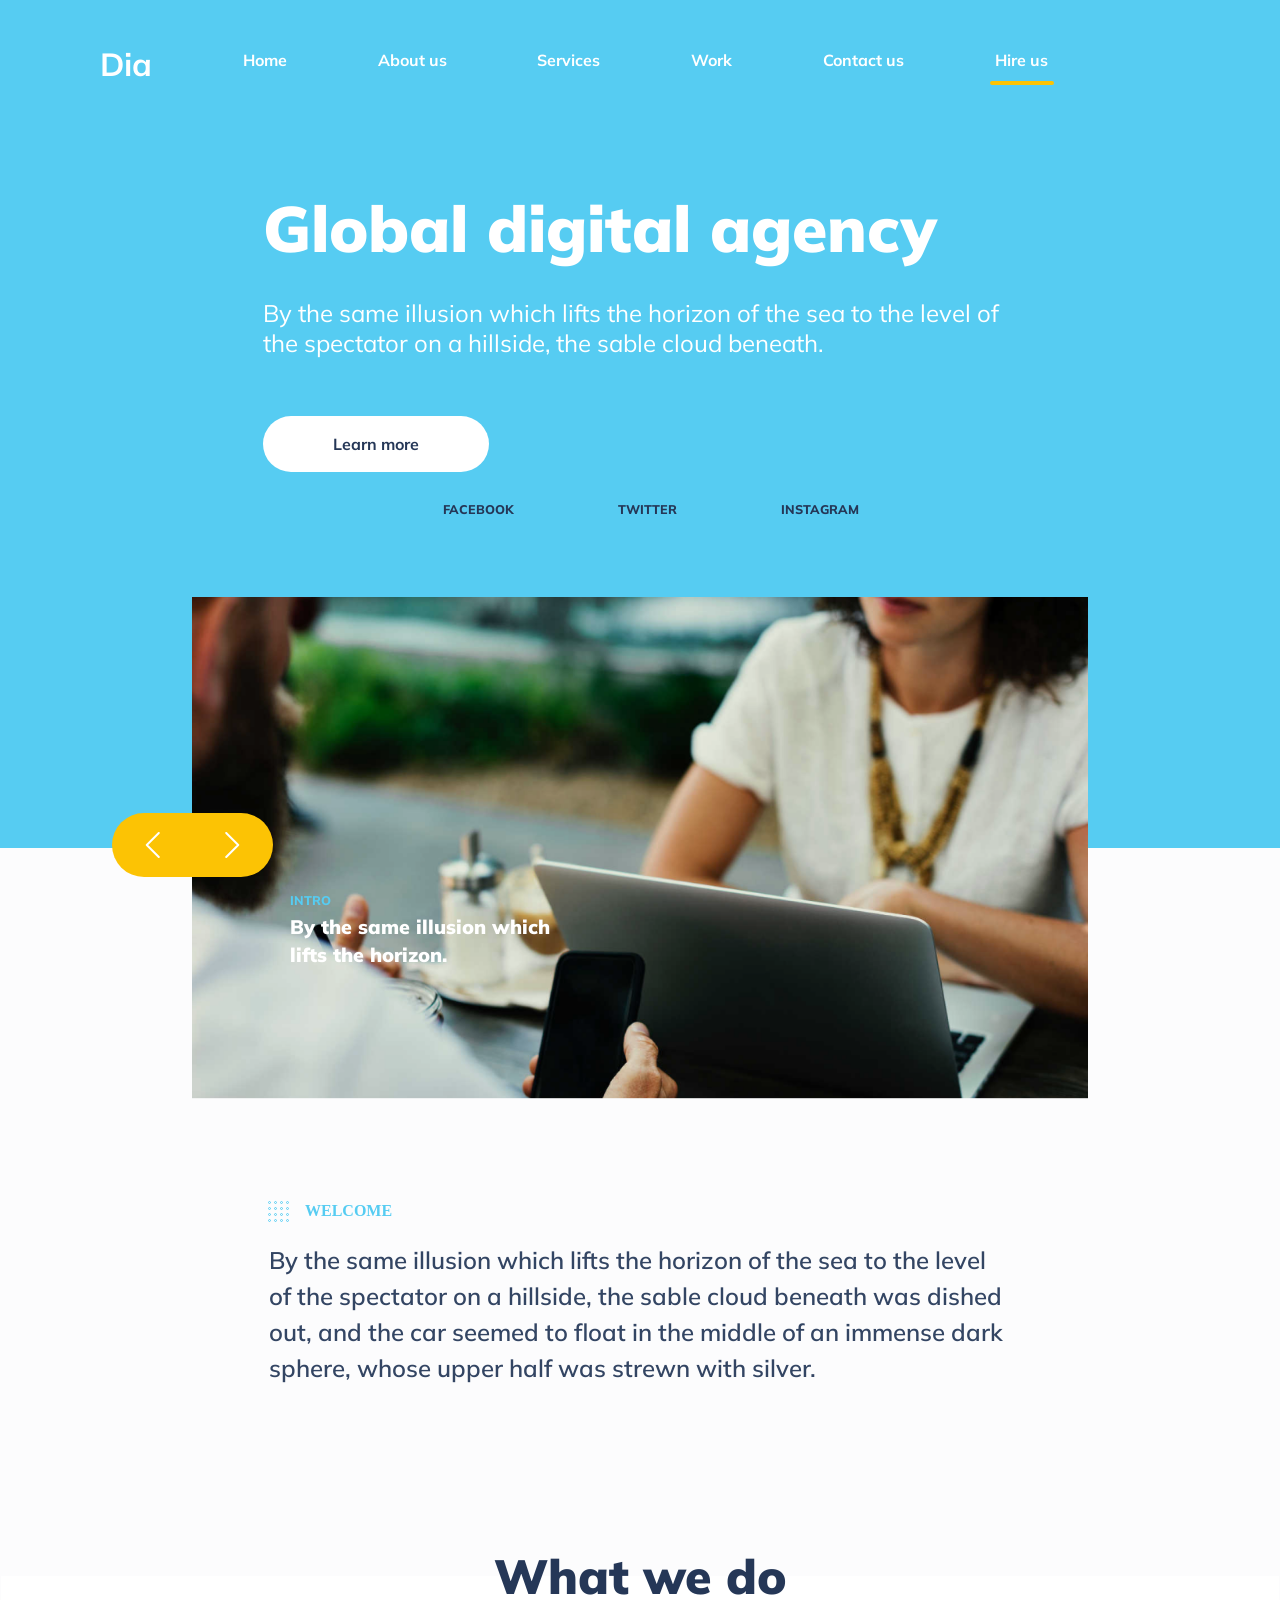
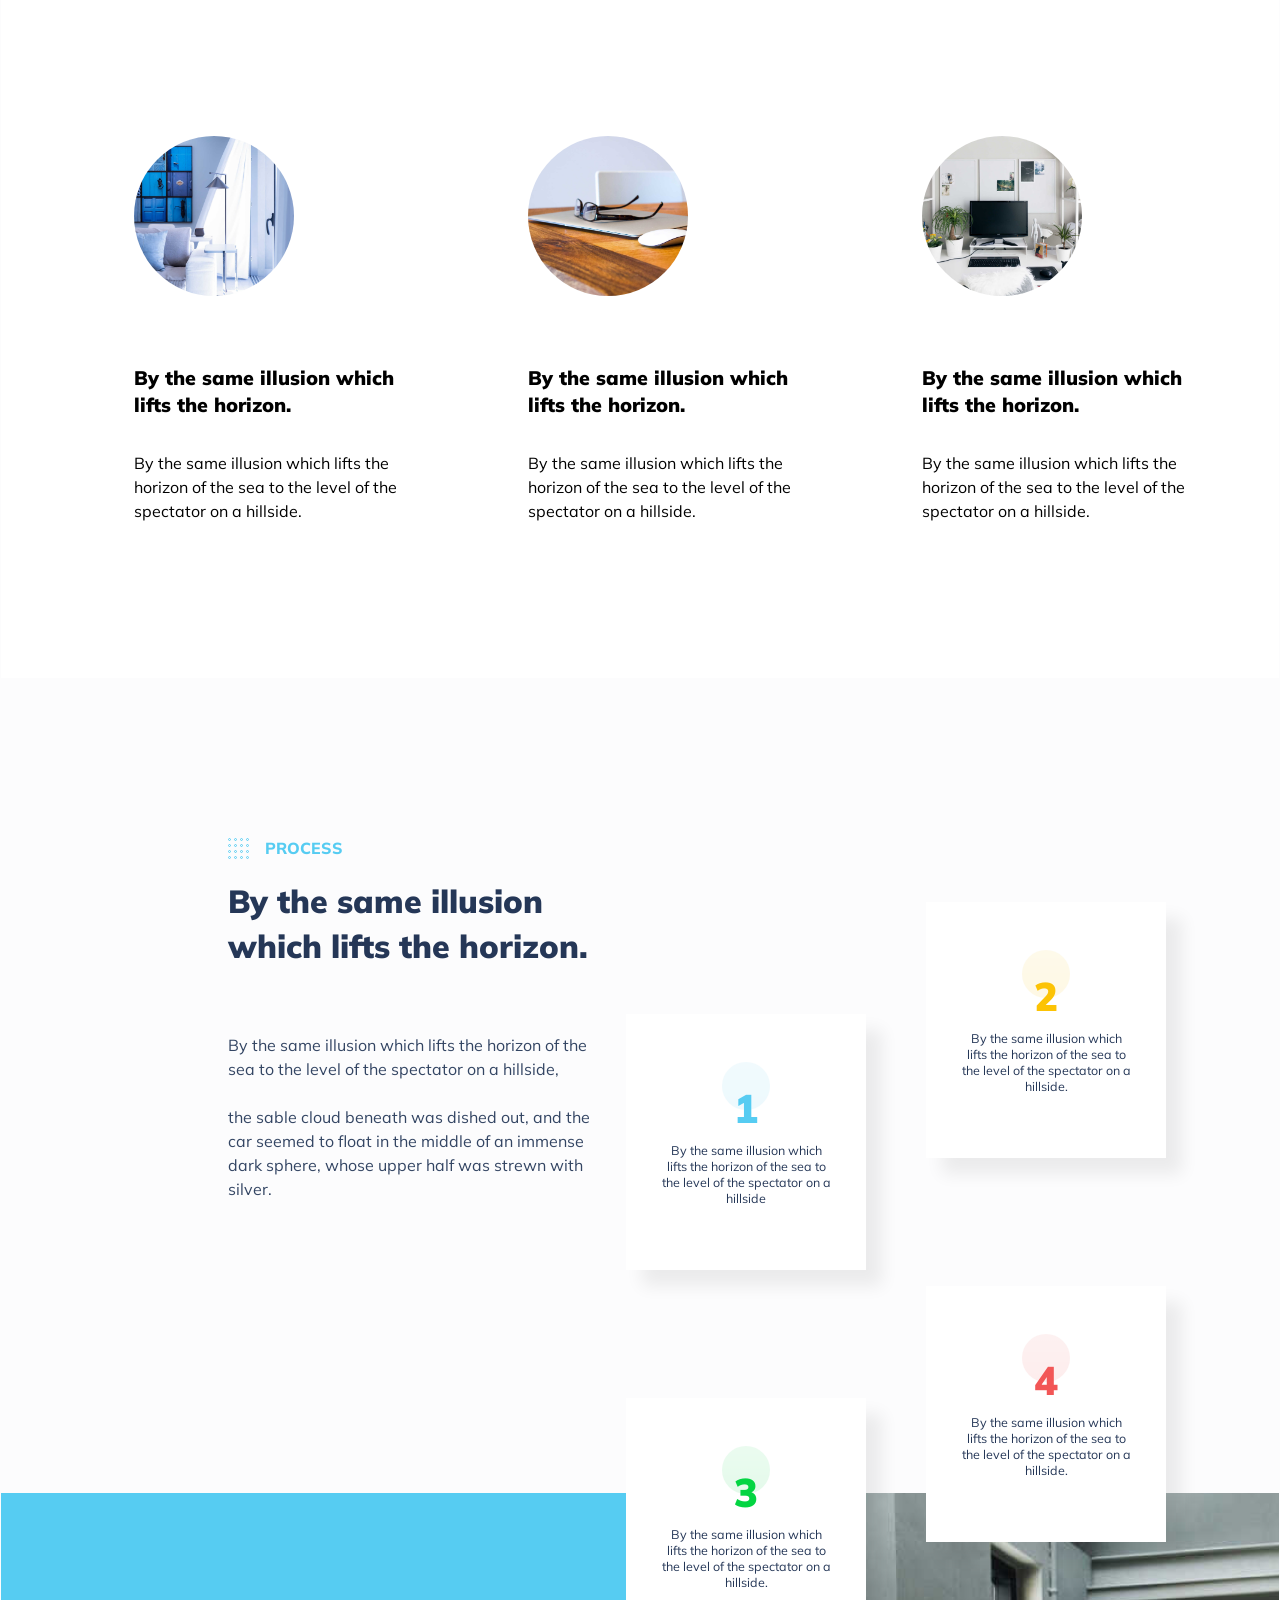
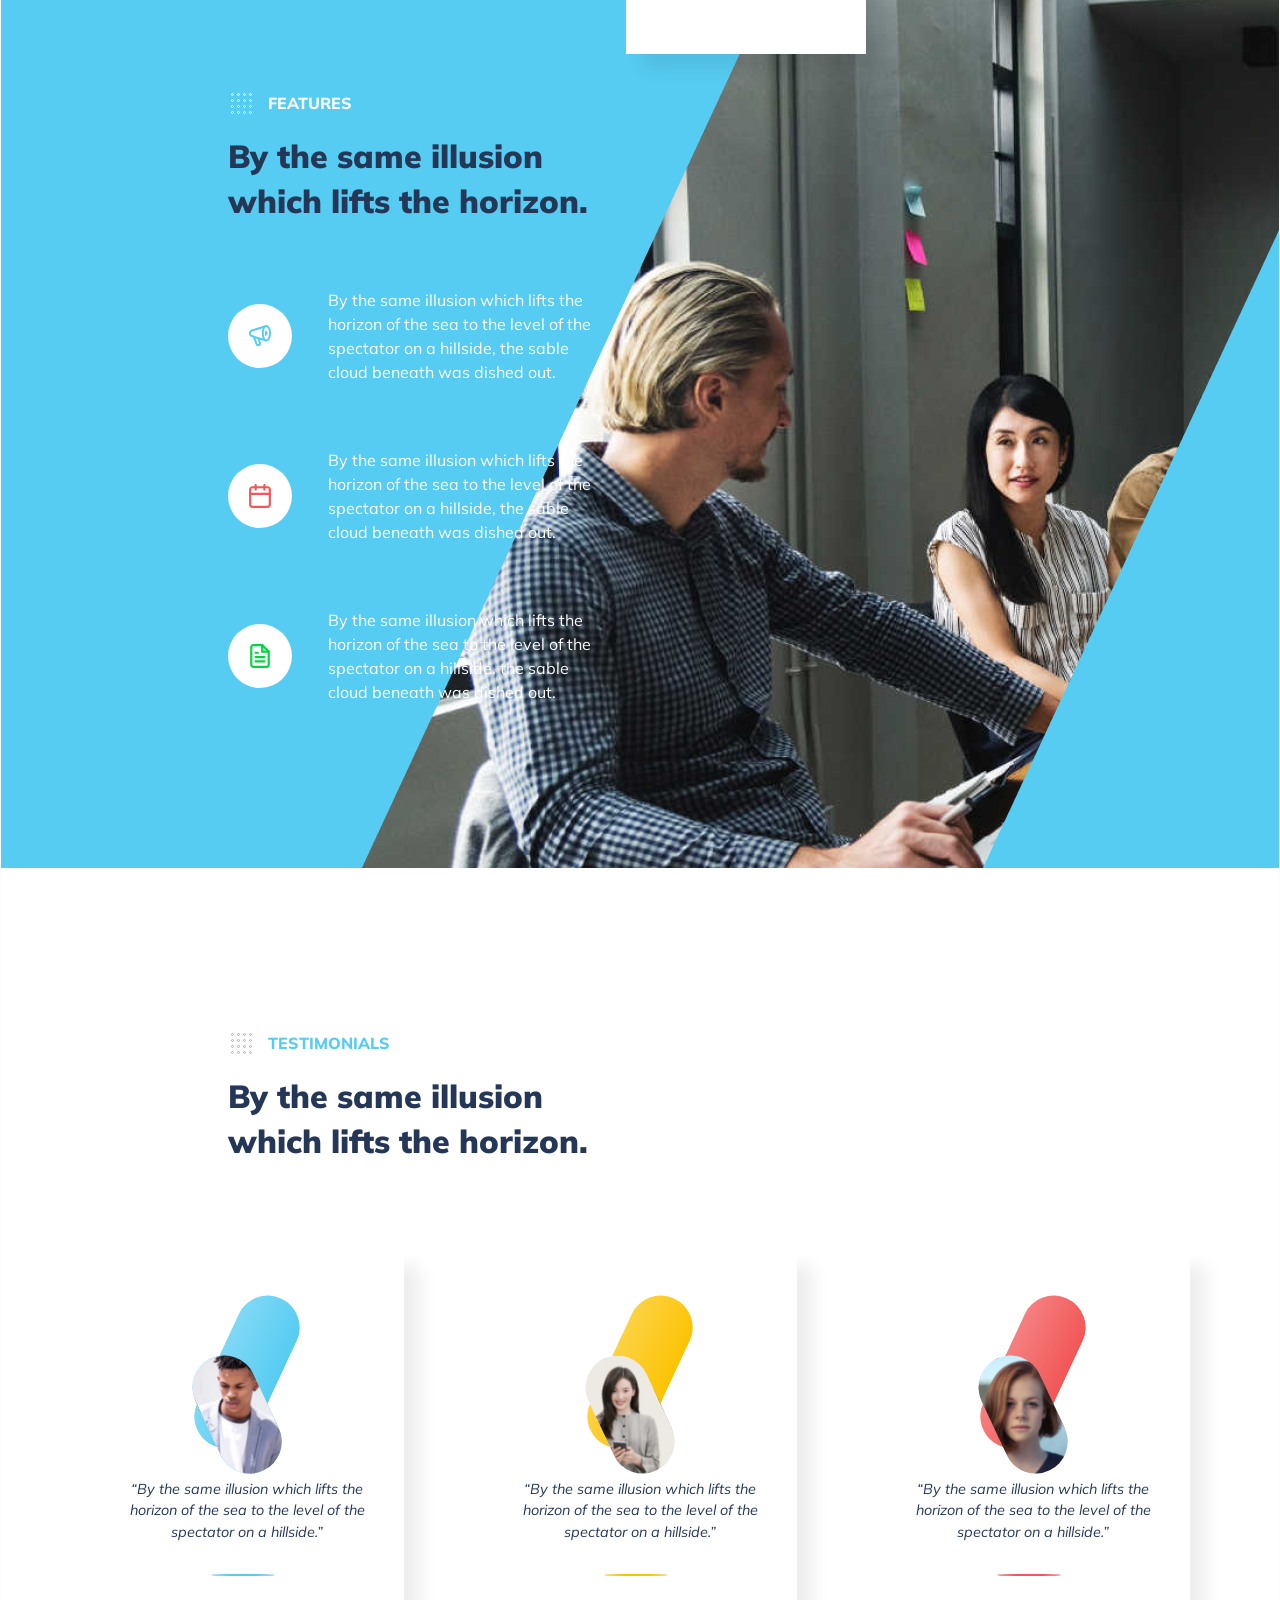
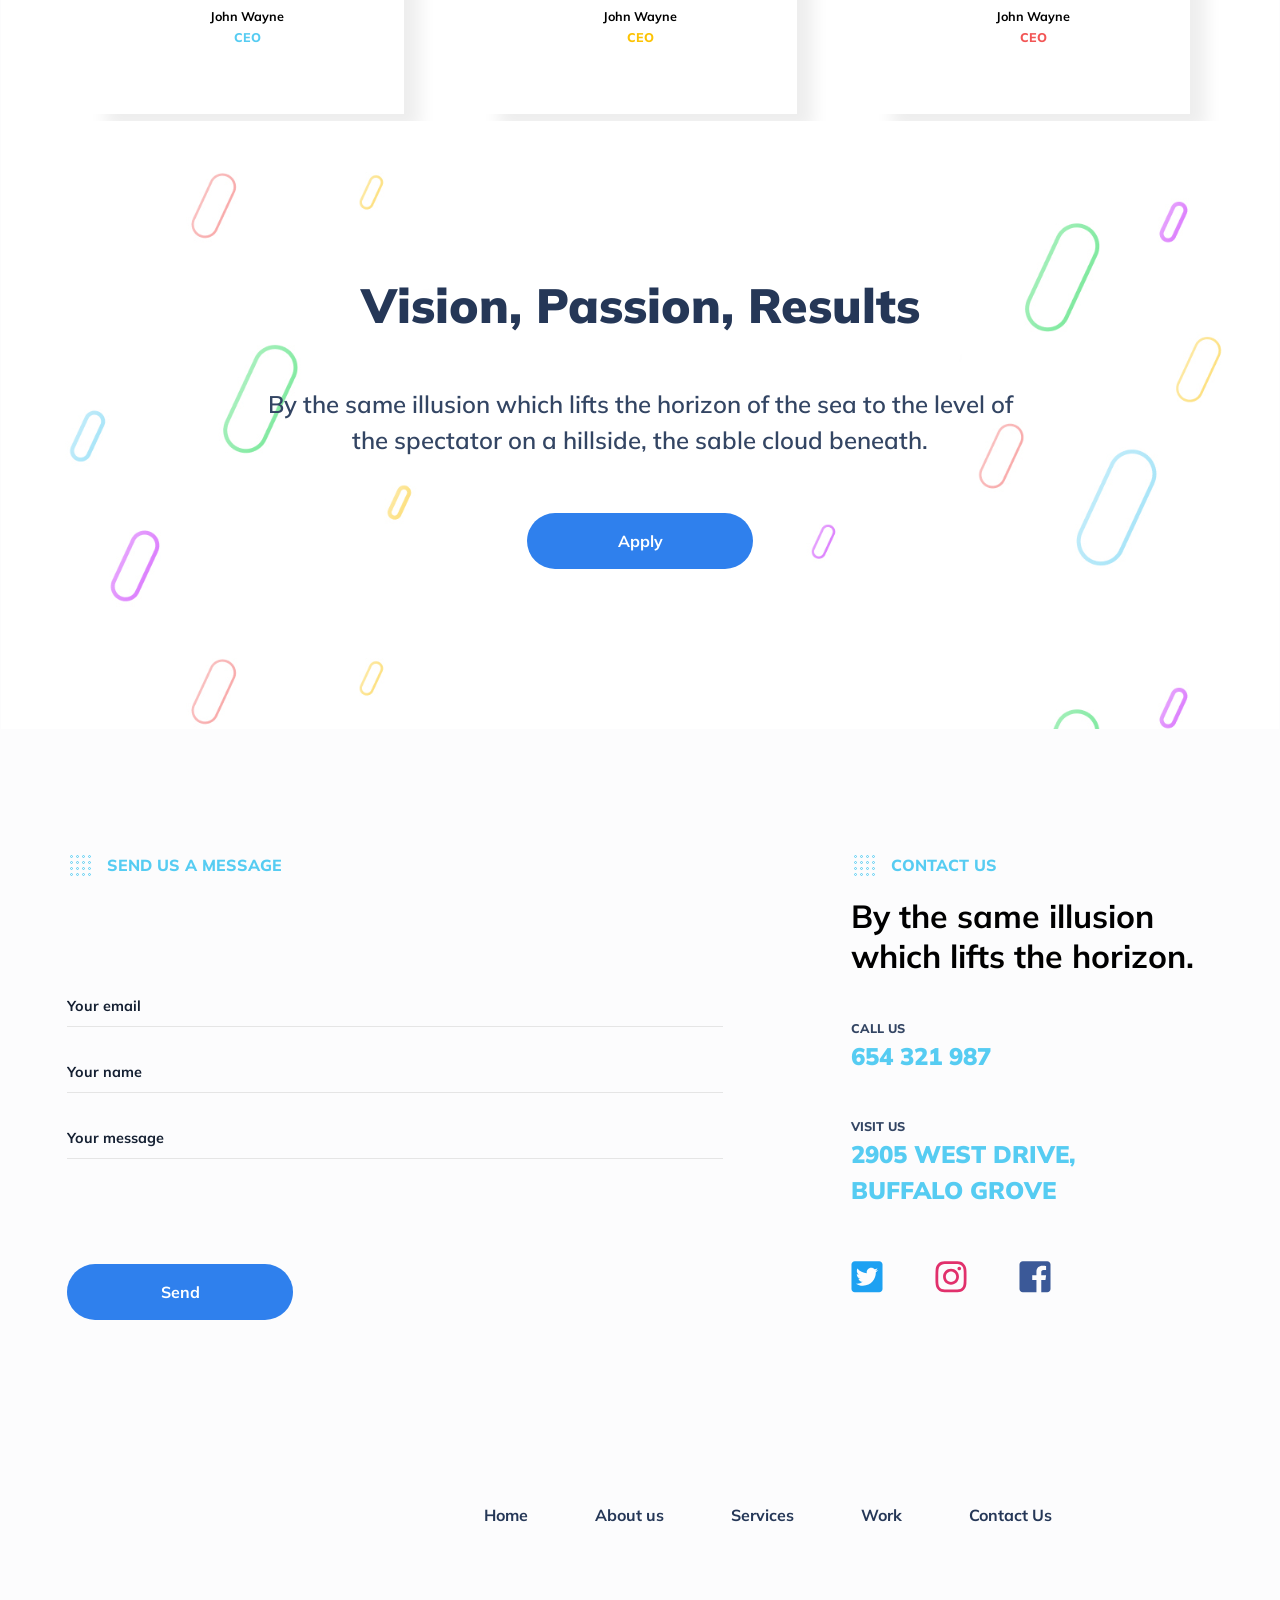
==== index.html @ 99182148 "'Fixes'" ====
<!DOCTYPE html>
<html lang="en">
<head>
  <meta charset="UTF-8">
  <title>Dia</title>
  <link rel="stylesheet" href="css/styles.css">
  <link href="https://fonts.googleapis.com/css?family=Muli:300,300i,400,400i,600,700,800,900&display=swap" rel="stylesheet">
</head>
<body>
<header class="header">
  <div class="header__block1"></div>
  <div class="header__block2"></div>
  <nav class="header__nav">
    <ul class="header__nav_list">
      <li class="header__nav_menu"><a href="#" class="header__nav__link">Dia</a></li>
      <li class="header__nav_menu"><a href="#" class="header__nav__link">Home</a></li>
      <li class="header__nav_menu"><a href="#" class="header__nav__link">About us</a></li>
      <li class="header__nav_menu"><a href="#" class="header__nav__link">Services</a></li>
      <li class="header__nav_menu"><a href="#" class="header__nav__link">Work</a></li>
      <li class="header__nav_menu"><a href="#" class="header__nav__link">Contact us</a></li>
      <li class="header__nav_menu"><a href="#" class="header__nav__link_active">Hire us</a></li>
    </ul>
  </nav>
  <div class="global__bigConteiner">
    <p class="global">Global digital agency</p>
    <p class="global__text">By the same illusion which lifts the horizon of the sea to the level of<br>
      the spectator on a hillside, the sable cloud beneath.</p>
    <button class="global__btn" type="submit">Learn more</button>
  </div>
  <div class="global__conteiner">
    <img src="im/title.png" class="global__conteiner__image">
    <p class="global__conteiner__text"><span class="global__conteiner__text__item">INtro</span><br> By the same illusion which<br> lifts the horizon.</p>
    <button type="submit" class="global__switch_2 global__switch"></button>
    <button type="submit" class="global__switch_1 global__switch"></button>
  </div>

  <div class="global__network">
    <label><a href="https://www.facebook.com" class="global__network_item">Facebook</a></label>
    <label><a href="https://twitter.com" class="global__network_item">Twitter</a></label>
    <label><a href="https://www.instagram.com" class="global__network_item">Instagram</a></label>
  </div>
</header>
<main class="main">
  <div class="intro">
    <p class="intro__welcome">Welcome</p>
    <p class="intro__text">By the same illusion which lifts the horizon of the sea to the level<br>
      of the spectator on a hillside, the sable cloud beneath was dished<br>
      out, and the car seemed to float in the middle of an immense dark<br>
      sphere, whose upper half was strewn with silver.</p>
  </div>
  <!--services-->
  <div class="services">
    <h1 class="services__heading">What we do </h1>
    <div class="services__cards">
      <div class="services__card">
        <img src="im/kitchen.jpg" class="services__card__room">
        <p class="services__card__upText">By the same illusion which<br> lifts the horizon.</p>
        <p class="services__card__lowText">By the same illusion which lifts the<br>
          horizon of the sea to the level of the<br>
          spectator on a hillside.</p>
      </div>
      <div class="services__card">
        <img src="im/glass.jpg" class="services__card__room">
        <p class="services__card__upText">By the same illusion which<br> lifts the horizon.</p>
        <p class="services__card__lowText">By the same illusion which lifts the<br>
          horizon of the sea to the level of the<br>
          spectator on a hillside.</p>
      </div>
      <div class="services__card">
        <img src="im/room.jpg" class="services__card__room">
        <p class="services__card__upText">By the same illusion which<br> lifts the horizon.</p>
        <p class="services__card__lowText">By the same illusion which lifts the<br>
          horizon of the sea to the level of the<br>
          spectator on a hillside.</p>
      </div>
    </div>
  </div>
  <!--steps-->
  <div class="steps">
    <div class="steps__conteiner">
      <p class="steps__welcome">Process</p>
      <h1 class="steps__heading">By the same illusion<br> which lifts the horizon.</h1>
      <div class="steps__text">
        <p>By the same illusion which lifts the horizon of the<br>
          sea to the level of the spectator on a hillside,<br><br>
          the sable cloud beneath was dished out, and the<br>
          car seemed to float in the middle of an immense<br>
          dark sphere, whose upper half was strewn with<br>
          silver.
        </p>
      </div>
    </div>
    <div class="conteiners-with-numbers conteiners-with-numbers__1">
      <div class="conteiners-with-numbers__circle_1 conteiners-with-numbers__circle"></div>
      <div class="conteiners-with-numbers__number_1 conteiners-with-numbers__number">1</div>
      <p class="conteiners-with-numbers__text"> By the same illusion which<br>
        lifts the horizon of the sea to<br>
        the level of the spectator on a<br>
        hillside</p>
    </div>
    <div class="conteiners-with-numbers conteiners-with-numbers__2">
      <div class="conteiners-with-numbers__circle_2 conteiners-with-numbers__circle"></div>
      <div class="conteiners-with-numbers__number_2 conteiners-with-numbers__number">2</div>
      <p class="conteiners-with-numbers__text">By the same illusion which<br>
        lifts the horizon of the sea to<br>
        the level of the spectator on a<br> hillside.</p>
    </div>
    <div class="conteiners-with-numbers conteiners-with-numbers__3">
      <div class="conteiners-with-numbers__circle_3 conteiners-with-numbers__circle"></div>
      <div class="conteiners-with-numbers__number_3 conteiners-with-numbers__number">3</div>
      <p class="conteiners-with-numbers__text">By the same illusion which<br>
        lifts the horizon of the sea to<br>
        the level of the spectator on a<br> hillside.</p>
    </div>
    <div class="conteiners-with-numbers conteiners-with-numbers__4">
      <div class="conteiners-with-numbers__circle_4 conteiners-with-numbers__circle"></div>
      <div class="conteiners-with-numbers__number_4 conteiners-with-numbers__number">4</div>
      <p class="conteiners-with-numbers__text">By the same illusion which<br>
        lifts the horizon of the sea to<br>
        the level of the spectator on a<br> hillside.</p>
    </div>
  </div>
  <!--clients-->
  <div class="clients">
    <div class="clients__conteiner">
      <p class="clients__welcome">Features</p>
      <h1 class="clients__heading">By the same illusion<br> which lifts the horizon.</h1>
      <div class="clients__text">
        <div  class="clients__img_1 clients__img"></div>
        <p class="clients__text_1">By the same illusion which lifts the<br>
          horizon of the sea to the level of the<br>
          spectator on a hillside, the sable<br>
          cloud beneath was dished out.</p>
      </div>
      <div class="clients__text">
        <div  class="clients__img_2 clients__img"></div>
        <p class="clients__text_2">By the same illusion which lifts the<br>
          horizon of the sea to the level of the<br>
          spectator on a hillside, the sable<br>
          cloud beneath was dished out.</p>
      </div>
      <div class="clients__text">
        <div class="clients__img_3 clients__img"></div>
        <p class="clients__text_3">By the same illusion which lifts the<br>
          horizon of the sea to the level of the<br>
          spectator on a hillside, the sable<br>
          cloud beneath was dished out.</p>
      </div>
    </div>
    <div>
      <div class="clients__photo">      </div>
    </div>
  </div>
  <!--Testimonials-->
  <div class="testimonials">
    <div>
      <div class="testimonials__welcome__conteiner">
        <p class="testimonials__welcome">Testimonials</p>
        <h1 class="testimonials__heading">By the same illusion<br> which lifts the horizon.</h1>
      </div>
      <div class="testimonials__text"></div>
      <div class="testimonials__cards">
        <div class="testimonials__card">
          <div class="testimonials__capsule testimonials__capsule_1"></div>
          <img src="im/testemonials1.svg" class="testimonials__photo testimonials__photo_1" alt="John Wayne">
          <p class="testimonials__text">“By the same illusion which lifts the<br>
                                        horizon of the sea to the level of the<br>
                                        spectator on a hillside.”</p>
          <div class="testimonials__line testimonials__line_1"></div>
          <p class="testimonials__name">John Wayne</p>
          <p class="testimonials__position testimonials__position_1">CEO</p>
        </div>
        <div class="testimonials__card">
          <div class="testimonials__capsule testimonials__capsule_2"></div>
          <img src="im/testemonials2.svg" class="testimonials__photo testimonials__photo_2" alt="John Wayne">
          <p class="testimonials__text">“By the same illusion which lifts the<br>
            horizon of the sea to the level of the<br>
            spectator on a hillside.”</p>
          <div class="testimonials__line testimonials__line_2"></div>
          <p class="testimonials__name">John Wayne</p>
          <p class="testimonials__position testimonials__position_2">CEO</p>
        </div>
        <div class="testimonials__card">
          <div class="testimonials__capsule testimonials__capsule_3"></div>
          <img src="im/testemonials3.svg" class="testimonials__photo testimonials__photo_3" alt="John Wayne">
          <p class="testimonials__text">“By the same illusion which lifts the<br>
            horizon of the sea to the level of the<br>
            spectator on a hillside.”</p>
          <div class="testimonials__line testimonials__line_3"></div>
          <p class="testimonials__name">John Wayne</p>
          <p class="testimonials__position testimonials__position_3">CEO</p>
        </div>
      </div>
    </div>
  </div>
  <!--CTA -->
  <div class="vision">
    <h1 class="vision__heading">Vision, Passion, Results</h1>
    <p class="vision__text">By the same illusion which lifts the horizon of the sea to the level of<br>
      the spectator on a hillside, the sable cloud beneath.</p>
    <button class="vision__button" type="submit">Apply</button>
  </div>
</main>
<footer class="footer">
  <div class="footer__conteiner">
    <div class="footer__left">
      <form action="GET" class="footer__form">
        <p class="footer__form_welcome">Send us a message</p>
        <label class="footer__form_label"><input class="footer__form_input" type="email" placeholder="Your email"> </input</label>
        <label class="footer__form_label"><input class="footer__form_input" type="text" placeholder="Your name"> </input</label>
        <label class="footer__form_label"><input class="footer__form_input" type="text" placeholder="Your message"> </input</label>
        <button class="footer__form_button" type="submit">Send</button>
      </form>
    </div>
    <div class="footer__right">
      <p class="footer__right_welcome">Contact us</p>
      <h1 class="footer__right_heading">By the same illusion<br>
        which lifts the horizon.</h1>
      <p class="footer__right_sText">Call us</p>
      <a href="tel:654 321 987" class="footer__right_phone">654 321 987</a>
      <p class="footer__right_sText">Visit us </p>
      <p class="footer__right_address">2905 West Drive,<br>
        Buffalo Grove</p>
      <a href="https://twitter.com"><img src="im/twitter.svg" class="footer__right_icons"></a>
      <a href="https://www.instagram.com"><img src="im/insta.svg" class="footer__right_icons"></a>
      <a href="https://www.facebook.com"><img src="im/face.svg" class="footer__right_icons"></a>
    </div>
  </div>
  <nav class="footer__nav">
    <ul>
      <li><a href="#" class="footer__nav_elements">Home</a></li>
      <li><a href="#" class="footer__nav_elements">About us</a></li>
      <li><a href="#" class="footer__nav_elements">Services</a></li>
      <li><a href="#" class="footer__nav_elements">Work</a></li>
      <li><a href="#" class="footer__nav_elements">Contact Us</a></li>
    </ul>
  </nav>
</footer>
</body>
</html>
---- css/styles.css ----
@font-face {
  font-family: "Muli", sans-serif;
  font-size: 16px; }
body, ul, li, a, p, button, h1, input {
  margin: 0;
  padding: 0;
  text-decoration: none;
  list-style: none;
  display: inline;
  border: none; }

a {
  color: white; }

.header {
  display: flex;
  flex-direction: row;
  position: relative;
  font-family: "Muli", sans-serif;
  max-width: 1600px;
  min-height: 1170px;
  box-sizing: border-box;
  background-color: #fcfcfd;
  z-index: 1; }
  .header__block1 {
    width: 1029px;
    height: 848px;
    background-color: #56CCF2;
    position: relative;
    margin: 0;
    z-index: 1;
    display: inline-block;
    transition: 1s; }
  .header__block2 {
    height: 600px;
    width: 1107px;
    transform: rotate(-65.1deg);
    background-color: #56CCF2;
    position: absolute;
    margin-left: 540px;
    z-index: 1; }
  .header__nav {
    height: 36px;
    z-index: 2;
    box-sizing: border-box;
    font-weight: Bold;
    max-width: 948px;
    top: 48px;
    position: absolute;
    display: flex;
    flex-direction: column;
    justify-content: center;
    margin-left: 227px; }
    .header__nav__link {
      color: white;
      text-decoration: none; }
      .header__nav__link_active::after {
        content: "";
        border-radius: 32px;
        background-color: #FCC304;
        height: 4px;
        position: absolute;
        bottom: 0;
        left: -5px;
        right: 0;
        width: 64px;
        color: #FFFFFF; }
    .header__nav_list {
      margin: 0;
      list-style: none;
      display: flex;
      padding: 0;
      justify-content: space-between; }
    .header__nav_menu {
      color: #FFFFFF;
      margin: 0 31px;
      z-index: 3;
      white-space: nowrap;
      line-height: 1.5;
      display: inline-block; }
      .header__nav_menu:nth-child(1) {
        margin: 0 80px 0 0;
        font-weight: Bold;
        font-size: 32px;
        line-height: 1; }
      .header__nav_menu:last-child {
        margin-left: 135px;
        position: relative; }

.global {
  font-weight: 900;
  font-size: 64px;
  line-height: 1.5;
  max-width: 754px;
  position: absolute;
  top: 160px;
  left: 325px;
  z-index: 3;
  color: #FFFFFF;
  padding: 0;
  text-align: left;
  box-sizing: border-box; }
  .global__conteiner {
    position: absolute;
    max-width: 1146px;
    top: 528px;
    left: 15%;
    text-align: left;
    height: auto;
    transition: 1s; }
    .global__conteiner__image {
      z-index: 3;
      position: relative;
      width: 1140px;
      height: 640px;
      object-fit: contain; }
    .global__conteiner__text {
      font-weight: 900;
      font-size: 19.6px;
      line-height: 1.4;
      color: #FFFFFF;
      position: absolute;
      z-index: 4;
      text-align: left;
      bottom: 86px;
      left: 98px;
      margin-top: 4px; }
      .global__conteiner__text__item {
        color: #56CCF2;
        font-weight: 800;
        font-size: 12.6px;
        line-height: 2;
        text-align: left;
        text-transform: uppercase; }
  .global__text {
    z-index: 3;
    width: 754px;
    position: absolute;
    font-size: 24px;
    font-family: inherit;
    color: #FFFFFF;
    top: 280px;
    left: 325px;
    text-align: left;
    box-sizing: border-box; }
  .global__btn {
    width: 226px;
    height: 56px;
    background-color: #FFFFFF;
    border-radius: 64px;
    color: #253757;
    font-weight: bold;
    font-family: inherit;
    z-index: 3;
    position: absolute;
    top: 392px;
    left: 325px;
    font-size: 16px;
    cursor: pointer; }
  .global__switch {
    z-index: 6;
    position: absolute;
    width: 81px;
    height: 64px;
    background-color: #FCC304;
    border-radius: 0 50px 50px 0;
    background-image: url("../im/line.svg");
    background-repeat: no-repeat;
    background-position: center;
    cursor: pointer;
    left: 0;
    top: 287px; }
    .global__switch_2 {
      transform: rotate(180deg);
      left: -80px; }
  .global__network {
    font-weight: 800;
    font-size: 12.6px;
    line-height: 1.5;
    position: relative;
    width: 416px;
    box-sizing: border-box;
    display: flex;
    justify-content: space-between;
    transform: rotate(90deg);
    z-index: 5;
    text-transform: uppercase;
    align-items: center;
    top: 280px;
    left: 200px;
    transition: 1s; }
    .global__network_item {
      color: #253757; }

@media screen and (max-width: 1500px) {
  .header {
    text-align: center; }
    .header__block2 {
      display: none; }
    .header__block1 {
      width: 100%;
      position: absolute;
      z-index: 0; }
    .header__nav {
      width: calc(100% - 200px);
      justify-content: space-evenly;
      margin-left: 100px; }
      .header__nav_menu {
        margin: 0;
        padding-bottom: 5px; }
        .header__nav_menu:nth-child(1) {
          margin: 0; }
        .header__nav_menu:last-child {
          margin: 0; }

  .global {
    position: relative;
    display: block;
    margin: 0 0 0 0;
    left: 0;
    right: 0;
    top: 0;
    width: 742px; }
    .global__bigConteiner {
      position: relative;
      margin-top: 160px;
      max-width: 80%;
      box-sizing: content-box;
      padding: 20px;
      margin-left: calc(50% - 794px/2);
      text-align: left;
      height: 300px; }
    .global__text {
      position: relative;
      display: block;
      left: 0;
      top: 0;
      margin-top: 22px; }
    .global__btn {
      left: 0;
      right: 0;
      top: 58px;
      position: relative; }
    .global__conteiner {
      width: 70%;
      left: 0;
      right: 0;
      margin: 0 auto;
      height: 640px; }
      .global__conteiner__text {
        bottom: 200px; }
      .global__conteiner__image {
        z-index: 3;
        position: relative;
        width: 100%;
        height: 640px;
        object-fit: contain; }
    .global__switch {
      position: absolute;
      right: 50px;
      bottom: 0;
      top: 285px;
      left: 0; }
      .global__switch_2 {
        left: -80px; }
    .global__network {
      position: absolute;
      transform: rotate(0);
      display: flex;
      width: 416px;
      z-index: 1;
      justify-content: space-between;
      margin-left: calc(50% - 794px/2);
      top: 500px; } }
@media screen and (max-width: 900px) {
  .header__block1 {
    height: 1600px; }
  .header__nav {
    top: 120px; }
    .header__nav_list {
      flex-direction: column;
      align-items: center; }
    .header__nav_menu {
      margin-top: 10px; }

  .global {
    width: 100%;
    font-size: 45px; }
    .global__bigConteiner {
      position: relative;
      margin-top: 260px;
      margin-left: 10px;
      text-align: center; }
    .global__text {
      margin-top: 22px;
      width: 100%;
      font-size: 18px; }
    .global__conteiner {
      top: 600px;
      margin: 0 auto;
      height: 640px; }
      .global__conteiner__text {
        bottom: 160px; }
    .global__switch {
      position: absolute;
      right: 0;
      bottom: 0;
      margin-left: 150px;
      top: 110px; }
      .global__switch_2 {
        left: -80px; }
    .global__network {
      display: flex;
      flex-direction: row;
      width: 300px;
      left: 170px;
      top: 650px;
      box-sizing: border-box;
      padding: 20px; }
      .global__network_item {
        margin-top: 20px; } }
.main {
  max-width: 1600px;
  font-family: inherit;
  background-color: #fcfcfd;
  position: relative;
  z-index: 1;
  padding: 1px;
  min-height: 4400px; }

.intro {
  max-width: 742px;
  margin: 0 auto 160px;
  background-color: #fcfcfd;
  box-sizing: content-box;
  padding: 30px; }
  .intro__welcome {
    font-weight: 800;
    font-size: 16px;
    line-height: 1.5;
    display: block;
    color: #56CCF2;
    text-transform: uppercase;
    margin-left: 36px;
    margin-bottom: 19px; }
    .intro__welcome::before {
      content: "";
      background-image: url("../im/Vector.svg");
      height: 21px;
      width: 21px;
      color: #56CCF2;
      display: block;
      margin-left: -37px;
      margin-bottom: -23px; }
  .intro__text {
    font-weight: 600;
    font-size: 24px;
    line-height: 1.5;
    color: #334563;
    font-family: "Muli", sans-serif; }

.services {
  max-width: 1600px;
  font-family: "Muli", sans-serif;
  height: auto;
  text-align: center;
  position: relative;
  background-color: #FFFFFF;
  z-index: 0; }
  .services__heading {
    color: #253757;
    width: 100%;
    text-align: center;
    font-weight: 900;
    font-size: 48px;
    line-height: 1;
    margin: -24px auto 0;
    display: block;
    position: absolute; }
  .services__card {
    width: 264px;
    height: 382px;
    box-sizing: border-box;
    margin: 160px 20px;
    transition: 1s; }
    .services__card__room {
      border-radius: 50%;
      object-fit: cover;
      width: 160px;
      height: 160px; }
    .services__card__upText {
      font-weight: 900;
      font-size: 19.6px;
      line-height: 1.4;
      display: block;
      margin: 64px 0 32px; }
    .services__card__lowText {
      font-weight: normal;
      font-size: 16px;
      line-height: 1.5;
      display: block; }
  .services__cards {
    display: grid;
    grid-template-columns: repeat(3, 264px);
    grid-gap: 130px;
    justify-content: center;
    text-align: left;
    transition: 1s; }

@media screen and (max-width: 1110px) {
  .services__heading {
    font-size: 42px; }
  .services__cards {
    display: grid;
    grid-template-columns: repeat(2, 264px);
    justify-content: center; }
  .services__card {
    margin: 0 30px; }
    .services__card:first-child, .services__card:nth-child(2) {
      margin-top: 70px; } }
@media screen and (max-width: 710px) {
  .services__heading {
    font-size: 36px; }
  .services__cards {
    display: grid;
    grid-template-columns: 264px;
    justify-content: center; }
  .services__card {
    margin: 0 30px; }
    .services__card:nth-child(2) {
      margin-top: 30px; } }
.conteiners-with-numbers {
  width: 240px;
  height: 256px;
  background-color: #FFFFFF;
  padding-top: 48px;
  box-sizing: border-box;
  position: absolute;
  display: block;
  z-index: 2;
  transition: 1s; }
  .conteiners-with-numbers__1 {
    left: 776px;
    top: 176px;
    box-shadow: 16px 16px 16px rgba(0, 0, 0, 0.07); }
    .conteiners-with-numbers__1:hover {
      transform: scale(1.3);
      background-color: #56CCF2; }
  .conteiners-with-numbers__2 {
    left: 1074px;
    top: 64px;
    box-shadow: 16px 16px 16px rgba(0, 0, 0, 0.07); }
    .conteiners-with-numbers__2:hover {
      transform: scale(1.3);
      background-color: #FCC304; }
  .conteiners-with-numbers__3 {
    top: 560px;
    left: 776px;
    box-shadow: 16px 16px 16px rgba(0, 0, 0, 0.07); }
    .conteiners-with-numbers__3:hover {
      transform: scale(1.3);
      background-color: #03D542; }
  .conteiners-with-numbers__4 {
    left: 1074px;
    top: 448px;
    box-shadow: 16px 16px 16px rgba(0, 0, 0, 0.07); }
    .conteiners-with-numbers__4:hover {
      transform: scale(1.3);
      background-color: #F25656; }
  .conteiners-with-numbers__circle {
    width: 48px;
    height: 48px;
    border-radius: 50%;
    position: relative;
    display: block;
    z-index: 2;
    opacity: 0.1;
    margin: 0 auto;
    background: linear-gradient(180deg, rgba(255, 255, 255, 0.25) 0%, rgba(255, 255, 255, 0) 100%); }
    .conteiners-with-numbers__circle_1 {
      background-color: #56CCF2; }
    .conteiners-with-numbers__circle_2 {
      background-color: #FCC304; }
    .conteiners-with-numbers__circle_3 {
      background-color: #03D542; }
    .conteiners-with-numbers__circle_4 {
      background-color: #F25656; }
  .conteiners-with-numbers__number {
    text-transform: uppercase;
    font-weight: 900;
    font-size: 40px;
    line-height: 1.5;
    position: relative;
    margin: -32px 108px 0;
    background: linear-gradient(180deg, rgba(255, 255, 255, 0.25) 0%, rgba(255, 255, 255, 0) 100%); }
    .conteiners-with-numbers__number_1 {
      color: #56CCF2; }
    .conteiners-with-numbers__number_2 {
      color: #FCC304; }
    .conteiners-with-numbers__number_3 {
      color: #03D542; }
    .conteiners-with-numbers__number_4 {
      color: #F25656; }
  .conteiners-with-numbers__text {
    color: #253757;
    text-align: center;
    margin: 4px auto;
    display: block;
    font-weight: normal;
    font-size: 12.5px; }

@media screen and (max-width: 1450px) {
  .conteiners-with-numbers {
    display: inline-block;
    z-index: 4; }
    .conteiners-with-numbers__1 {
      left: 625px; }
    .conteiners-with-numbers__2 {
      left: 925px; }
    .conteiners-with-numbers__3 {
      left: 625px; }
    .conteiners-with-numbers__4 {
      left: 925px; } }
@media screen and (max-width: 1100px) {
  .conteiners-with-numbers__2 {
    left: 300px;
    top: 400px; }
  .conteiners-with-numbers__4 {
    left: 300px;
    top: 750px; } }
@media screen and (max-width: 900px) {
  .conteiners-with-numbers {
    position: relative;
    text-align: center; }
    .conteiners-with-numbers__1, .conteiners-with-numbers__2, .conteiners-with-numbers__3, .conteiners-with-numbers__4 {
      left: 0;
      top: 0;
      margin: 20px; } }
.clients {
  background-color: #56CCF2;
  font-family: "Muli", sans-serif;
  max-width: 1600px;
  height: 775px;
  position: relative;
  top: -245px;
  padding-top: 200px; }
  .clients__conteiner {
    position: relative;
    z-index: 3;
    margin-left: 227px; }
  .clients__welcome {
    font-weight: 800;
    font-size: 16px;
    line-height: 1.5;
    display: block;
    color: #FFFFFF;
    text-transform: uppercase;
    top: 200px;
    margin: 0 0 19px 40px; }
    .clients__welcome::before {
      content: "";
      background-image: url("../im/Vector1.svg");
      height: 21px;
      width: 21px;
      color: #FFFFFF;
      display: block;
      margin-left: -37px;
      margin-bottom: -23px; }
  .clients__heading {
    color: #253757;
    width: 100%;
    font-weight: 900;
    font-size: 32px;
    line-height: 1.4;
    display: block; }
  .clients__text {
    font-family: "Muli", sans-serif;
    color: #FFFFFF;
    margin-top: 64px;
    font-weight: normal;
    font-size: 16px;
    line-height: 1.5;
    position: relative; }
    .clients__text:last-child {
      margin-bottom: 160px; }
    .clients__text_1, .clients__text_2, .clients__text_3 {
      display: inline-block;
      position: relative;
      margin-left: 32px; }
  .clients__img {
    width: 64px;
    height: 64px;
    border-radius: 50%;
    background-color: #FFFFFF;
    background-repeat: no-repeat;
    background-position: center;
    background-size: 24px 24px;
    display: inline-block;
    position: relative;
    bottom: 10px; }
    .clients__img_1 {
      background-image: url("../im/client-img1.svg"); }
    .clients__img_2 {
      background-image: url("../im/client-img2.svg"); }
    .clients__img_3 {
      background-image: url("../im/client-img3.svg"); }
  .clients__photo {
    width: 1100px;
    height: 975px;
    position: absolute;
    bottom: 0;
    right: -52px;
    background-image: url("../im/clients.png"); }

@media screen and (max-width: 900px) {
  .clients__conteiner {
    padding: 20px;
    margin: 0 auto;
    max-width: 404px; } }
.testimonials {
  font-family: "Muli", sans-serif;
  max-width: 1600px;
  min-height: 688px;
  position: relative;
  background-color: #FFFFFF;
  top: -245px;
  padding-top: 165px; }
  .testimonials__welcome {
    font-weight: 800;
    font-size: 16px;
    line-height: 1.5;
    display: block;
    color: #56CCF2;
    text-transform: uppercase;
    margin: 0 0 19px 40px; }
    .testimonials__welcome::before {
      content: "";
      background-image: url("../im/Vector.svg");
      height: 21px;
      width: 21px;
      color: #56CCF2;
      display: block;
      margin-left: -37px;
      margin-bottom: -23px; }
    .testimonials__welcome__conteiner {
      max-width: 362px;
      margin-left: 227px;
      transition: 1s; }
  .testimonials__heading {
    color: #253757;
    width: 100%;
    font-weight: 900;
    font-size: 32px;
    line-height: 1.4;
    display: block; }
  .testimonials__cards {
    display: flex;
    flex-direction: row;
    justify-content: space-between;
    max-width: 1100px;
    margin: 86px auto; }
  .testimonials__card {
    width: 314px;
    height: 464px;
    background: #FFFFFF;
    box-shadow: 16px 16px 16px rgba(0, 0, 0, 0.07);
    padding-top: 90px;
    box-sizing: border-box;
    text-align: center;
    position: relative;
    transition: 1s; }
    .testimonials__card:hover {
      background-color: pink;
      cursor: pointer;
      transform: translateY(-50px); }
  .testimonials__capsule {
    width: 162px;
    height: 64px;
    border-radius: 500px;
    transform: rotate(-65deg);
    position: relative;
    left: 76px;
    background: linear-gradient(180deg, rgba(255, 255, 255, 0.25) 0%, rgba(255, 255, 255, 0) 100%); }
    .testimonials__capsule_1 {
      background-color: #56CCF2; }
    .testimonials__capsule_2 {
      background-color: #FCC304; }
    .testimonials__capsule_3 {
      background-color: #F25656; }
  .testimonials__photo {
    position: absolute;
    width: 90px;
    height: 139px;
    left: 102px;
    bottom: 230px; }
  .testimonials__text {
    font-style: italic;
    font-weight: normal;
    font-size: 14.4px;
    line-height: 150%;
    color: #253757;
    display: block;
    margin-top: 75px;
    text-align: center; }
  .testimonials__line {
    width: 64px;
    height: 2px;
    border-radius: 50%;
    display: block;
    position: relative;
    z-index: 2;
    margin: 31px 121px; }
    .testimonials__line_1 {
      background-color: #56CCF2; }
    .testimonials__line_2 {
      background-color: #FCC304; }
    .testimonials__line_3 {
      background-color: #F25656; }
  .testimonials__name {
    display: block;
    font-weight: bold;
    font-size: 12.6px;
    line-height: 1.5; }
  .testimonials__position {
    font-weight: 800;
    font-size: 12.6px;
    line-height: 1.5; }
    .testimonials__position_1 {
      color: #56CCF2; }
    .testimonials__position_2 {
      color: #FCC304; }
    .testimonials__position_3 {
      color: #F25656; }

@media screen and (max-width: 1100px) {
  .testimonials__cards {
    flex-wrap: wrap;
    align-items: center;
    justify-content: center; }
  .testimonials__card {
    margin: 20px; }
    .testimonials__card:hover {
      transform: translateY(0); } }
@media screen and (max-width: 900px) {
  .testimonials__welcome__conteiner {
    margin: 0 auto; }
  .testimonials__heading {
    font-size: 28px; } }
.vision {
  max-width: 1600px;
  height: 608px;
  font-family: "Muli", sans-serif;
  display: flex;
  flex-direction: column;
  justify-content: center;
  align-items: center;
  position: relative;
  top: -245px;
  background-image: url("../im/background.jpg");
  background-size: contain;
  object-fit: cover;
  background-color: #fcfcfd; }
  .vision__heading {
    font-weight: 900;
    font-size: 48px;
    line-height: 1;
    text-align: center;
    color: #253757;
    display: block; }
  .vision__text {
    font-weight: 600;
    font-size: 24px;
    line-height: 1.5;
    text-align: center;
    color: #334563;
    display: block;
    margin: 57px 0 55px; }
  .vision__button {
    width: 226px;
    height: 56px;
    background-color: #2F80ED;
    border-radius: 64px;
    color: #FFFFFF;
    font-weight: bold;
    line-height: 1.5;
    text-align: center;
    font-size: 16px;
    display: block;
    font-family: inherit;
    cursor: pointer; }

@media screen and (max-width: 900px) {
  .vision__heading {
    font-size: 38px;
    padding: 20px; }
  .vision__text {
    padding: 20px; } }
.footer {
  font-family: "Muli", sans-serif;
  background-color: #fcfcfd;
  max-width: 1600px;
  min-height: 668px; }
  .footer__conteiner {
    max-width: 1600px;
    display: flex;
    justify-content: center;
    position: relative;
    bottom: 120px; }
  .footer__form {
    position: relative;
    width: 656px;
    height: 508px;
    z-index: 2;
    margin-right: 64px; }
    .footer__form_welcome {
      font-weight: 800;
      font-size: 16px;
      line-height: 1.5;
      display: block;
      color: #56CCF2;
      text-transform: uppercase;
      margin: 0 0 108px 40px; }
      .footer__form_welcome::before {
        content: "";
        background-image: url("../im/Vector.svg");
        height: 21px;
        width: 21px;
        color: #56CCF2;
        display: block;
        margin-left: -37px;
        margin-bottom: -23px; }
    .footer__form_input {
      display: block;
      border-bottom: 1px solid #E5E5E5;
      width: 100%;
      height: 41px;
      margin: 24px auto;
      font-family: inherit;
      background-color: #fcfcfd; }
      .footer__form_input::placeholder {
        font-weight: bold;
        font-size: 14.4px;
        line-height: 1.5;
        color: #152032; }
    .footer__form_button {
      width: 226px;
      height: 56px;
      background-color: #2F80ED;
      border-radius: 64px;
      color: #FFFFFF;
      font-weight: bold;
      line-height: 1.5;
      text-align: center;
      font-size: 16px;
      display: block;
      font-family: inherit;
      cursor: pointer;
      margin-top: 105px; }
  .footer__right {
    width: 362px;
    height: 451px;
    box-sizing: border-box;
    z-index: 2;
    font-family: inherit;
    margin-left: 64px; }
    .footer__right_welcome {
      font-weight: 800;
      font-size: 16px;
      line-height: 1.5;
      display: block;
      color: #56CCF2;
      text-transform: uppercase;
      margin: 0 0 19px 40px; }
      .footer__right_welcome::before {
        content: "";
        background-image: url("../im/Vector.svg");
        height: 21px;
        width: 21px;
        color: #56CCF2;
        display: block;
        margin-left: -37px;
        margin-bottom: -23px; }
    .footer__right__heading {
      color: #253757;
      width: 100%;
      margin-left: 227px;
      font-weight: 900;
      font-size: 32px;
      line-height: 1.4;
      display: block; }
    .footer__right_sText {
      font-weight: 800;
      font-size: 12.6px;
      line-height: 1.5;
      display: block;
      text-transform: uppercase;
      color: #334563;
      position: relative;
      margin-top: 43px; }
    .footer__right_phone, .footer__right_address {
      font-weight: 900;
      font-size: 24px;
      line-height: 1.5;
      text-transform: uppercase;
      color: #56CCF2;
      z-index: 2;
      display: block; }
    .footer__right_icons {
      width: 32px;
      height: 32px;
      margin: 53px 48px 0 0; }
  .footer__nav {
    font-family: "Muli", sans-serif;
    display: flex;
    justify-content: flex-end;
    z-index: 2;
    margin-right: 228px; }
    .footer__nav_elements {
      display: inline-block;
      font-weight: bold;
      font-size: 16px;
      line-height: 1.5;
      color: #253757;
      margin-left: 63px;
      margin-top: 20px; }

@media screen and (max-width: 1200px) {
  .footer__conteiner {
    flex-direction: column;
    align-items: center; }
  .footer__form {
    padding: 20px;
    width: 675px; } }
@media screen and (max-width: 800px) {
  .footer__form {
    padding: 20px;
    width: 100%; } }
.steps {
  max-width: 1600px;
  height: 900px;
  font-family: "Muli", sans-serif;
  position: relative;
  background-color: #fcfcfd; }
  .steps__conteiner {
    margin: 0 auto;
    margin-left: 227px;
    position: relative; }
  .steps__welcome {
    font-weight: 800;
    font-size: 16px;
    line-height: 1.5;
    display: block;
    color: #56CCF2;
    text-transform: uppercase;
    margin: 160px 0 19px 37px; }
    .steps__welcome::before {
      content: "";
      background-image: url("../im/Vector.svg");
      height: 21px;
      width: 21px;
      color: #56CCF2;
      display: block;
      margin-left: -37px;
      margin-bottom: -23px; }
  .steps__heading {
    color: #253757;
    width: 100%;
    font-weight: 900;
    font-size: 32px;
    line-height: 1.4;
    display: block; }
  .steps__text {
    font-family: "Muli", sans-serif;
    color: #334563;
    margin-top: 64px;
    font-weight: normal;
    font-size: 16px;
    line-height: 1.5; }

@media screen and (max-width: 1100px) {
  .steps {
    height: 1100px; } }
@media screen and (max-width: 900px) {
  .steps {
    text-align: center;
    height: 1220px; }
    .steps__conteiner {
      text-align: left;
      padding: 20px;
      margin: 0 auto;
      max-width: 404px; } }
@media screen and (max-width: 585px) {
  .steps {
    height: 1800px; } }

/*# sourceMappingURL=styles.css.map */
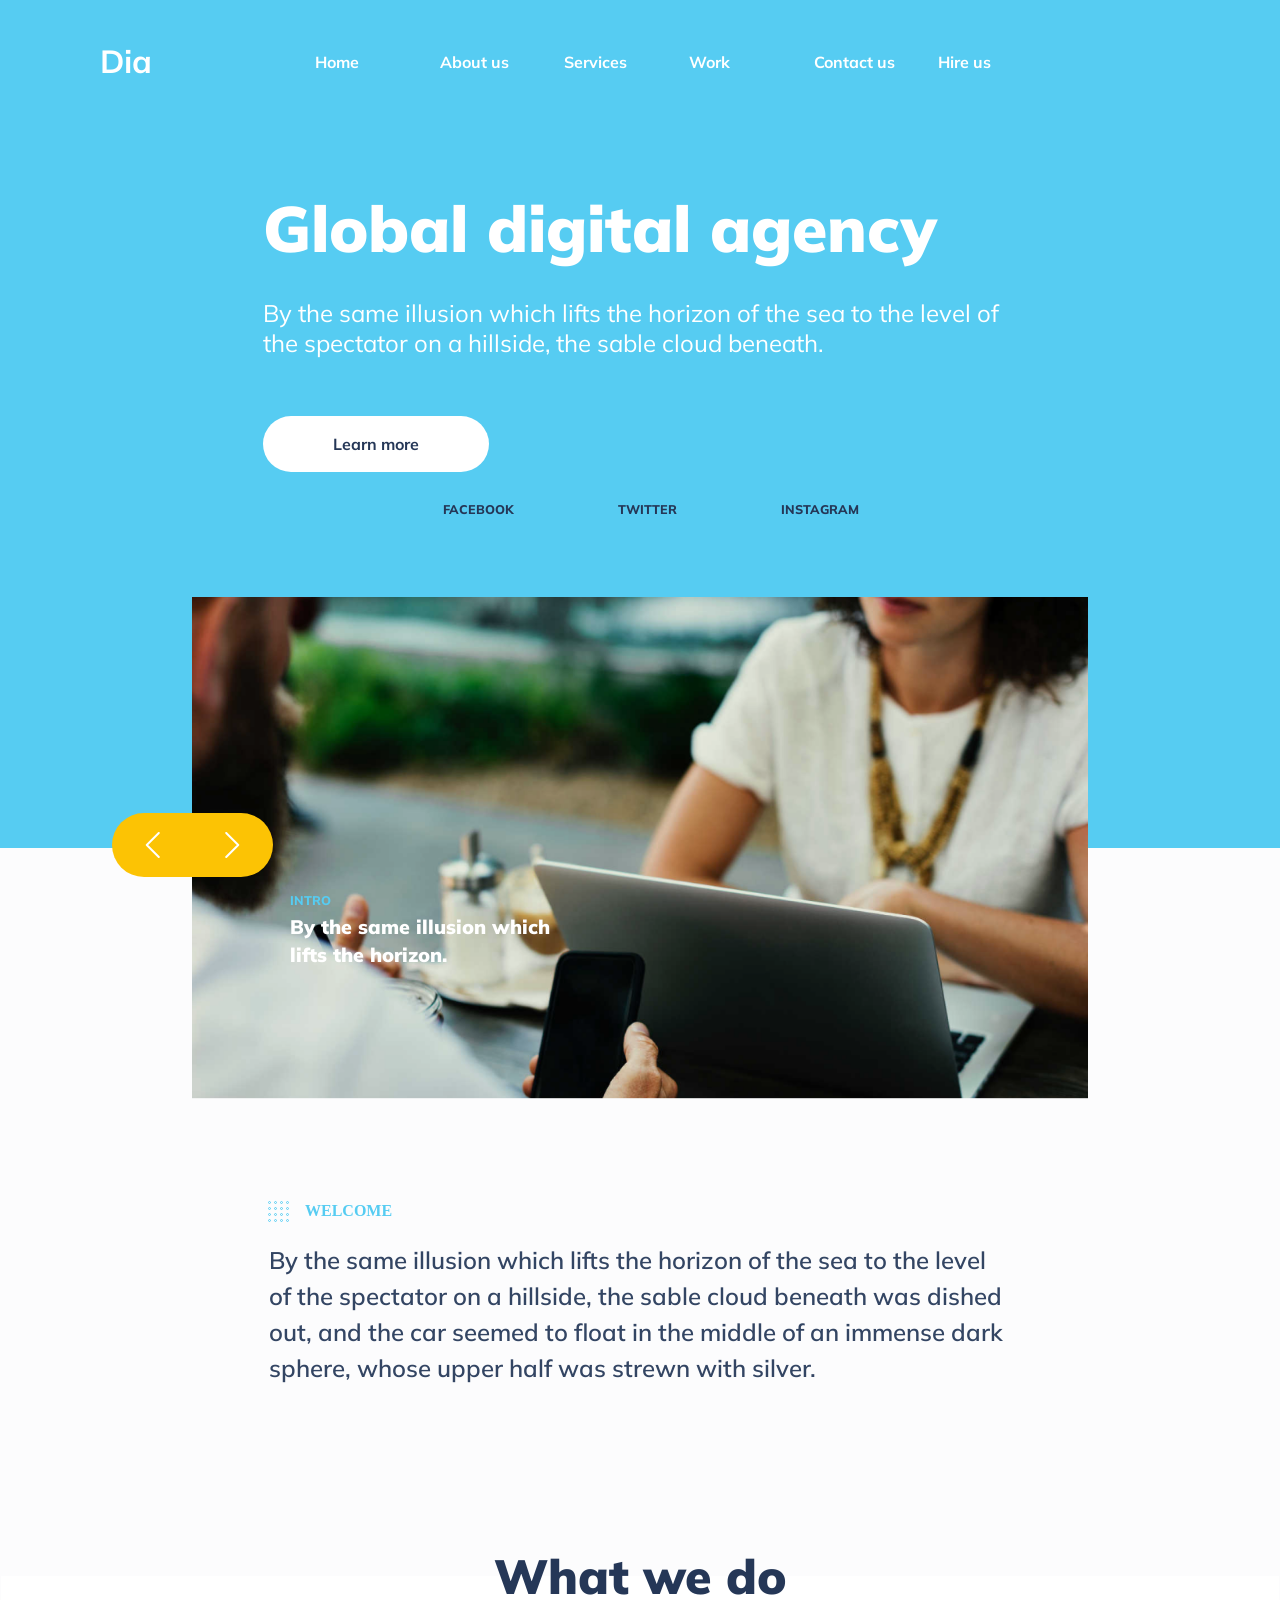
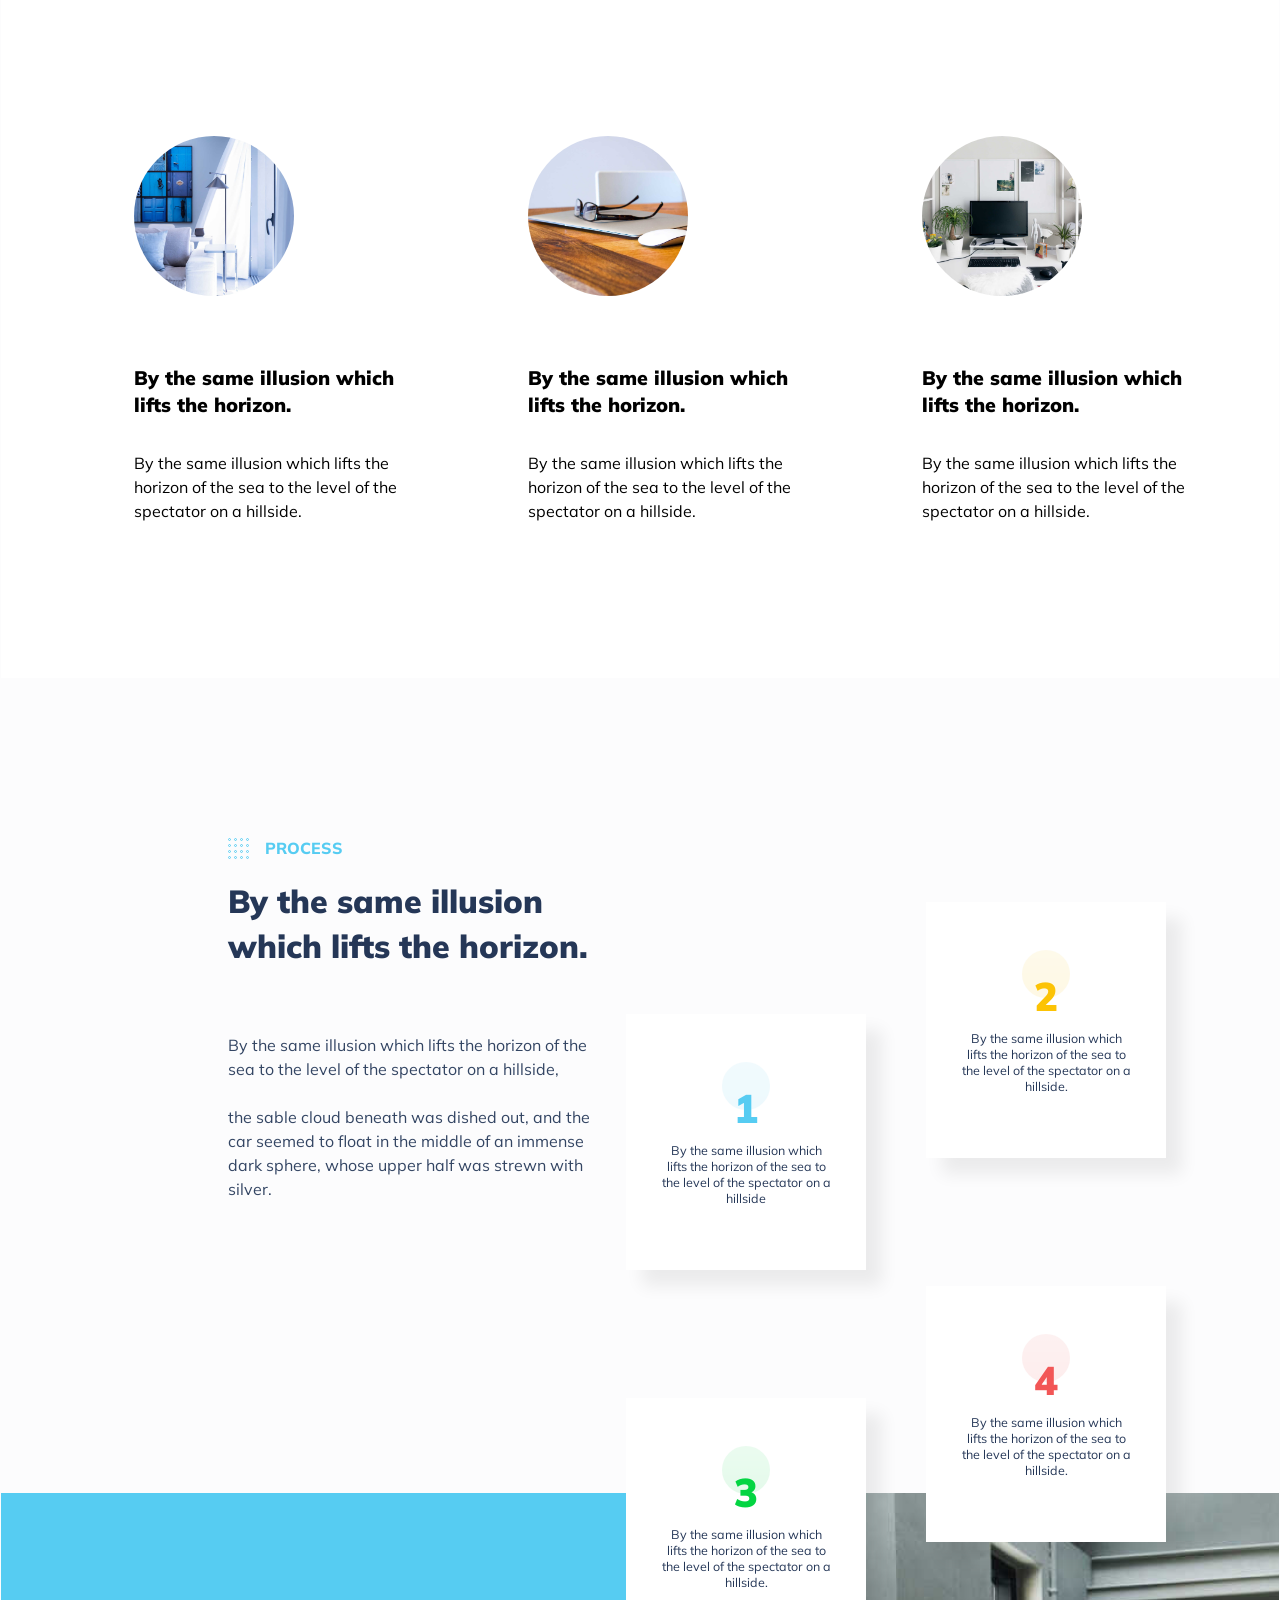
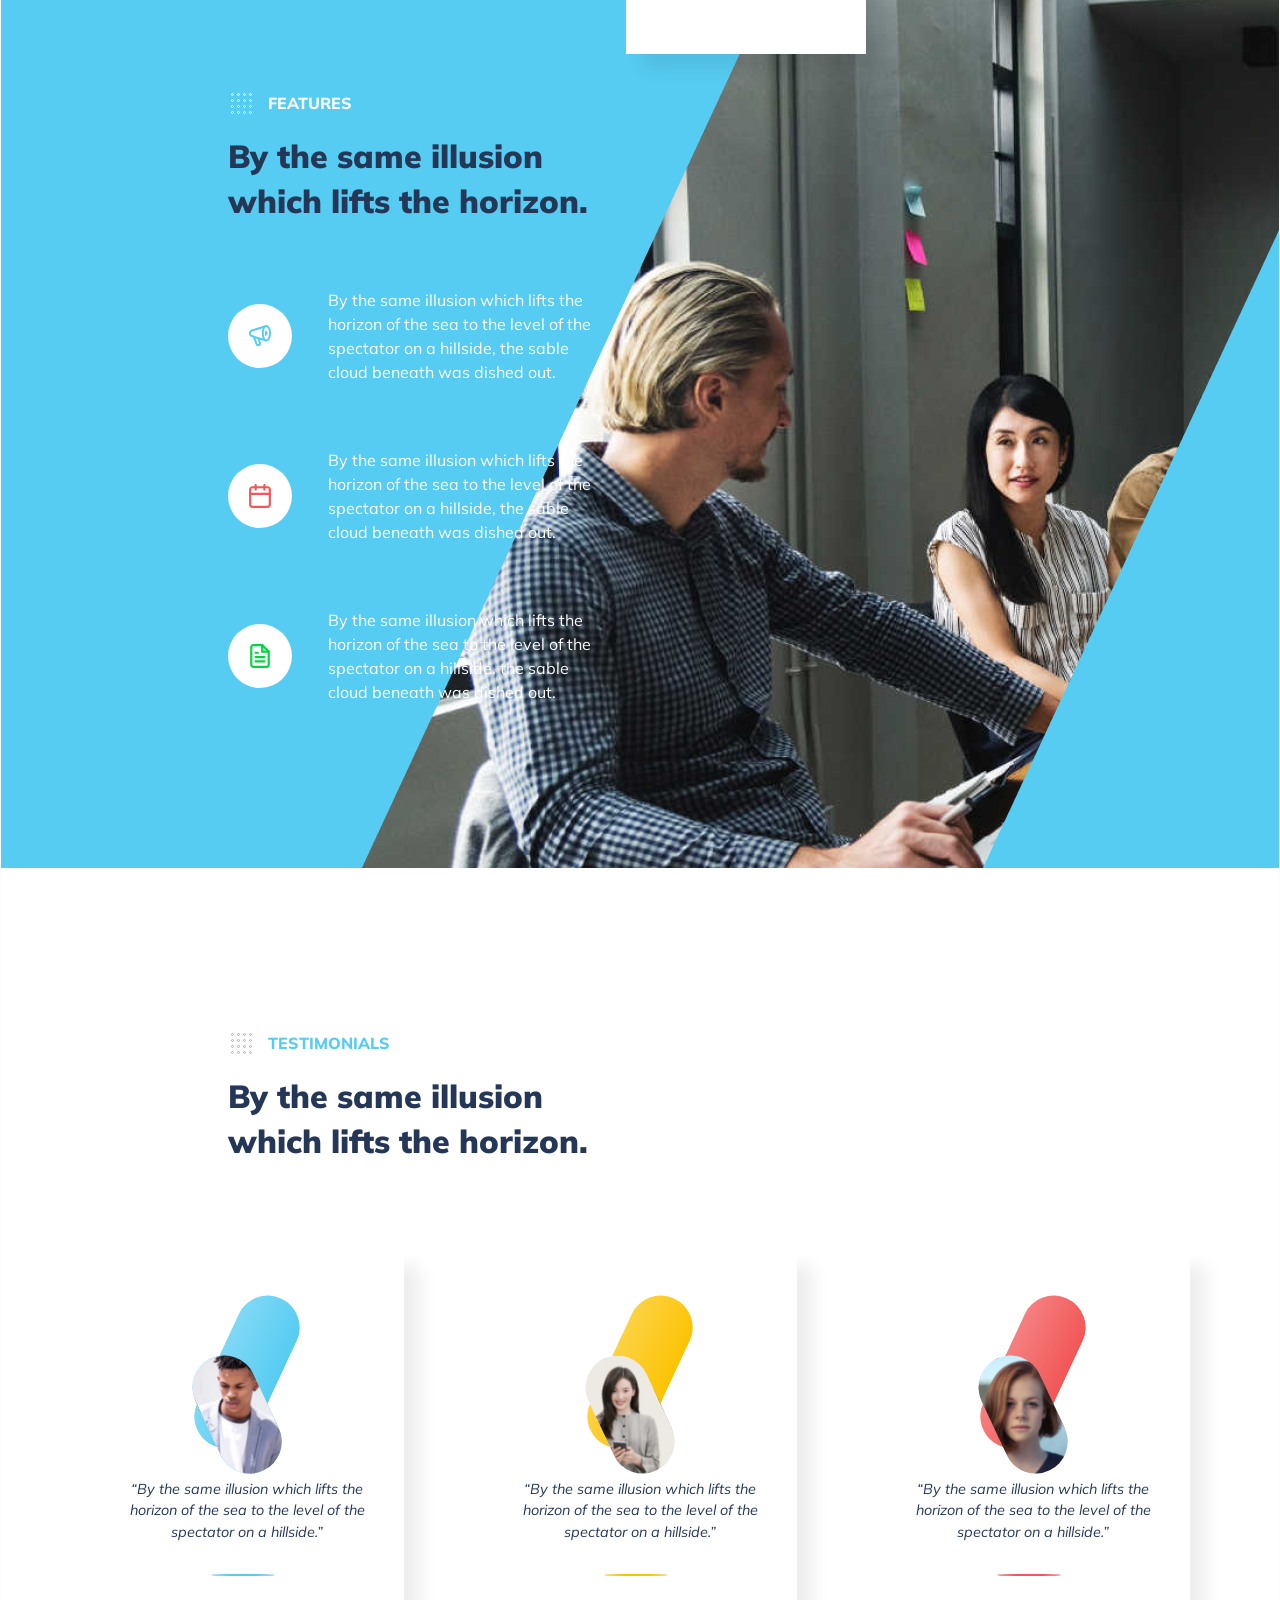
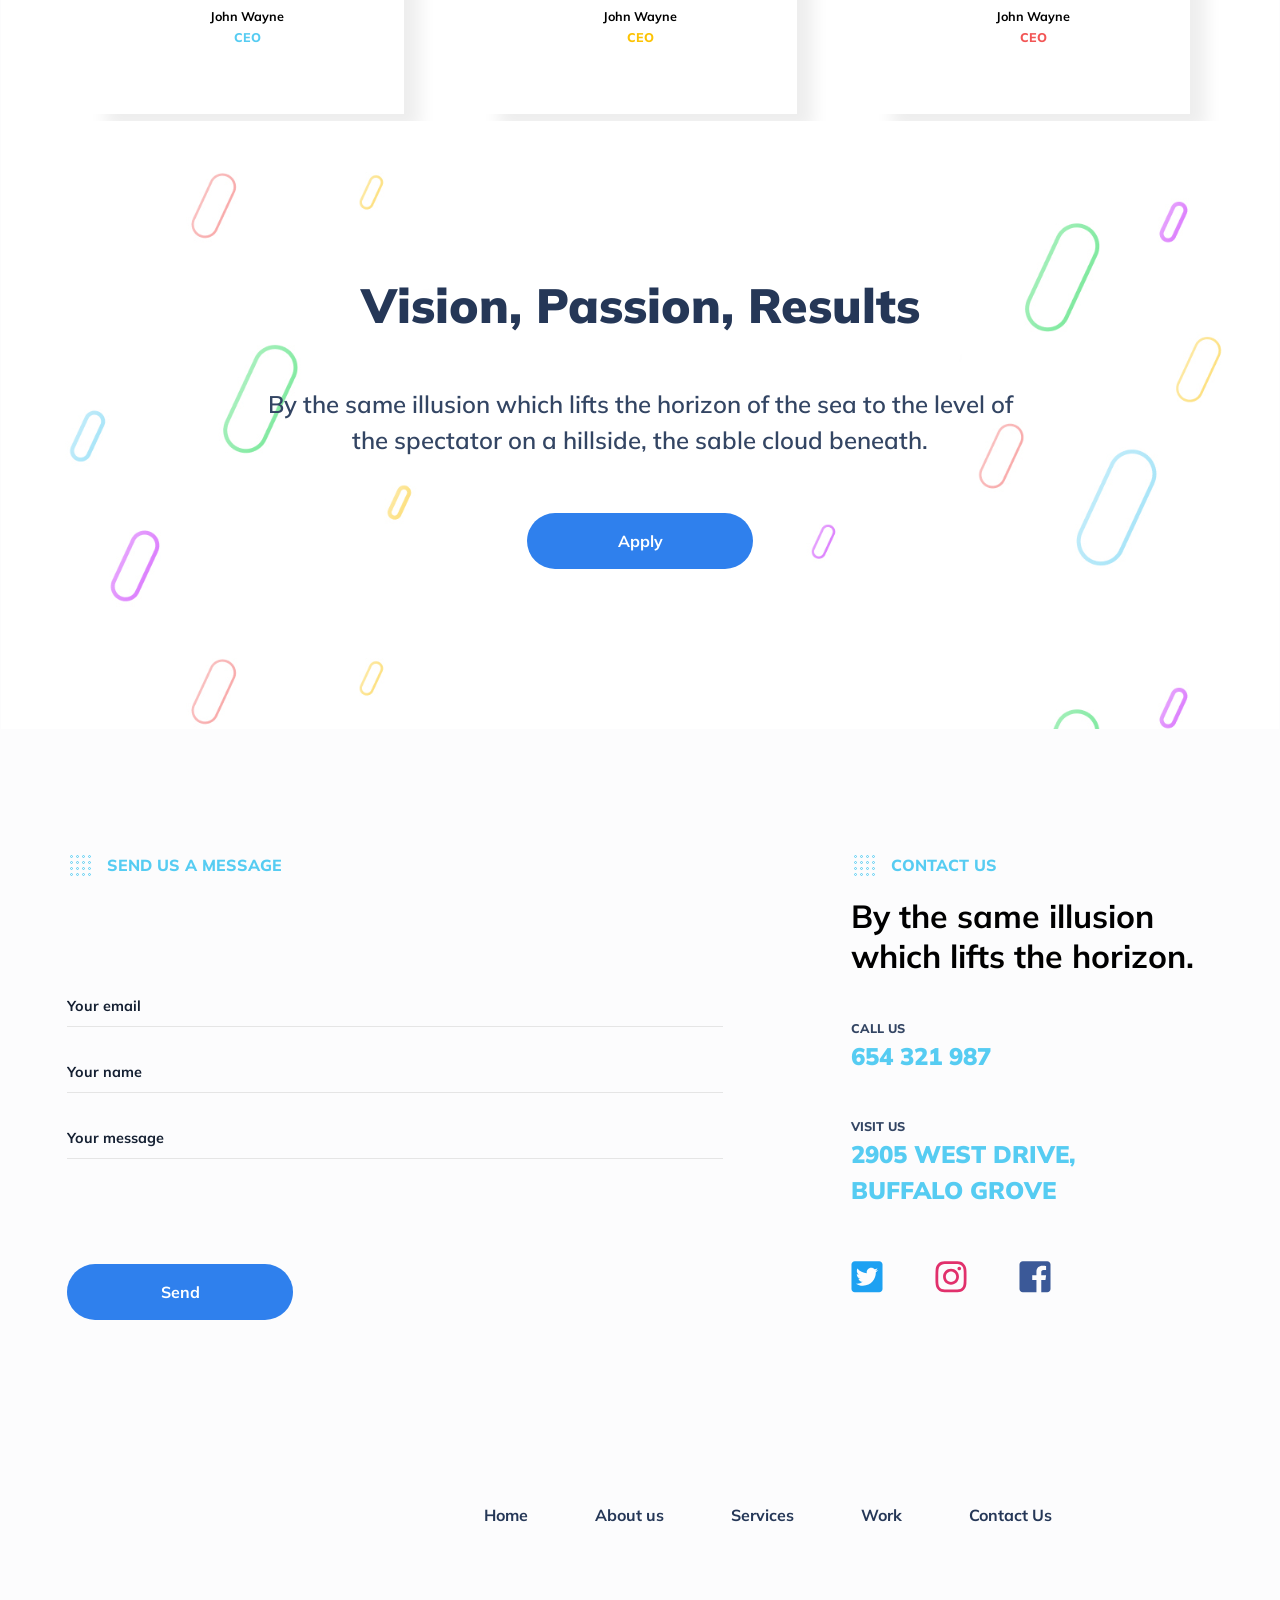
==== commit decd5b79: "'Solution'" ====
--- a/index.html
+++ b/index.html
@@ -11,14 +11,14 @@
   <div class="header__block1"></div>
   <div class="header__block2"></div>
   <nav class="header__nav">
+    <h1 class="header__nav_dia">Dia</h1>
     <ul class="header__nav_list">
-      <li class="header__nav_menu"><a href="#" class="header__nav__link">Dia</a></li>
       <li class="header__nav_menu"><a href="#" class="header__nav__link">Home</a></li>
       <li class="header__nav_menu"><a href="#" class="header__nav__link">About us</a></li>
       <li class="header__nav_menu"><a href="#" class="header__nav__link">Services</a></li>
       <li class="header__nav_menu"><a href="#" class="header__nav__link">Work</a></li>
       <li class="header__nav_menu"><a href="#" class="header__nav__link">Contact us</a></li>
-      <li class="header__nav_menu"><a href="#" class="header__nav__link_active">Hire us</a></li>
+      <li class="header__nav_menu"><a href="#" class="header__nav__link">Hire us</a></li>
     </ul>
   </nav>
   <div class="global__bigConteiner">
--- a/css/styles.css
+++ b/css/styles.css
@@ -45,47 +45,59 @@
     box-sizing: border-box;
     font-weight: Bold;
     max-width: 948px;
-    top: 48px;
+    top: 15px;
     position: absolute;
-    display: flex;
-    flex-direction: column;
     justify-content: center;
-    margin-left: 227px; }
+    margin-left: 227px;
+    transition: 1s; }
     .header__nav__link {
-      color: white;
-      text-decoration: none; }
-      .header__nav__link_active::after {
+      text-decoration: none;
+      color: #FFFFFF;
+      padding: 0 15px;
+      z-index: 3;
+      white-space: nowrap;
+      line-height: 1.5;
+      display: inline-block;
+      transition: all 1s;
+      position: relative; }
+      .header__nav__link:hover::after {
         content: "";
         border-radius: 32px;
         background-color: #FCC304;
         height: 4px;
         position: absolute;
-        bottom: 0;
-        left: -5px;
+        z-index: 5;
+        top: 31px;
         right: 0;
-        width: 64px;
-        color: #FFFFFF; }
+        width: 80%;
+        left: 10%; }
+    .header__nav_menu {
+      height: 30px;
+      width: 100%;
+      margin: 0 15px;
+      transition: all 1s; }
+      .header__nav_menu:last-of-type {
+        margin-left: 135px;
+        position: relative; }
     .header__nav_list {
       margin: 0;
       list-style: none;
       display: flex;
       padding: 0;
-      justify-content: space-between; }
-    .header__nav_menu {
+      justify-content: space-between;
+      transition: 1s; }
+      .header__nav_list:last-child {
+        margin-left: 200px;
+        position: relative; }
+    .header__nav_dia {
+      position: relative;
+      top: 30px;
+      margin: 0;
+      font-weight: Bold;
+      font-size: 32px;
+      line-height: 1;
       color: #FFFFFF;
-      margin: 0 31px;
-      z-index: 3;
-      white-space: nowrap;
-      line-height: 1.5;
-      display: inline-block; }
-      .header__nav_menu:nth-child(1) {
-        margin: 0 80px 0 0;
-        font-weight: Bold;
-        font-size: 32px;
-        line-height: 1; }
-      .header__nav_menu:last-child {
-        margin-left: 135px;
-        position: relative; }
+      transition: 1s; }
 
 .global {
   font-weight: 900;
@@ -204,7 +216,12 @@
     .header__nav {
       width: calc(100% - 200px);
       justify-content: space-evenly;
-      margin-left: 100px; }
+      margin-left: 100px;
+      text-align: left; }
+      .header__nav_dia {
+        position: absolute; }
+      .header__nav_list {
+        margin-top: 35px; }
       .header__nav_menu {
         margin: 0;
         padding-bottom: 5px; }
@@ -276,19 +293,29 @@
   .header__block1 {
     height: 1600px; }
   .header__nav {
-    top: 120px; }
+    top: 10px;
+    width: 100%;
+    text-align: center;
+    left: 0;
+    margin: 0; }
+    .header__nav_dia {
+      position: absolute;
+      left: 50px; }
     .header__nav_list {
       flex-direction: column;
-      align-items: center; }
+      align-items: center;
+      margin-top: 25px; }
+      .header__nav_list:last-child {
+        margin-left: 0; }
     .header__nav_menu {
       margin-top: 10px; }
 
   .global {
     width: 100%;
-    font-size: 45px; }
+    font-size: 40px; }
     .global__bigConteiner {
       position: relative;
-      margin-top: 260px;
+      margin-top: 270px;
       margin-left: 10px;
       text-align: center; }
     .global__text {
@@ -383,6 +410,9 @@
     box-sizing: border-box;
     margin: 160px 20px;
     transition: 1s; }
+    .services__card:hover {
+      transform: scale(1.2);
+      background-color: #eeeeee; }
     .services__card__room {
       border-radius: 50%;
       object-fit: cover;
@@ -597,7 +627,10 @@
     background-size: 24px 24px;
     display: inline-block;
     position: relative;
-    bottom: 10px; }
+    bottom: 10px;
+    transition: 1s; }
+    .clients__img:hover {
+      transform: scale(1.5); }
     .clients__img_1 {
       background-image: url("../im/client-img1.svg"); }
     .clients__img_2 {
@@ -837,6 +870,9 @@
       margin: 24px auto;
       font-family: inherit;
       background-color: #fcfcfd; }
+      .footer__form_input:focus {
+        outline: none;
+        background-color: #eeeeee; }
       .footer__form_input::placeholder {
         font-weight: bold;
         font-size: 14.4px;
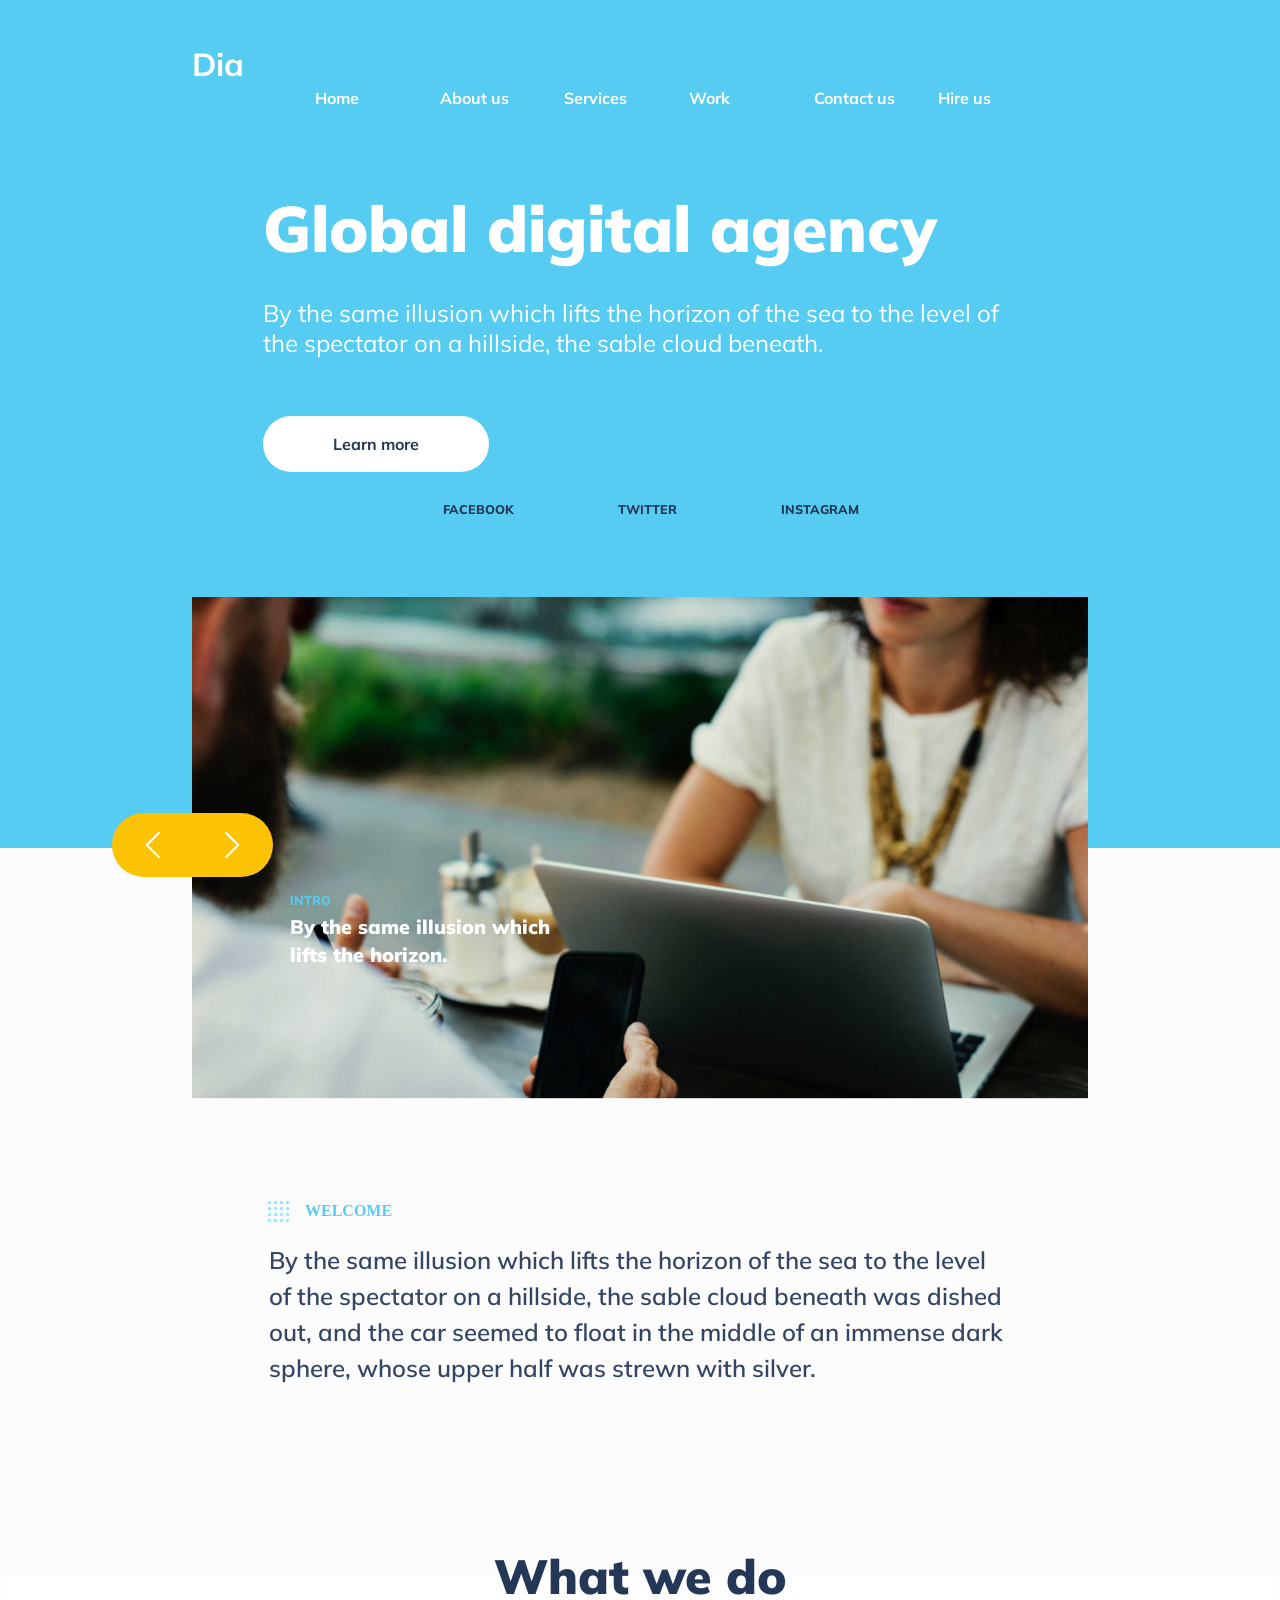
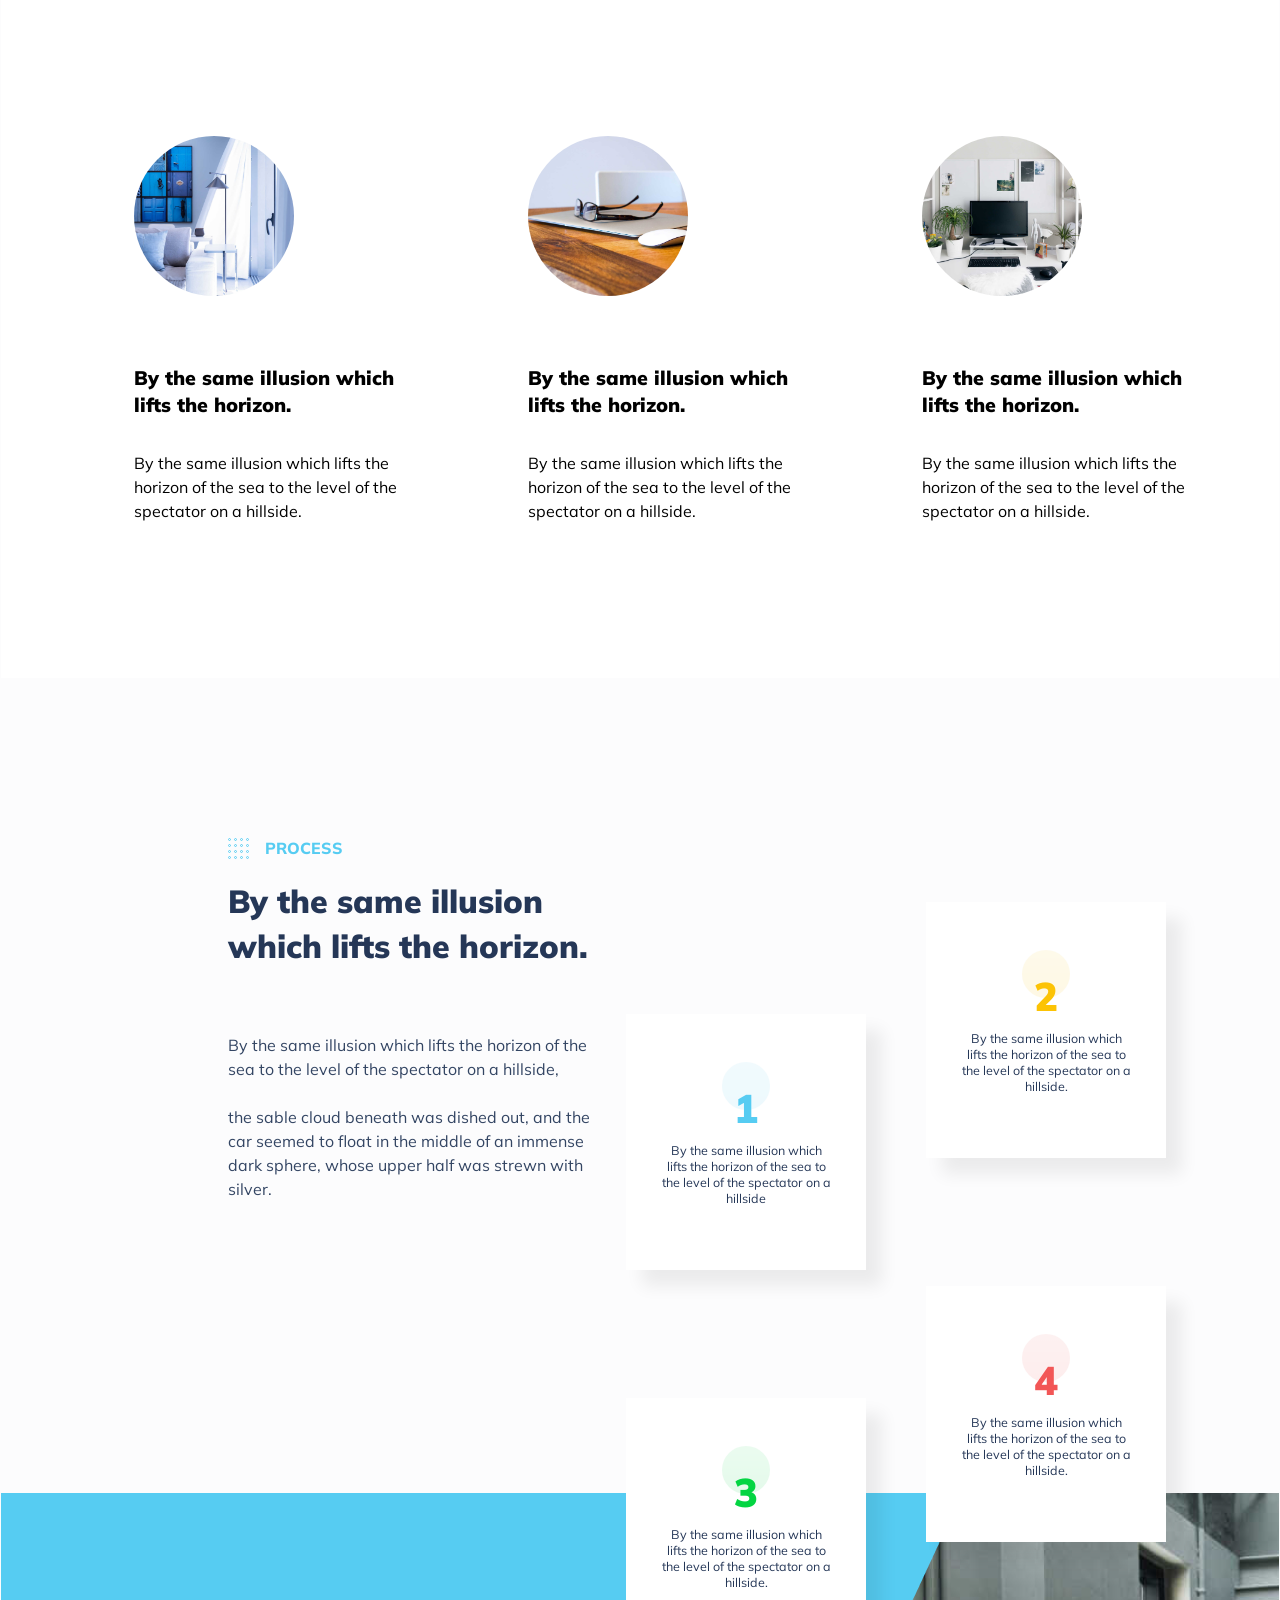
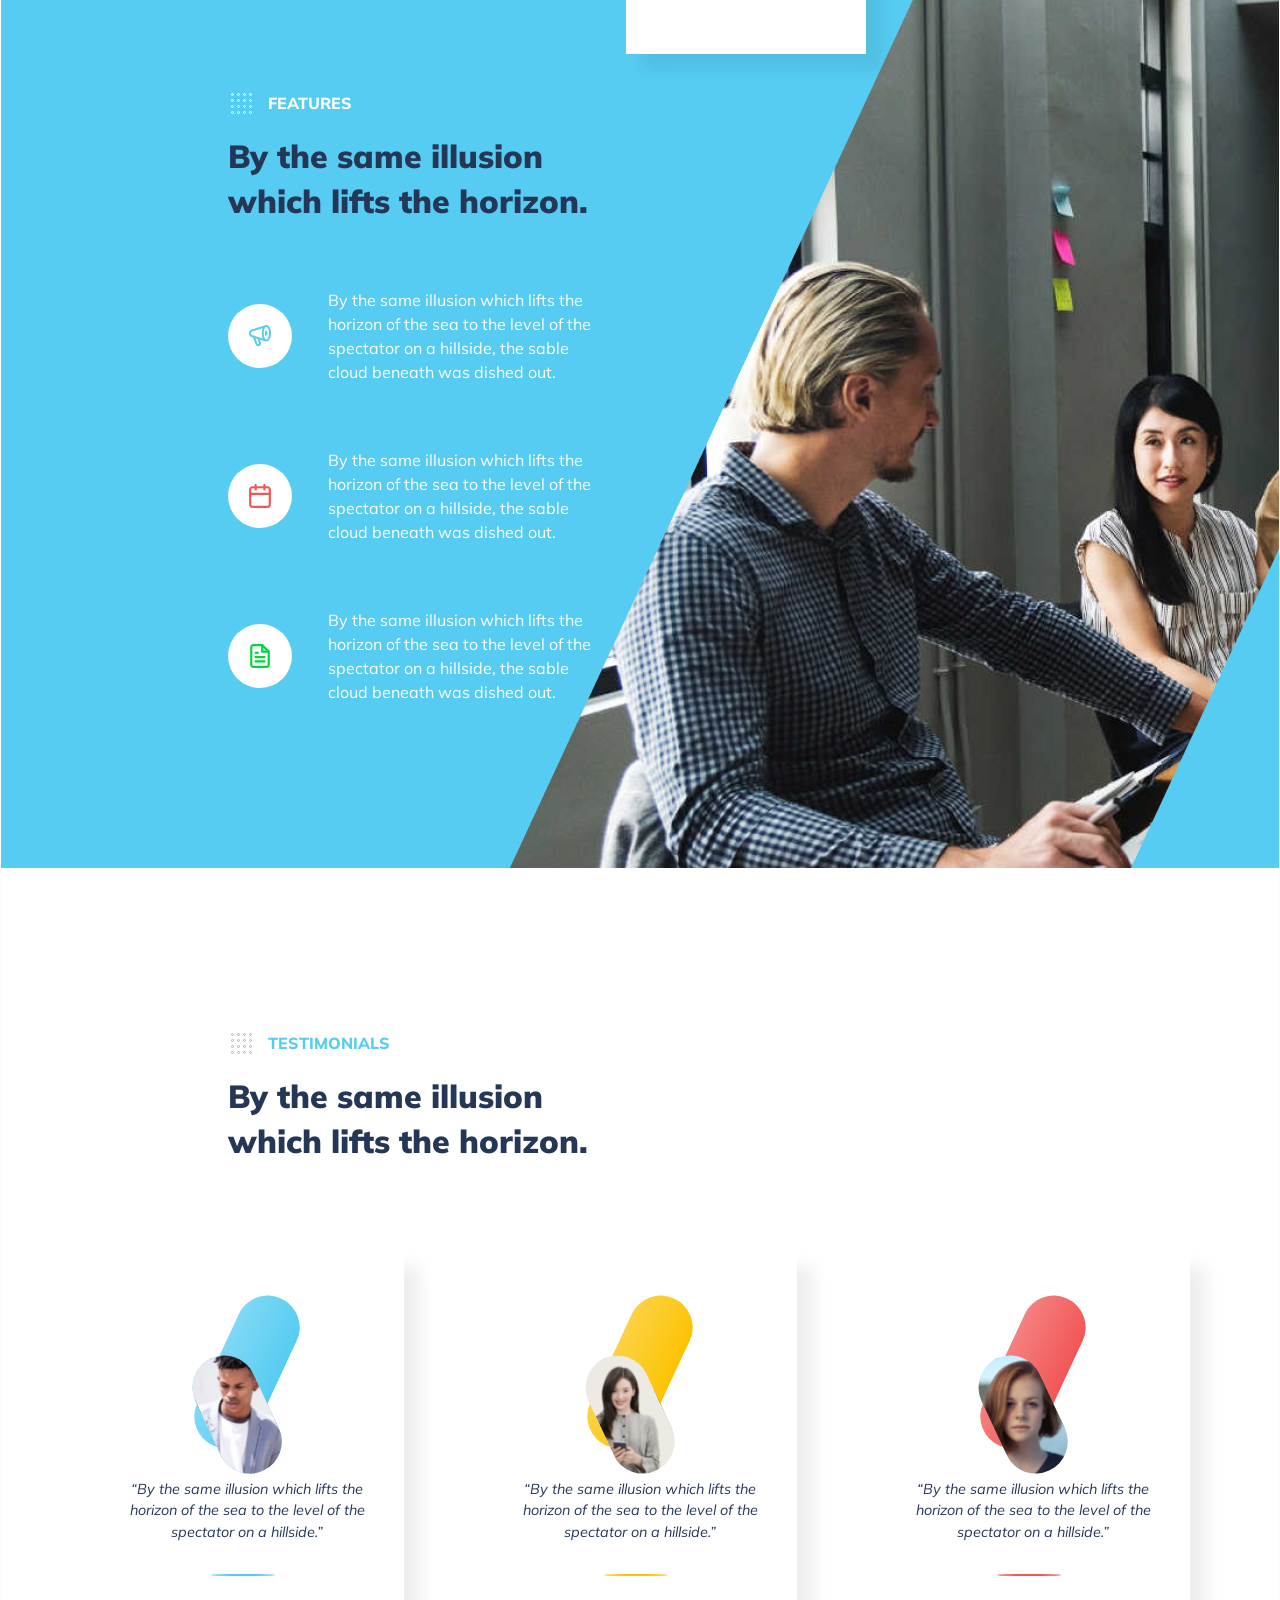
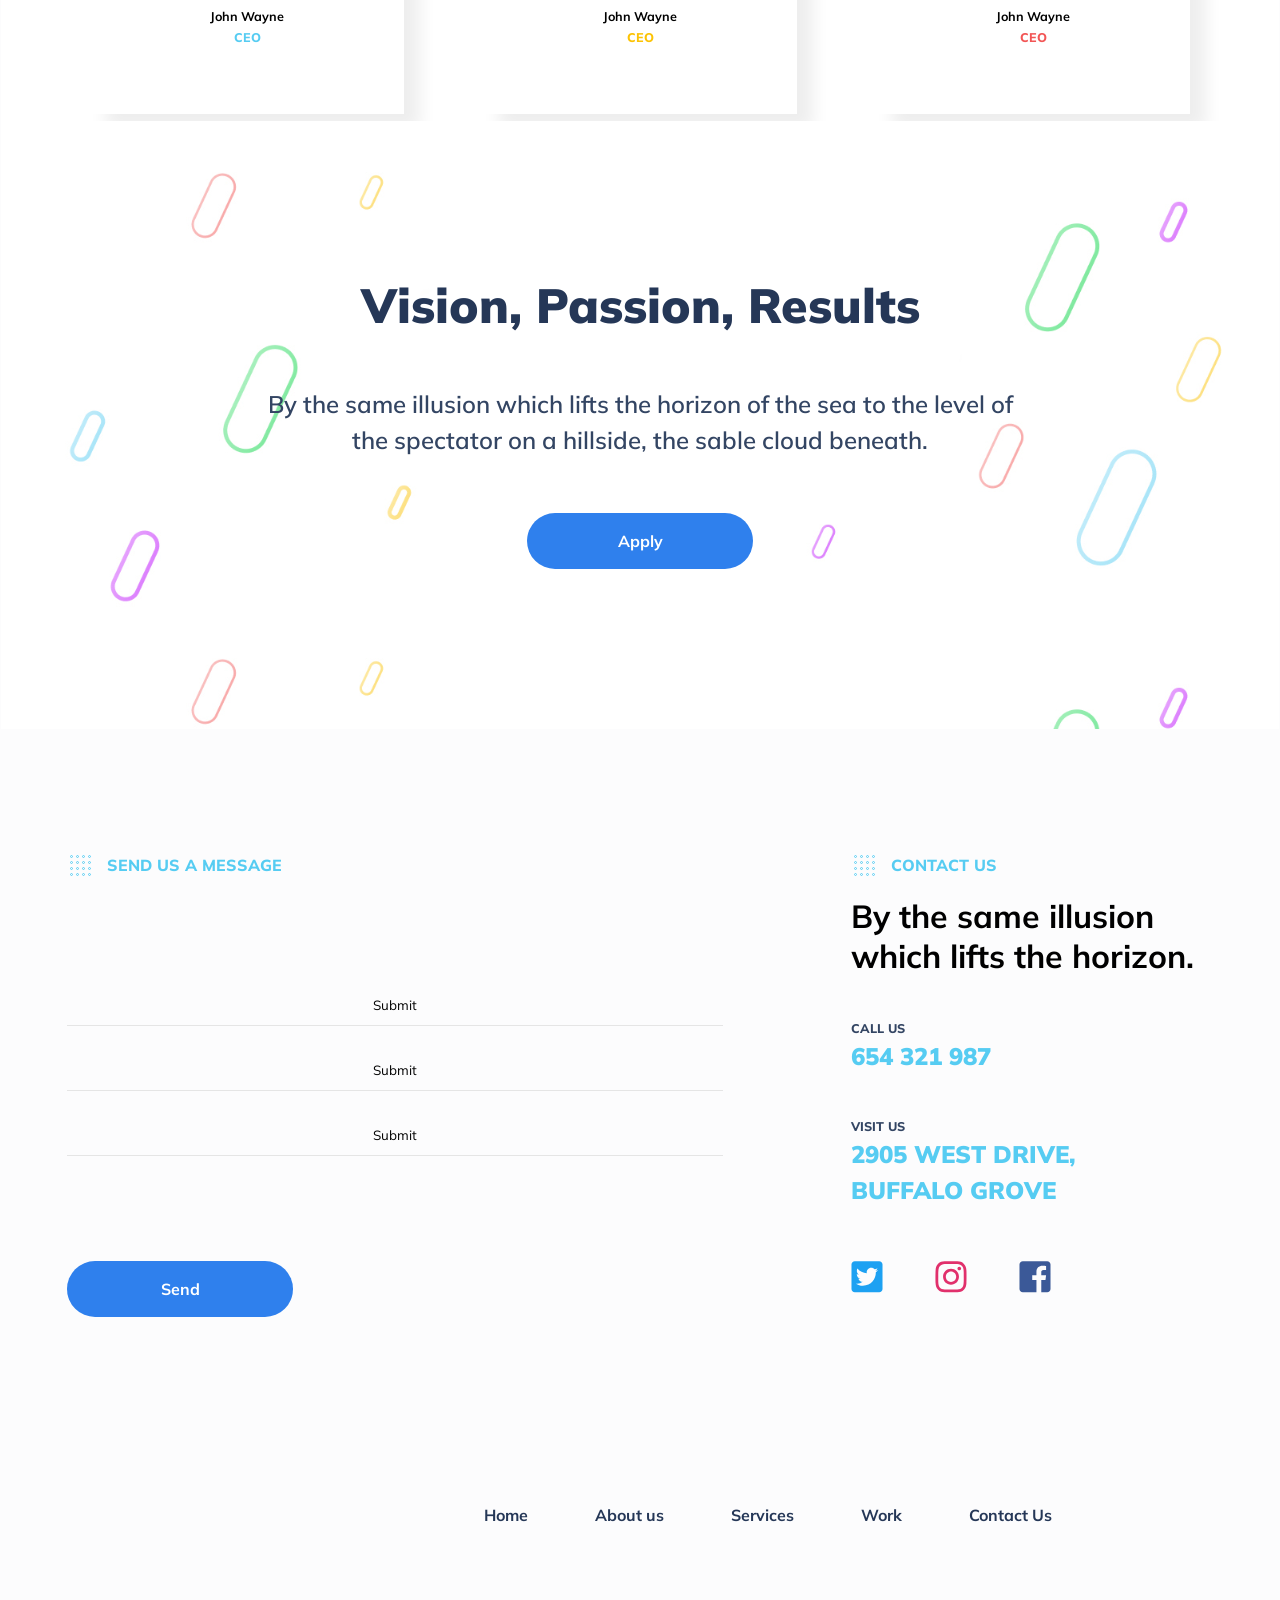
==== commit 1e291ac2: "'final'" ====
--- a/index.html
+++ b/index.html
@@ -10,8 +10,8 @@
 <header class="header">
   <div class="header__block1"></div>
   <div class="header__block2"></div>
+  <div class="header__nav_dia">Dia</div>
   <nav class="header__nav">
-    <h1 class="header__nav_dia">Dia</h1>
     <ul class="header__nav_list">
       <li class="header__nav_menu"><a href="#" class="header__nav__link">Home</a></li>
       <li class="header__nav_menu"><a href="#" class="header__nav__link">About us</a></li>
@@ -204,11 +204,11 @@
 <footer class="footer">
   <div class="footer__conteiner">
     <div class="footer__left">
-      <form action="GET" class="footer__form">
+      <form method="get" action="#" class="footer__form">
         <p class="footer__form_welcome">Send us a message</p>
-        <label class="footer__form_label"><input class="footer__form_input" type="email" placeholder="Your email"> </input</label>
-        <label class="footer__form_label"><input class="footer__form_input" type="text" placeholder="Your name"> </input</label>
-        <label class="footer__form_label"><input class="footer__form_input" type="text" placeholder="Your message"> </input</label>
+        <input class="footer__form_input" type="submit" placeholder="Your email">
+        <input class="footer__form_input" type="submit" placeholder="Your name">
+        <input class="footer__form_input" type="submit" placeholder="Your message">
         <button class="footer__form_button" type="submit">Send</button>
       </form>
     </div>
--- a/css/styles.css
+++ b/css/styles.css
@@ -17,7 +17,7 @@
   flex-direction: row;
   position: relative;
   font-family: "Muli", sans-serif;
-  max-width: 1600px;
+  width: 100%;
   min-height: 1170px;
   box-sizing: border-box;
   background-color: #fcfcfd;
@@ -45,7 +45,7 @@
     box-sizing: border-box;
     font-weight: Bold;
     max-width: 948px;
-    top: 15px;
+    top: 51px;
     position: absolute;
     justify-content: center;
     margin-left: 227px;
@@ -90,8 +90,10 @@
         margin-left: 200px;
         position: relative; }
     .header__nav_dia {
-      position: relative;
-      top: 30px;
+      z-index: 2;
+      left: 15%;
+      position: absolute;
+      top: 48px;
       margin: 0;
       font-weight: Bold;
       font-size: 32px;
@@ -638,11 +640,11 @@
     .clients__img_3 {
       background-image: url("../im/client-img3.svg"); }
   .clients__photo {
-    width: 1100px;
+    width: 900px;
     height: 975px;
     position: absolute;
     bottom: 0;
-    right: -52px;
+    right: 0;
     background-image: url("../im/clients.png"); }
 
 @media screen and (max-width: 900px) {
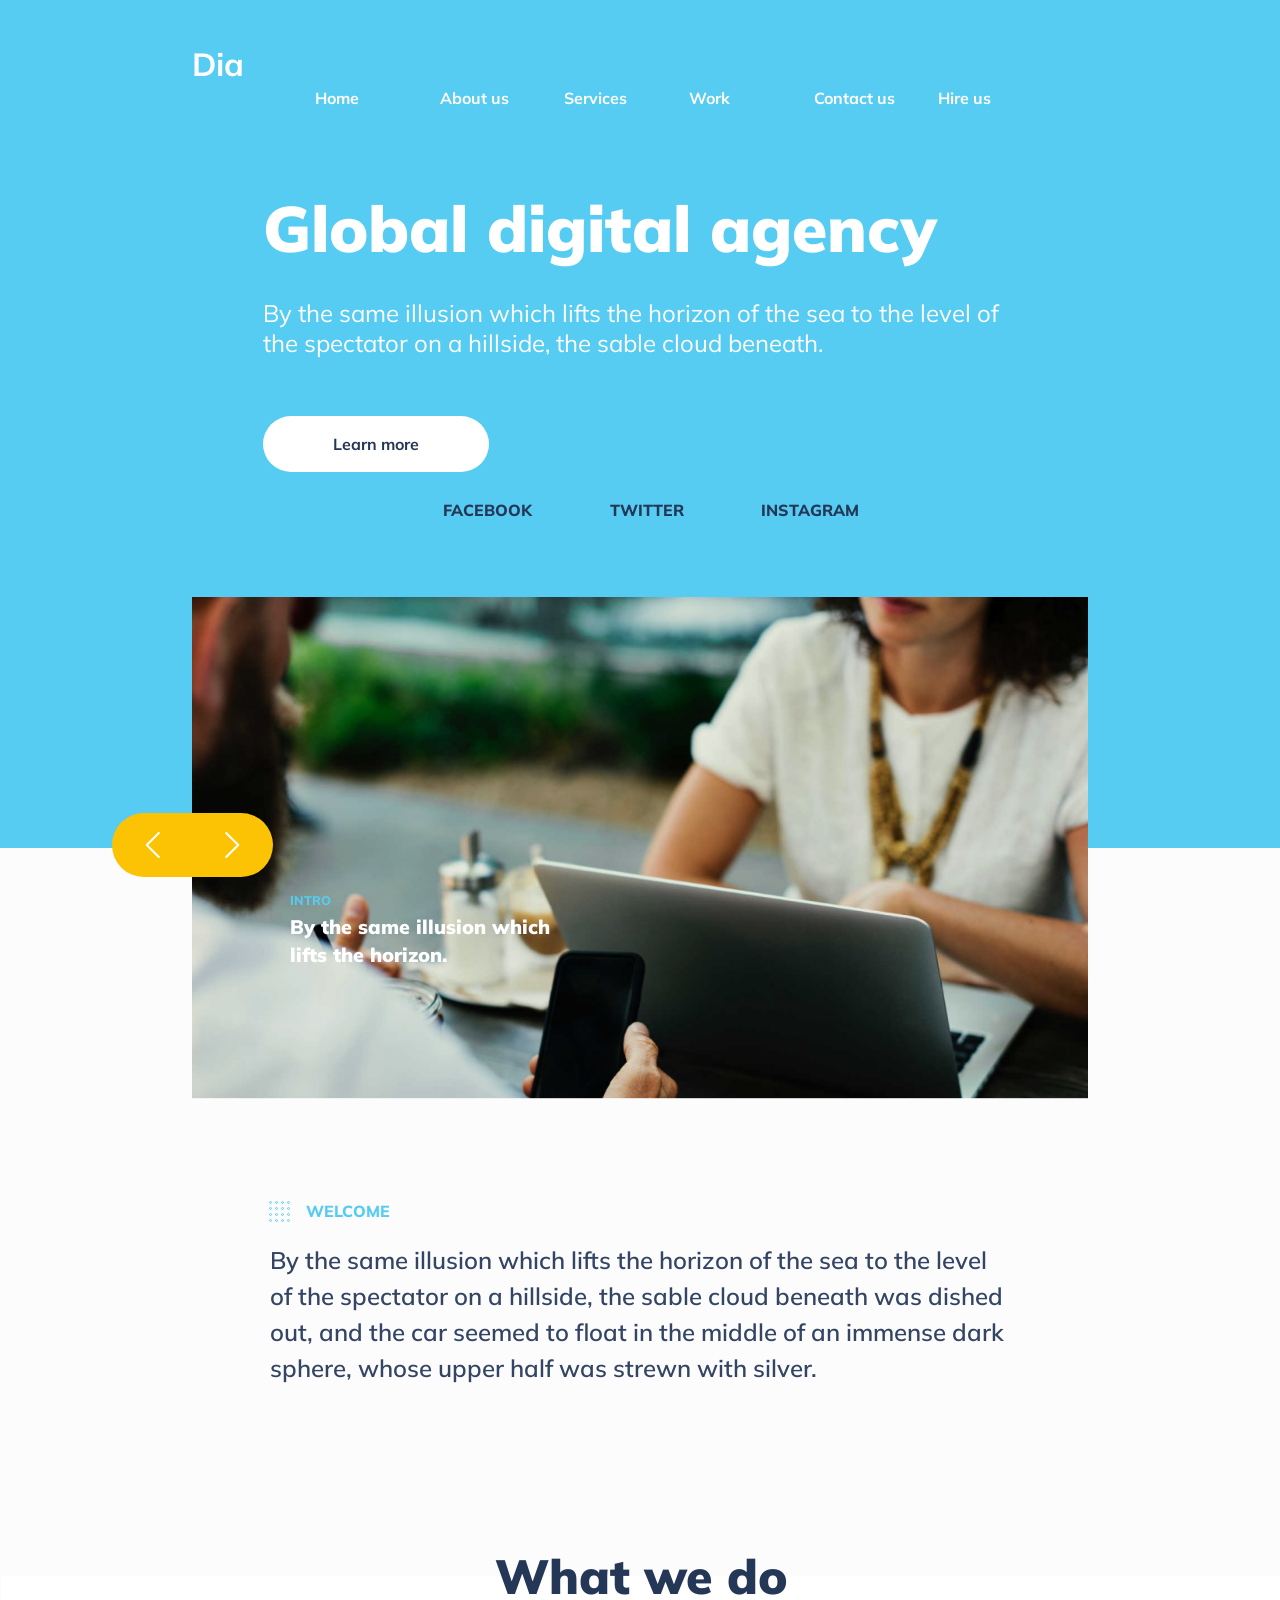
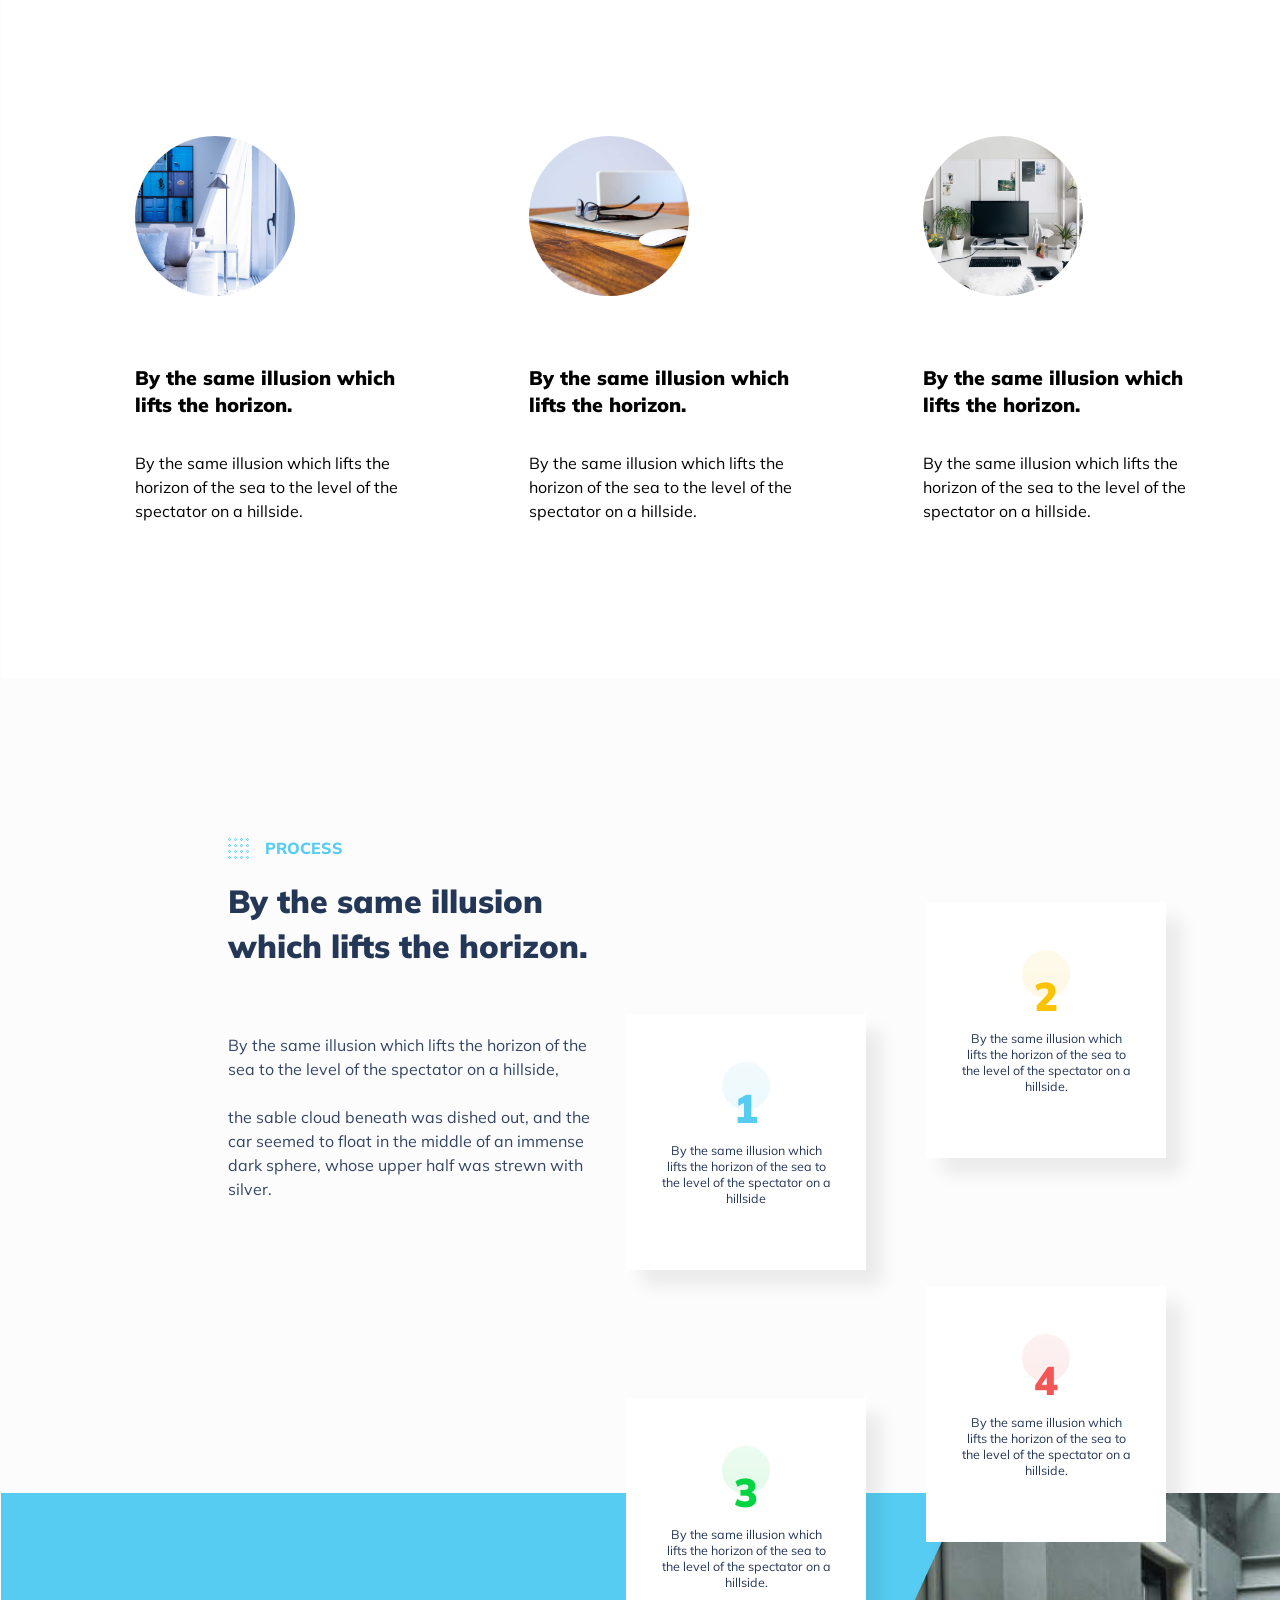
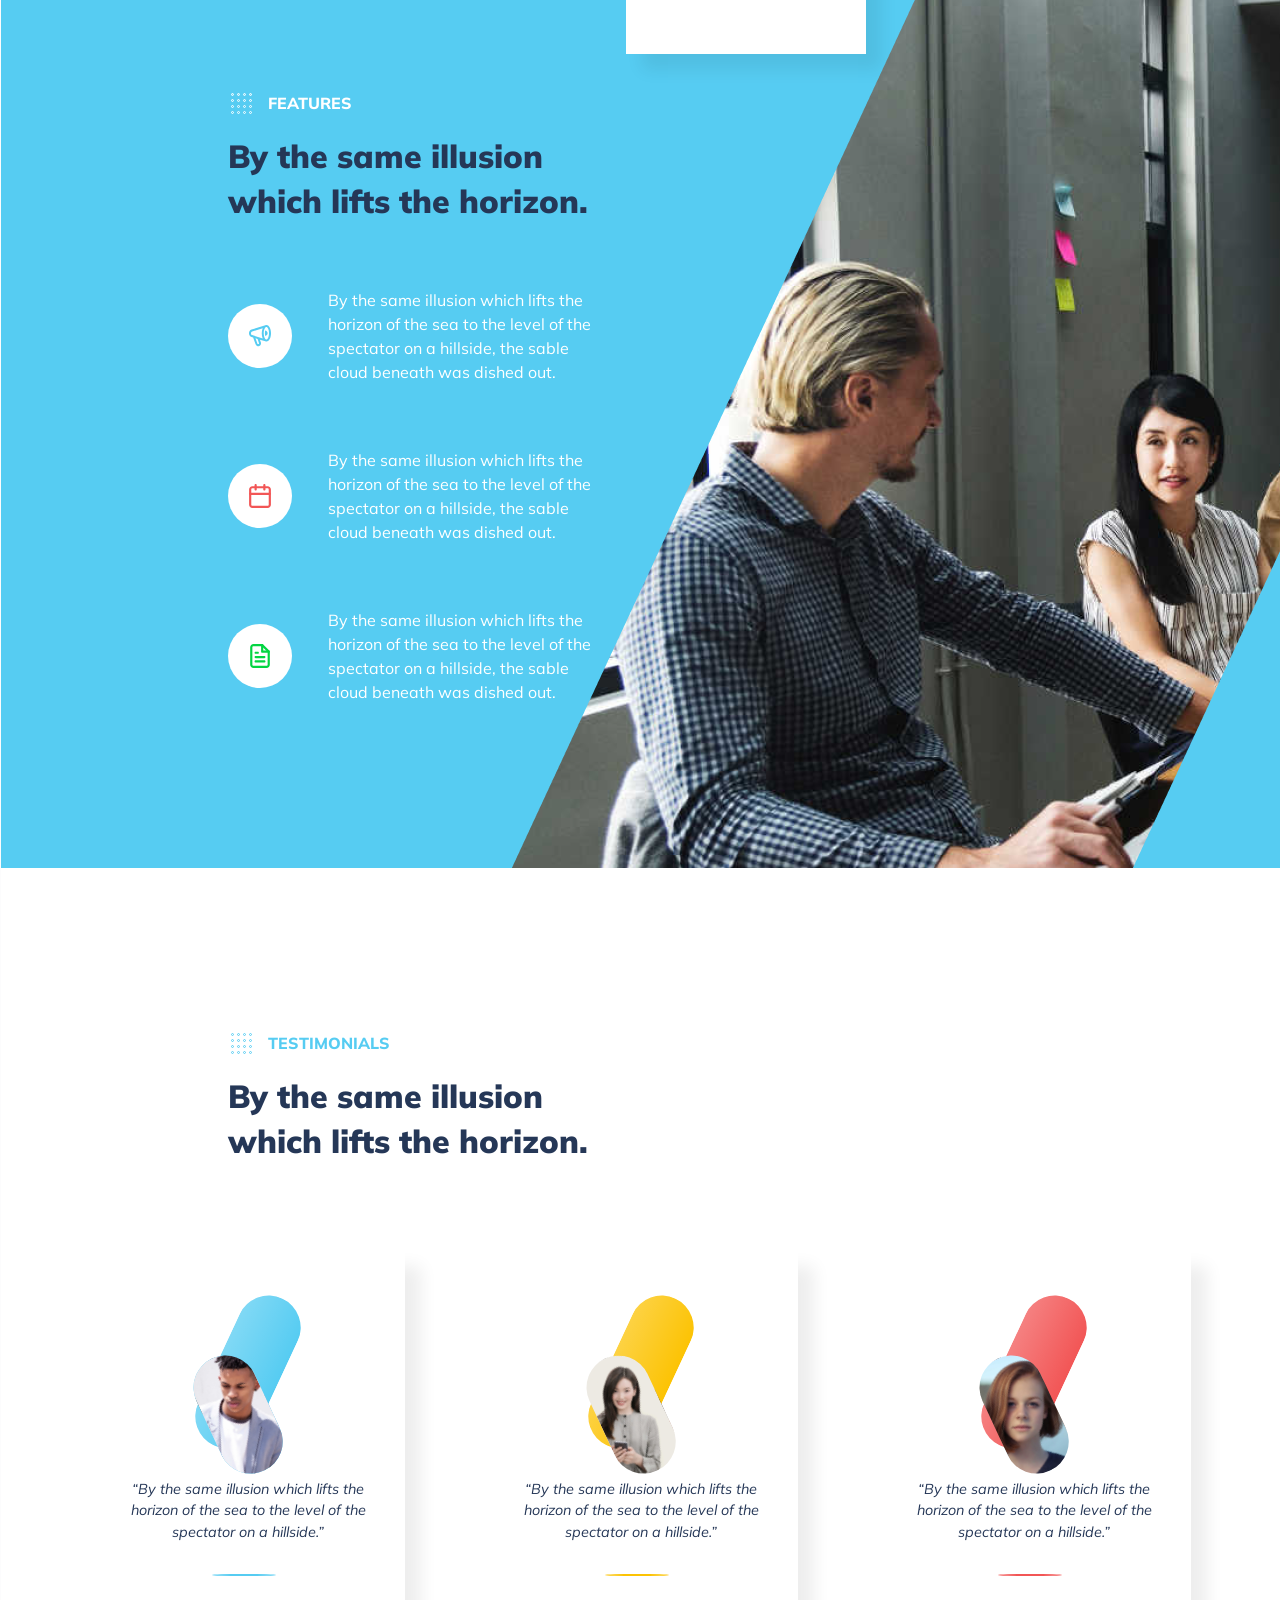
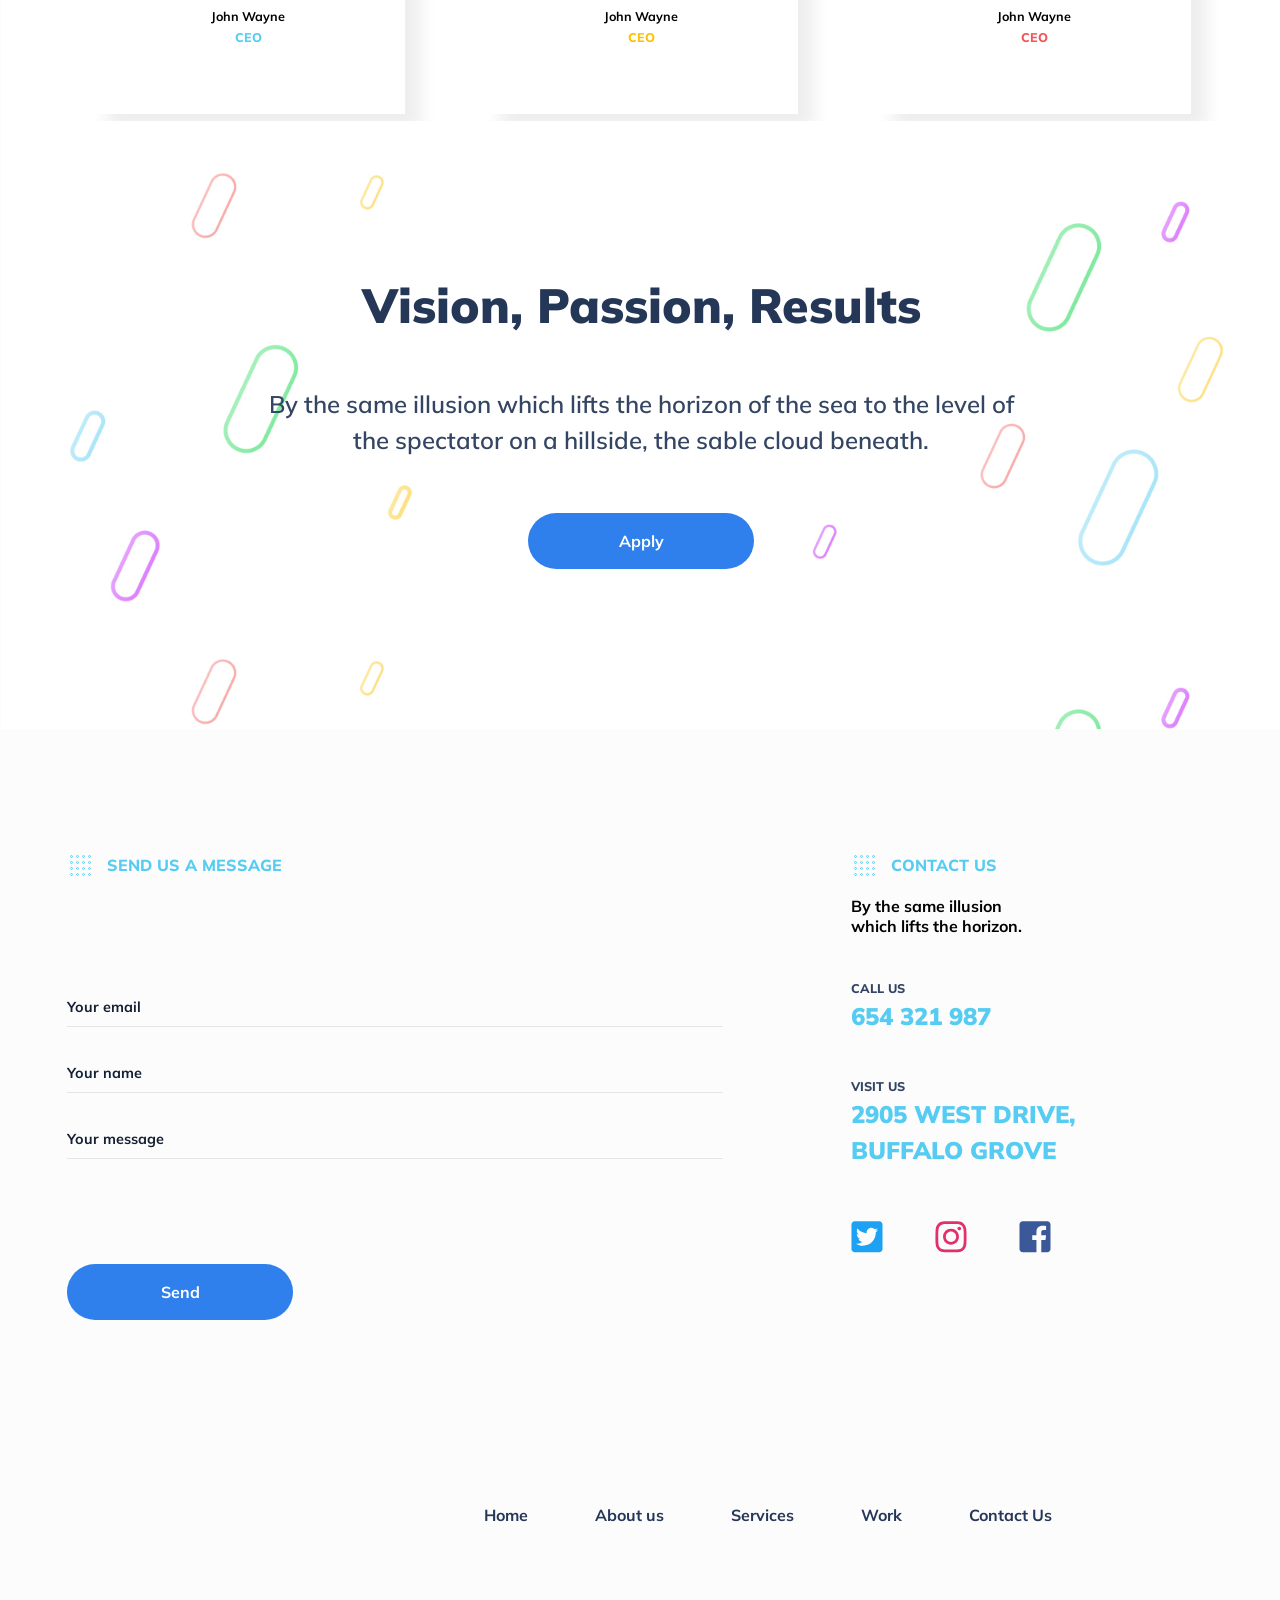
==== commit 2466f407: "'Solution'" ====
--- a/index.html
+++ b/index.html
@@ -2,6 +2,7 @@
 <html lang="en">
 <head>
   <meta charset="UTF-8">
+  <meta name="viewport" content="width=device-width, initial-scale=1">
   <title>Dia</title>
   <link rel="stylesheet" href="css/styles.css">
   <link href="https://fonts.googleapis.com/css?family=Muli:300,300i,400,400i,600,700,800,900&display=swap" rel="stylesheet">
@@ -22,7 +23,7 @@
     </ul>
   </nav>
   <div class="global__bigConteiner">
-    <p class="global">Global digital agency</p>
+    <h1 class="global">Global digital agency</h1>
     <p class="global__text">By the same illusion which lifts the horizon of the sea to the level of<br>
       the spectator on a hillside, the sable cloud beneath.</p>
     <button class="global__btn" type="submit">Learn more</button>
@@ -50,7 +51,7 @@
   </div>
   <!--services-->
   <div class="services">
-    <h1 class="services__heading">What we do </h1>
+    <p class="services__heading">What we do </p>
     <div class="services__cards">
       <div class="services__card">
         <img src="im/kitchen.jpg" class="services__card__room">
@@ -206,9 +207,9 @@
     <div class="footer__left">
       <form method="get" action="#" class="footer__form">
         <p class="footer__form_welcome">Send us a message</p>
-        <input class="footer__form_input" type="submit" placeholder="Your email">
-        <input class="footer__form_input" type="submit" placeholder="Your name">
-        <input class="footer__form_input" type="submit" placeholder="Your message">
+        <input class="footer__form_input" type="email" name="email" placeholder="Your email">
+        <input class="footer__form_input" type="text" name="name"  placeholder="Your name">
+        <input class="footer__form_input" type="text" name="message" placeholder="Your message">
         <button class="footer__form_button" type="submit">Send</button>
       </form>
     </div>
--- a/css/styles.css
+++ b/css/styles.css
@@ -7,7 +7,9 @@
   text-decoration: none;
   list-style: none;
   display: inline;
-  border: none; }
+  border: none;
+  font-family: "Muli", sans-serif;
+  font-size: 16px; }
 
 a {
   color: white; }
@@ -16,7 +18,6 @@
   display: flex;
   flex-direction: row;
   position: relative;
-  font-family: "Muli", sans-serif;
   width: 100%;
   min-height: 1170px;
   box-sizing: border-box;
@@ -193,6 +194,7 @@
     line-height: 1.5;
     position: relative;
     width: 416px;
+    height: 20px;
     box-sizing: border-box;
     display: flex;
     justify-content: space-between;
@@ -200,7 +202,7 @@
     z-index: 5;
     text-transform: uppercase;
     align-items: center;
-    top: 280px;
+    top: 830px;
     left: 200px;
     transition: 1s; }
     .global__network_item {
@@ -314,7 +316,7 @@
 
   .global {
     width: 100%;
-    font-size: 40px; }
+    font-size: 45px; }
     .global__bigConteiner {
       position: relative;
       margin-top: 270px;
@@ -334,22 +336,35 @@
       position: absolute;
       right: 0;
       bottom: 0;
-      margin-left: 150px;
+      margin-left: 110px;
       top: 110px; }
       .global__switch_2 {
-        left: -80px; }
+        left: -50px;
+        margin-left: 80px; }
     .global__network {
       display: flex;
       flex-direction: row;
       width: 300px;
-      left: 170px;
+      left: 150px;
       top: 650px;
       box-sizing: border-box;
       padding: 20px; }
       .global__network_item {
         margin-top: 20px; } }
+@media screen and (max-width: 500px) {
+  .global {
+    font-size: 35px; }
+    .global__conteiner {
+      top: 650px; }
+      .global__conteiner__switch {
+        top: 90px;
+        margin-left: 120px; }
+        .global__conteiner__switch__2 {
+          left: -50px; }
+    .global__network {
+      flex-direction: column; } }
 .main {
-  max-width: 1600px;
+  width: 100%;
   font-family: inherit;
   background-color: #fcfcfd;
   position: relative;
@@ -385,12 +400,10 @@
     font-weight: 600;
     font-size: 24px;
     line-height: 1.5;
-    color: #334563;
-    font-family: "Muli", sans-serif; }
+    color: #334563; }
 
 .services {
-  max-width: 1600px;
-  font-family: "Muli", sans-serif;
+  width: 100%;
   height: auto;
   text-align: center;
   position: relative;
@@ -461,6 +474,9 @@
     margin: 0 30px; }
     .services__card:nth-child(2) {
       margin-top: 30px; } }
+@media screen and (max-width: 500px) {
+  .services__card {
+    margin: 0; } }
 .conteiners-with-numbers {
   width: 240px;
   height: 256px;
@@ -570,8 +586,7 @@
       margin: 20px; } }
 .clients {
   background-color: #56CCF2;
-  font-family: "Muli", sans-serif;
-  max-width: 1600px;
+  width: 100%;
   height: 775px;
   position: relative;
   top: -245px;
@@ -606,7 +621,6 @@
     line-height: 1.4;
     display: block; }
   .clients__text {
-    font-family: "Muli", sans-serif;
     color: #FFFFFF;
     margin-top: 64px;
     font-weight: normal;
@@ -652,9 +666,13 @@
     padding: 20px;
     margin: 0 auto;
     max-width: 404px; } }
+@media screen and (max-width: 500px) {
+  .clients {
+    height: auto; }
+    .clients__photo {
+      display: none; } }
 .testimonials {
-  font-family: "Muli", sans-serif;
-  max-width: 1600px;
+  width: 100%;
   min-height: 688px;
   position: relative;
   background-color: #FFFFFF;
@@ -662,7 +680,6 @@
   padding-top: 165px; }
   .testimonials__welcome {
     font-weight: 800;
-    font-size: 16px;
     line-height: 1.5;
     display: block;
     color: #56CCF2;
@@ -678,7 +695,7 @@
       margin-left: -37px;
       margin-bottom: -23px; }
     .testimonials__welcome__conteiner {
-      max-width: 362px;
+      width: 362px;
       margin-left: 227px;
       transition: 1s; }
   .testimonials__heading {
@@ -781,10 +798,17 @@
     margin: 0 auto; }
   .testimonials__heading {
     font-size: 28px; } }
+@media screen and (max-width: 500px) {
+  .testimonials__welcome__conteiner {
+    padding: 20px;
+    width: 250px; }
+  .testimonials__card {
+    width: 270px; }
+  .testimonials__cards {
+    width: 100%; } }
 .vision {
-  max-width: 1600px;
+  width: 100%;
   height: 608px;
-  font-family: "Muli", sans-serif;
   display: flex;
   flex-direction: column;
   justify-content: center;
@@ -831,9 +855,8 @@
   .vision__text {
     padding: 20px; } }
 .footer {
-  font-family: "Muli", sans-serif;
   background-color: #fcfcfd;
-  max-width: 1600px;
+  width: 100%;
   min-height: 668px; }
   .footer__conteiner {
     max-width: 1600px;
@@ -870,7 +893,6 @@
       width: 100%;
       height: 41px;
       margin: 24px auto;
-      font-family: inherit;
       background-color: #fcfcfd; }
       .footer__form_input:focus {
         outline: none;
@@ -948,7 +970,6 @@
       height: 32px;
       margin: 53px 48px 0 0; }
   .footer__nav {
-    font-family: "Muli", sans-serif;
     display: flex;
     justify-content: flex-end;
     z-index: 2;
@@ -973,10 +994,15 @@
   .footer__form {
     padding: 20px;
     width: 100%; } }
+@media screen and (max-width: 500px) {
+  .footer__form {
+    max-width: 320px;
+    margin: 0;
+    left: 0;
+    padding: 0; } }
 .steps {
-  max-width: 1600px;
+  width: 100%;
   height: 900px;
-  font-family: "Muli", sans-serif;
   position: relative;
   background-color: #fcfcfd; }
   .steps__conteiner {
@@ -985,7 +1011,6 @@
     position: relative; }
   .steps__welcome {
     font-weight: 800;
-    font-size: 16px;
     line-height: 1.5;
     display: block;
     color: #56CCF2;
@@ -1008,11 +1033,9 @@
     line-height: 1.4;
     display: block; }
   .steps__text {
-    font-family: "Muli", sans-serif;
     color: #334563;
     margin-top: 64px;
     font-weight: normal;
-    font-size: 16px;
     line-height: 1.5; }
 
 @media screen and (max-width: 1100px) {
@@ -1029,6 +1052,6 @@
       max-width: 404px; } }
 @media screen and (max-width: 585px) {
   .steps {
-    height: 1800px; } }
+    height: 2000px; } }
 
 /*# sourceMappingURL=styles.css.map */
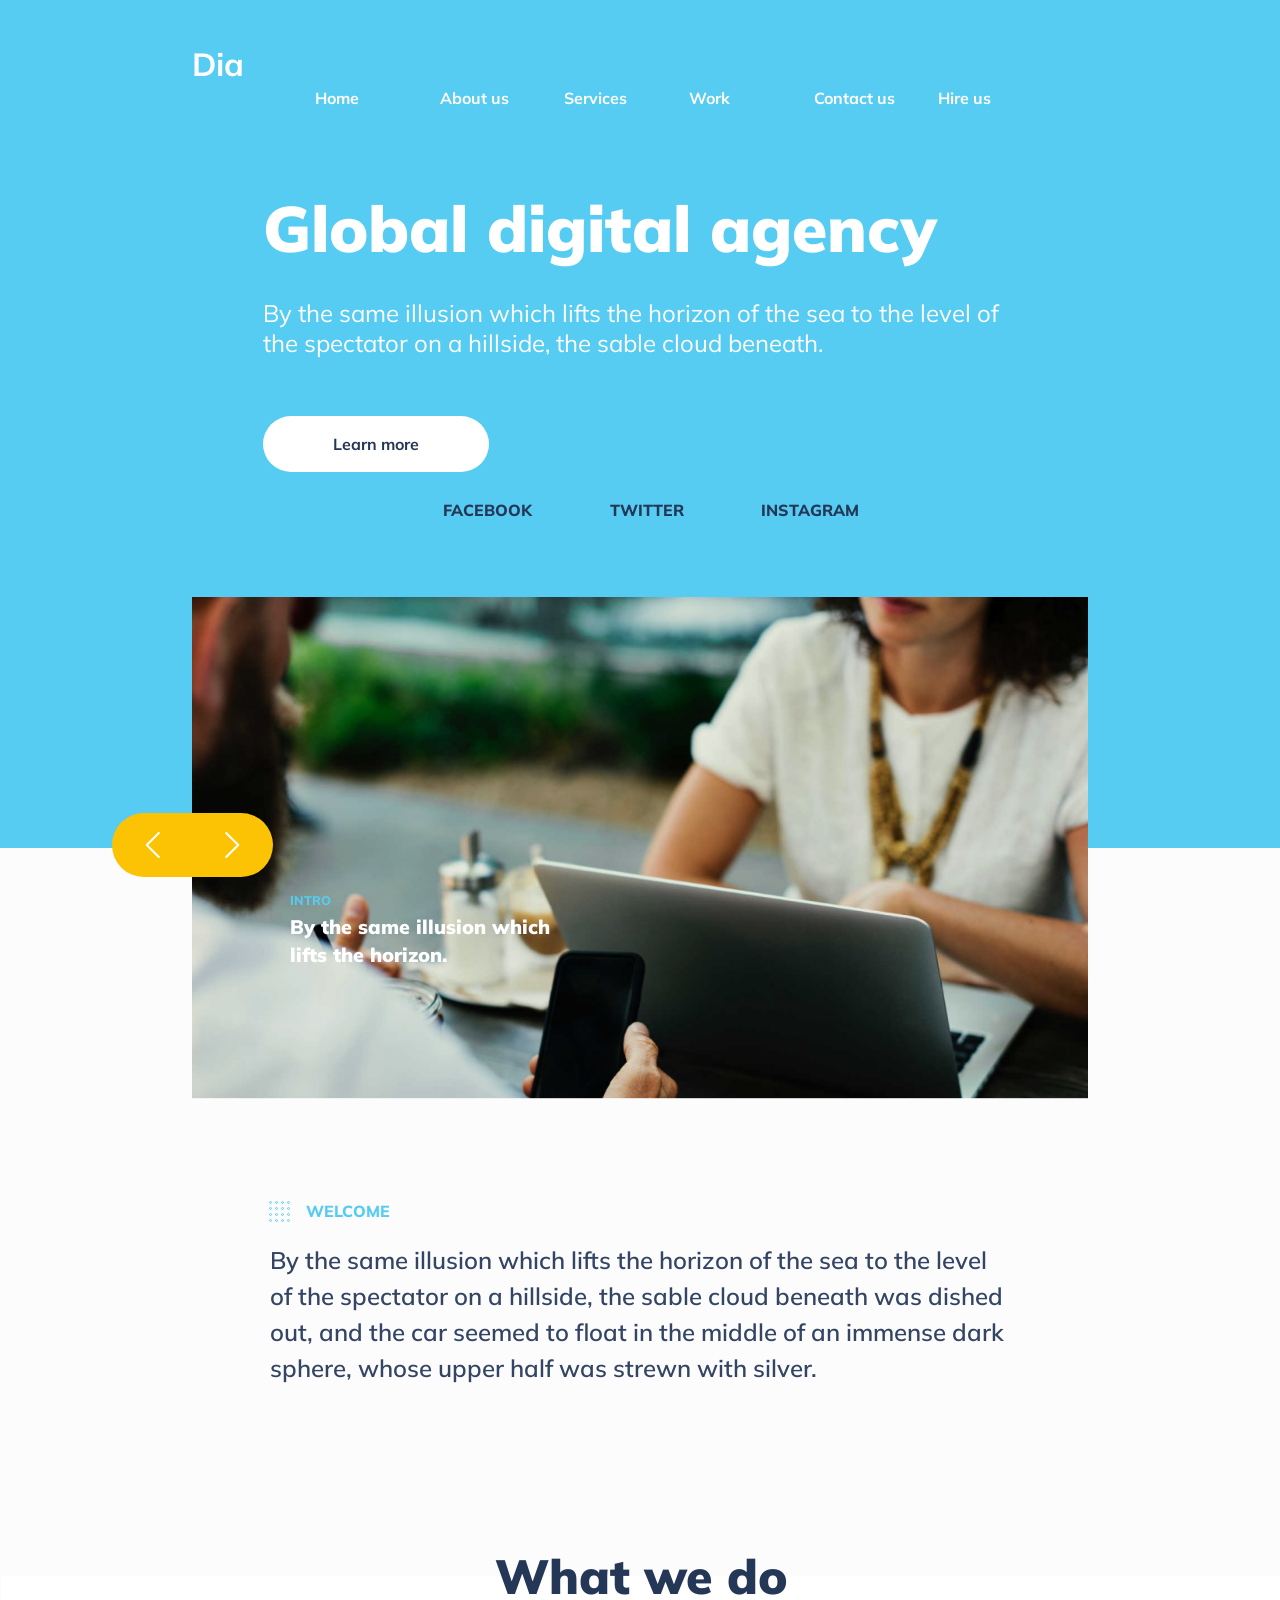
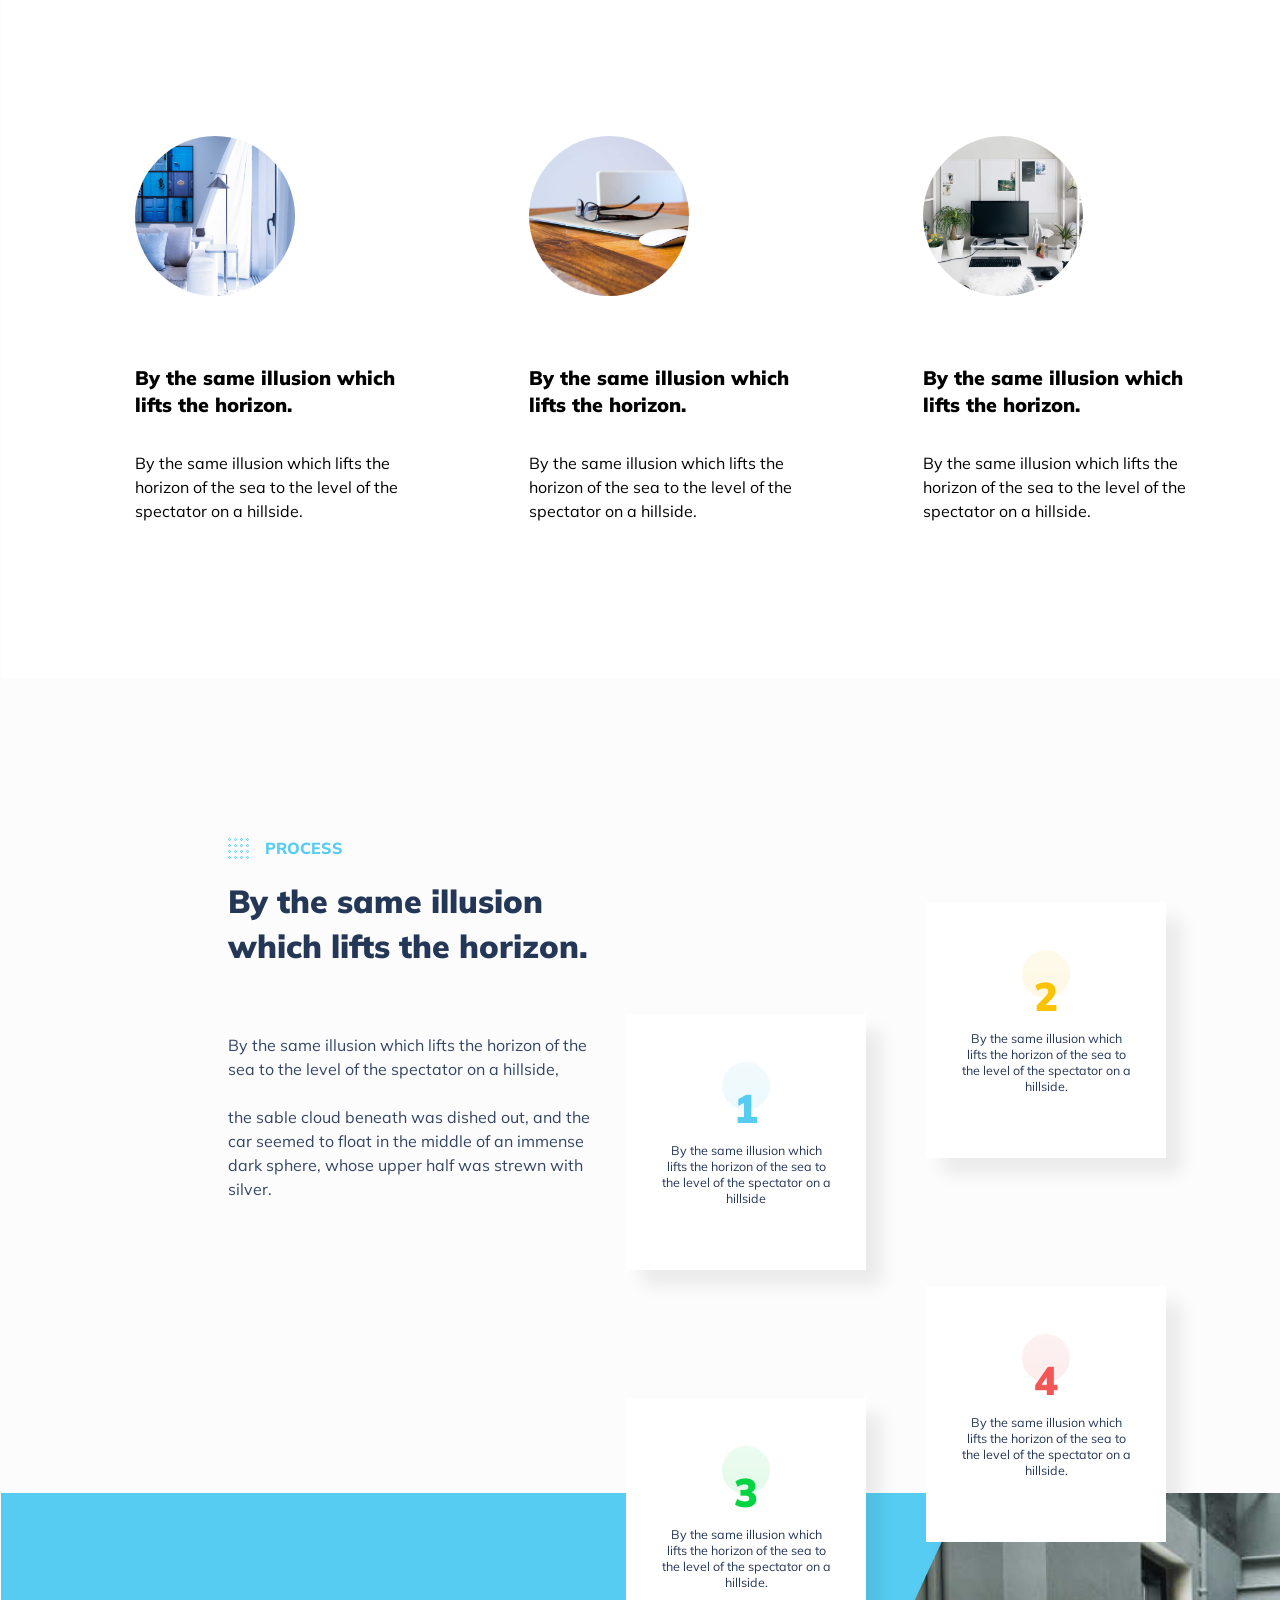
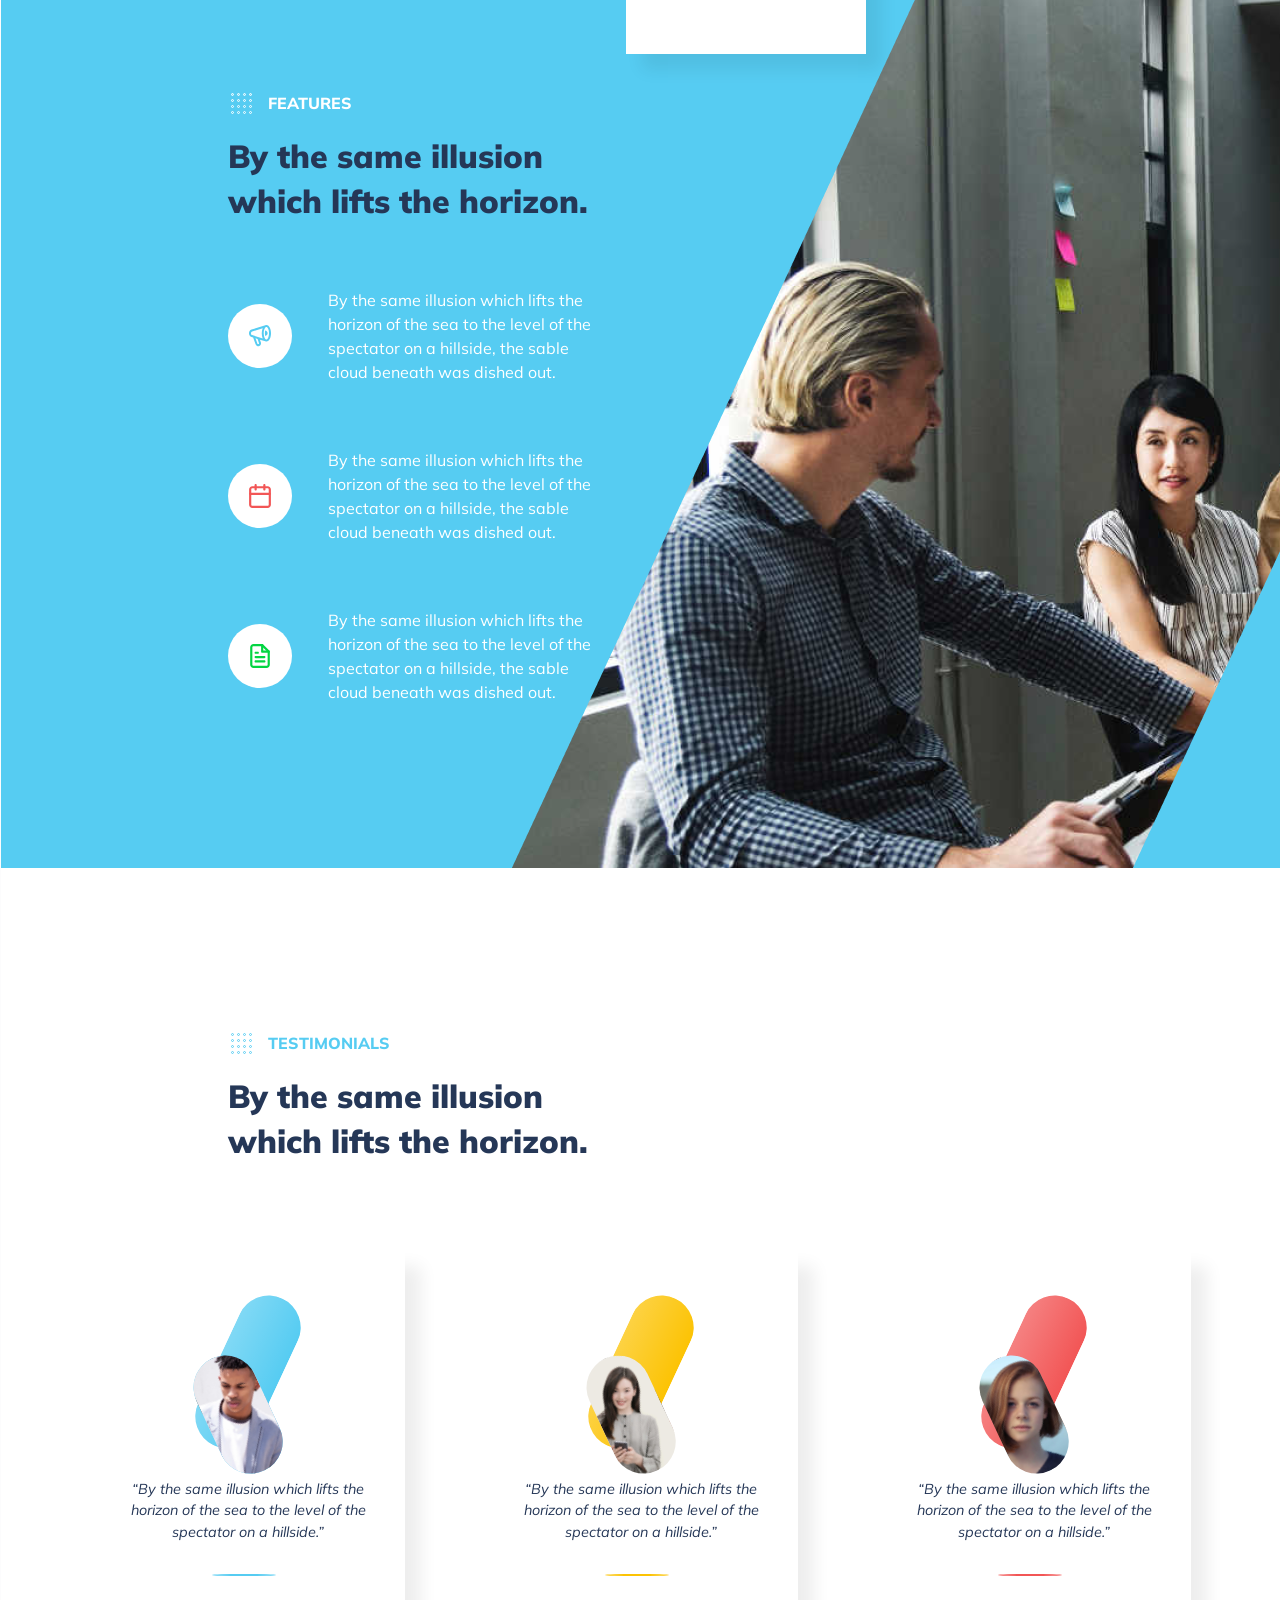
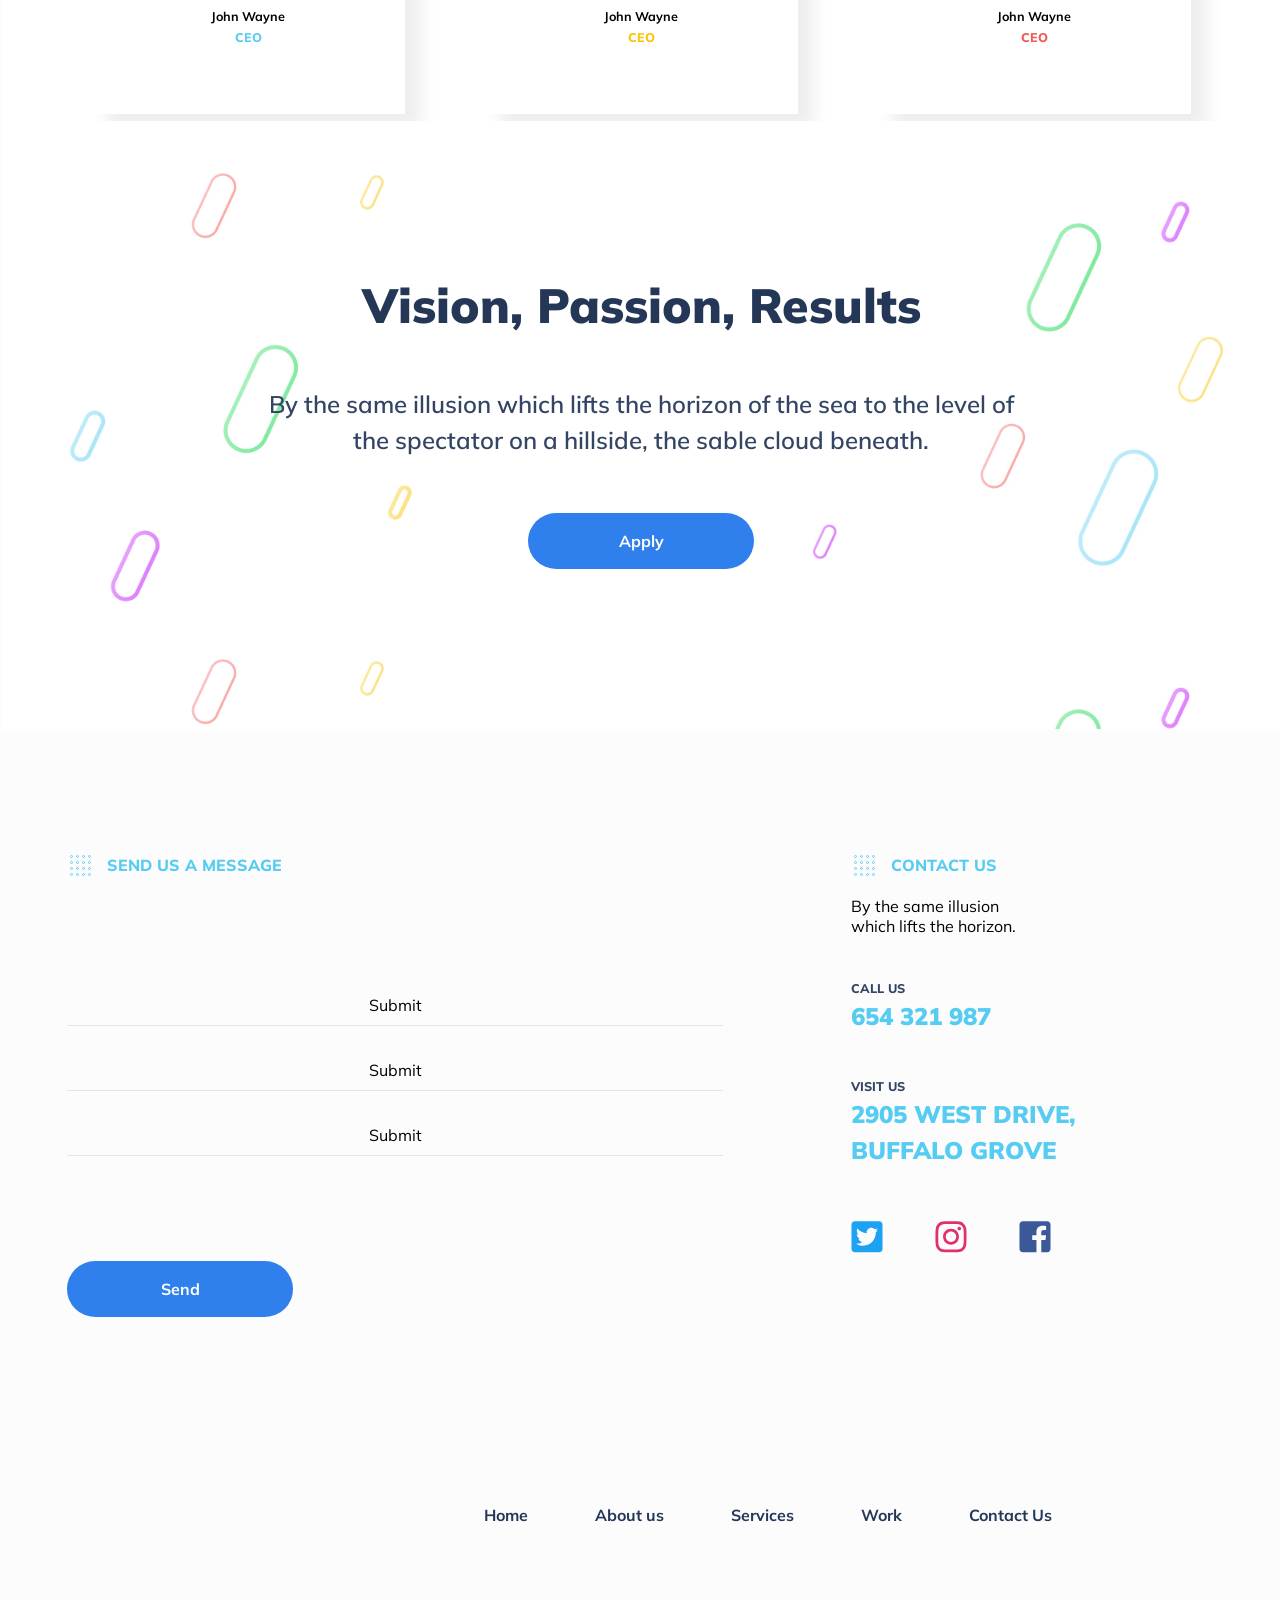
==== commit 19352396: "'Solution'" ====
--- a/index.html
+++ b/index.html
@@ -2,7 +2,6 @@
 <html lang="en">
 <head>
   <meta charset="UTF-8">
-  <meta name="viewport" content="width=device-width, initial-scale=1">
   <title>Dia</title>
   <link rel="stylesheet" href="css/styles.css">
   <link href="https://fonts.googleapis.com/css?family=Muli:300,300i,400,400i,600,700,800,900&display=swap" rel="stylesheet">
@@ -23,7 +22,7 @@
     </ul>
   </nav>
   <div class="global__bigConteiner">
-    <h1 class="global">Global digital agency</h1>
+    <p class="global">Global digital agency</p>
     <p class="global__text">By the same illusion which lifts the horizon of the sea to the level of<br>
       the spectator on a hillside, the sable cloud beneath.</p>
     <button class="global__btn" type="submit">Learn more</button>
@@ -34,7 +33,6 @@
     <button type="submit" class="global__switch_2 global__switch"></button>
     <button type="submit" class="global__switch_1 global__switch"></button>
   </div>
-
   <div class="global__network">
     <label><a href="https://www.facebook.com" class="global__network_item">Facebook</a></label>
     <label><a href="https://twitter.com" class="global__network_item">Twitter</a></label>
@@ -80,7 +78,7 @@
   <div class="steps">
     <div class="steps__conteiner">
       <p class="steps__welcome">Process</p>
-      <h1 class="steps__heading">By the same illusion<br> which lifts the horizon.</h1>
+      <p class="steps__heading">By the same illusion<br> which lifts the horizon.</p>
       <div class="steps__text">
         <p>By the same illusion which lifts the horizon of the<br>
           sea to the level of the spectator on a hillside,<br><br>
@@ -125,7 +123,7 @@
   <div class="clients">
     <div class="clients__conteiner">
       <p class="clients__welcome">Features</p>
-      <h1 class="clients__heading">By the same illusion<br> which lifts the horizon.</h1>
+      <p class="clients__heading">By the same illusion<br> which lifts the horizon.</p>
       <div class="clients__text">
         <div  class="clients__img_1 clients__img"></div>
         <p class="clients__text_1">By the same illusion which lifts the<br>
@@ -157,7 +155,7 @@
     <div>
       <div class="testimonials__welcome__conteiner">
         <p class="testimonials__welcome">Testimonials</p>
-        <h1 class="testimonials__heading">By the same illusion<br> which lifts the horizon.</h1>
+        <p class="testimonials__heading">By the same illusion<br> which lifts the horizon.</p>
       </div>
       <div class="testimonials__text"></div>
       <div class="testimonials__cards">
@@ -196,7 +194,7 @@
   </div>
   <!--CTA -->
   <div class="vision">
-    <h1 class="vision__heading">Vision, Passion, Results</h1>
+    <p class="vision__heading">Vision, Passion, Results</p>
     <p class="vision__text">By the same illusion which lifts the horizon of the sea to the level of<br>
       the spectator on a hillside, the sable cloud beneath.</p>
     <button class="vision__button" type="submit">Apply</button>
@@ -207,16 +205,16 @@
     <div class="footer__left">
       <form method="get" action="#" class="footer__form">
         <p class="footer__form_welcome">Send us a message</p>
-        <input class="footer__form_input" type="email" name="email" placeholder="Your email">
-        <input class="footer__form_input" type="text" name="name"  placeholder="Your name">
-        <input class="footer__form_input" type="text" name="message" placeholder="Your message">
+        <input class="footer__form_input" type="submit" placeholder="Your email">
+        <input class="footer__form_input" type="submit" placeholder="Your name">
+        <input class="footer__form_input" type="submit" placeholder="Your message">
         <button class="footer__form_button" type="submit">Send</button>
       </form>
     </div>
     <div class="footer__right">
       <p class="footer__right_welcome">Contact us</p>
-      <h1 class="footer__right_heading">By the same illusion<br>
-        which lifts the horizon.</h1>
+      <p class="footer__right_heading">By the same illusion<br>
+        which lifts the horizon.</p>
       <p class="footer__right_sText">Call us</p>
       <a href="tel:654 321 987" class="footer__right_phone">654 321 987</a>
       <p class="footer__right_sText">Visit us </p>
--- a/css/styles.css
+++ b/css/styles.css
@@ -316,7 +316,7 @@
 
   .global {
     width: 100%;
-    font-size: 45px; }
+    font-size: 40px; }
     .global__bigConteiner {
       position: relative;
       margin-top: 270px;
@@ -336,33 +336,20 @@
       position: absolute;
       right: 0;
       bottom: 0;
-      margin-left: 110px;
+      margin-left: 150px;
       top: 110px; }
       .global__switch_2 {
-        left: -50px;
-        margin-left: 80px; }
+        left: -80px; }
     .global__network {
       display: flex;
       flex-direction: row;
       width: 300px;
-      left: 150px;
+      left: 170px;
       top: 650px;
       box-sizing: border-box;
       padding: 20px; }
       .global__network_item {
         margin-top: 20px; } }
-@media screen and (max-width: 500px) {
-  .global {
-    font-size: 35px; }
-    .global__conteiner {
-      top: 650px; }
-      .global__conteiner__switch {
-        top: 90px;
-        margin-left: 120px; }
-        .global__conteiner__switch__2 {
-          left: -50px; }
-    .global__network {
-      flex-direction: column; } }
 .main {
   width: 100%;
   font-family: inherit;
@@ -402,6 +389,9 @@
     line-height: 1.5;
     color: #334563; }
 
+@media screen and (max-width: 500px) {
+  .intro__text {
+    font-size: 20px; } }
 .services {
   width: 100%;
   height: auto;
@@ -471,12 +461,9 @@
     grid-template-columns: 264px;
     justify-content: center; }
   .services__card {
-    margin: 0 30px; }
+    margin: 0; }
     .services__card:nth-child(2) {
       margin-top: 30px; } }
-@media screen and (max-width: 500px) {
-  .services__card {
-    margin: 0; } }
 .conteiners-with-numbers {
   width: 240px;
   height: 256px;
@@ -666,11 +653,6 @@
     padding: 20px;
     margin: 0 auto;
     max-width: 404px; } }
-@media screen and (max-width: 500px) {
-  .clients {
-    height: auto; }
-    .clients__photo {
-      display: none; } }
 .testimonials {
   width: 100%;
   min-height: 688px;
@@ -695,7 +677,7 @@
       margin-left: -37px;
       margin-bottom: -23px; }
     .testimonials__welcome__conteiner {
-      width: 362px;
+      max-width: 362px;
       margin-left: 227px;
       transition: 1s; }
   .testimonials__heading {
@@ -798,14 +780,6 @@
     margin: 0 auto; }
   .testimonials__heading {
     font-size: 28px; } }
-@media screen and (max-width: 500px) {
-  .testimonials__welcome__conteiner {
-    padding: 20px;
-    width: 250px; }
-  .testimonials__card {
-    width: 270px; }
-  .testimonials__cards {
-    width: 100%; } }
 .vision {
   width: 100%;
   height: 608px;
@@ -984,9 +958,13 @@
       margin-top: 20px; }
 
 @media screen and (max-width: 1200px) {
+  .footer__nav {
+    margin-right: 0;
+    padding: 20px; }
   .footer__conteiner {
     flex-direction: column;
-    align-items: center; }
+    align-items: center;
+    justify-content: center; }
   .footer__form {
     padding: 20px;
     width: 675px; } }
@@ -994,12 +972,6 @@
   .footer__form {
     padding: 20px;
     width: 100%; } }
-@media screen and (max-width: 500px) {
-  .footer__form {
-    max-width: 320px;
-    margin: 0;
-    left: 0;
-    padding: 0; } }
 .steps {
   width: 100%;
   height: 900px;
@@ -1052,6 +1024,6 @@
       max-width: 404px; } }
 @media screen and (max-width: 585px) {
   .steps {
-    height: 2000px; } }
+    height: 1800px; } }
 
 /*# sourceMappingURL=styles.css.map */
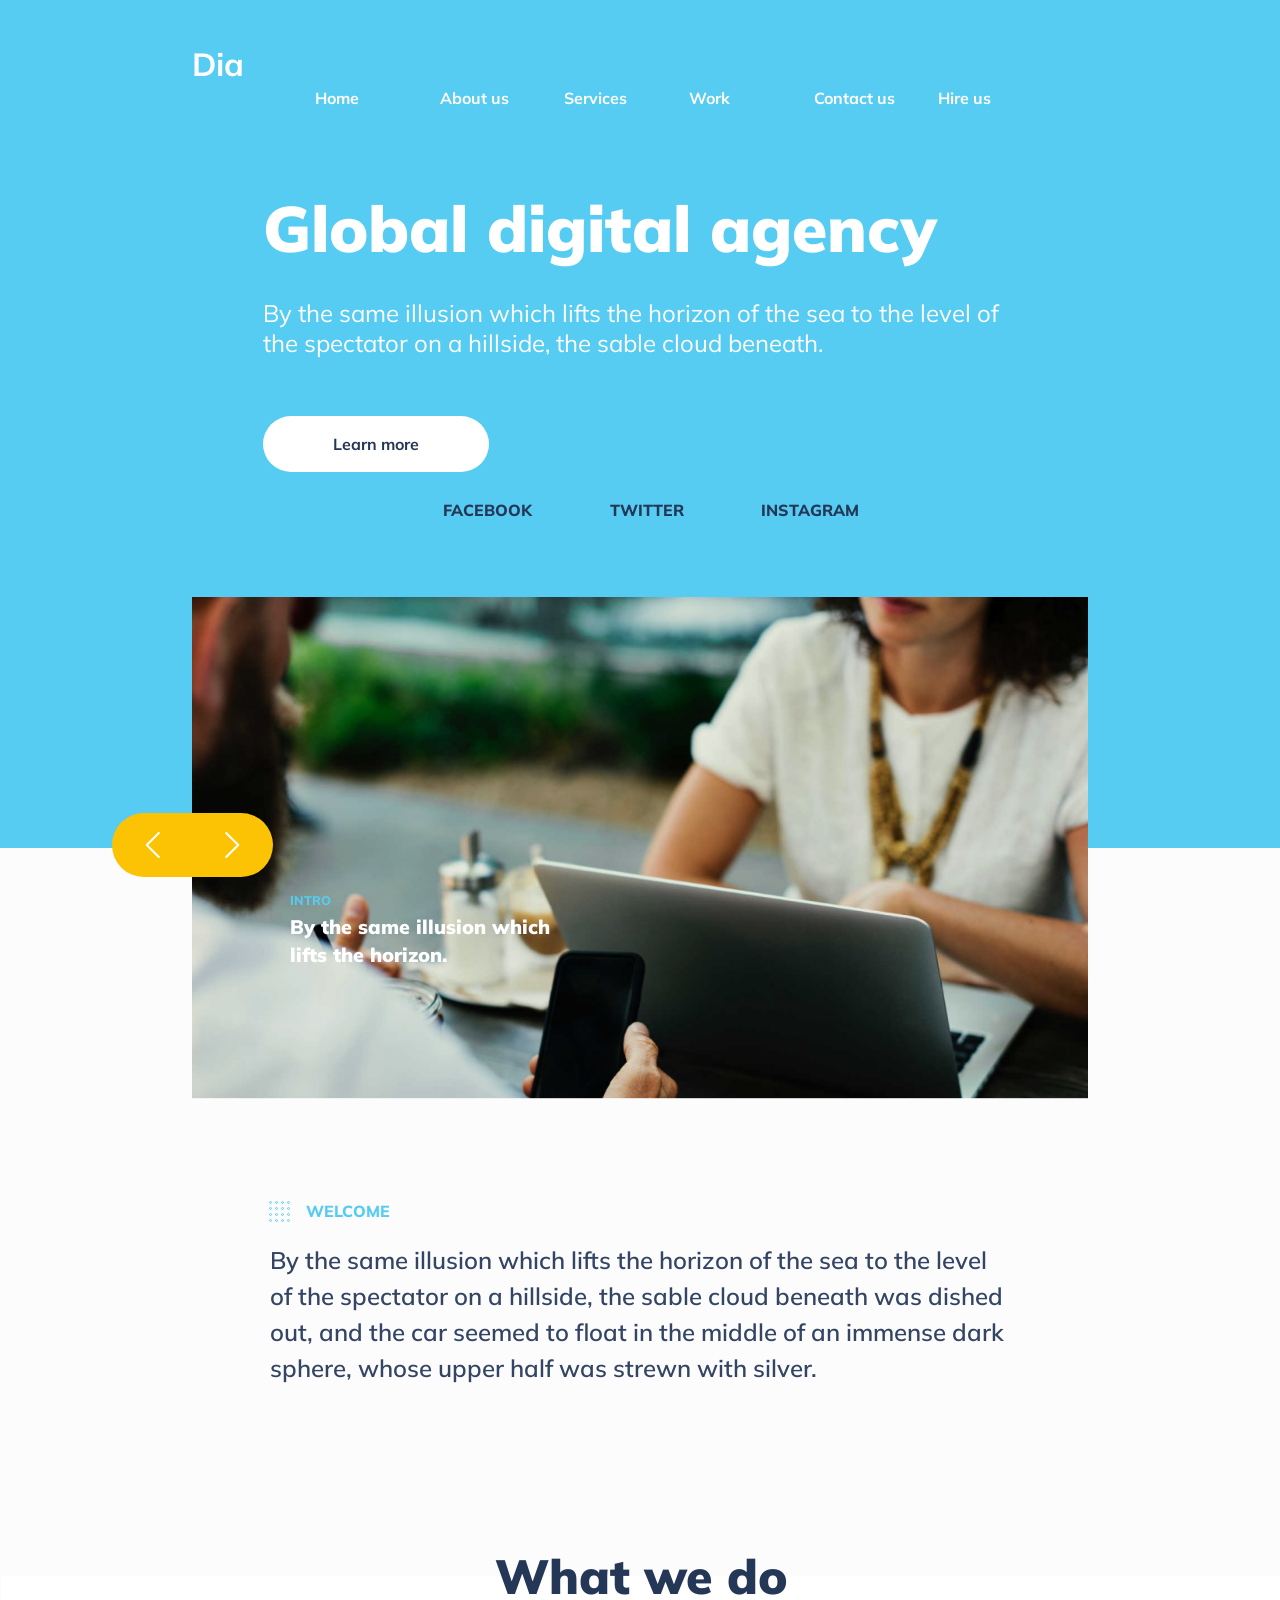
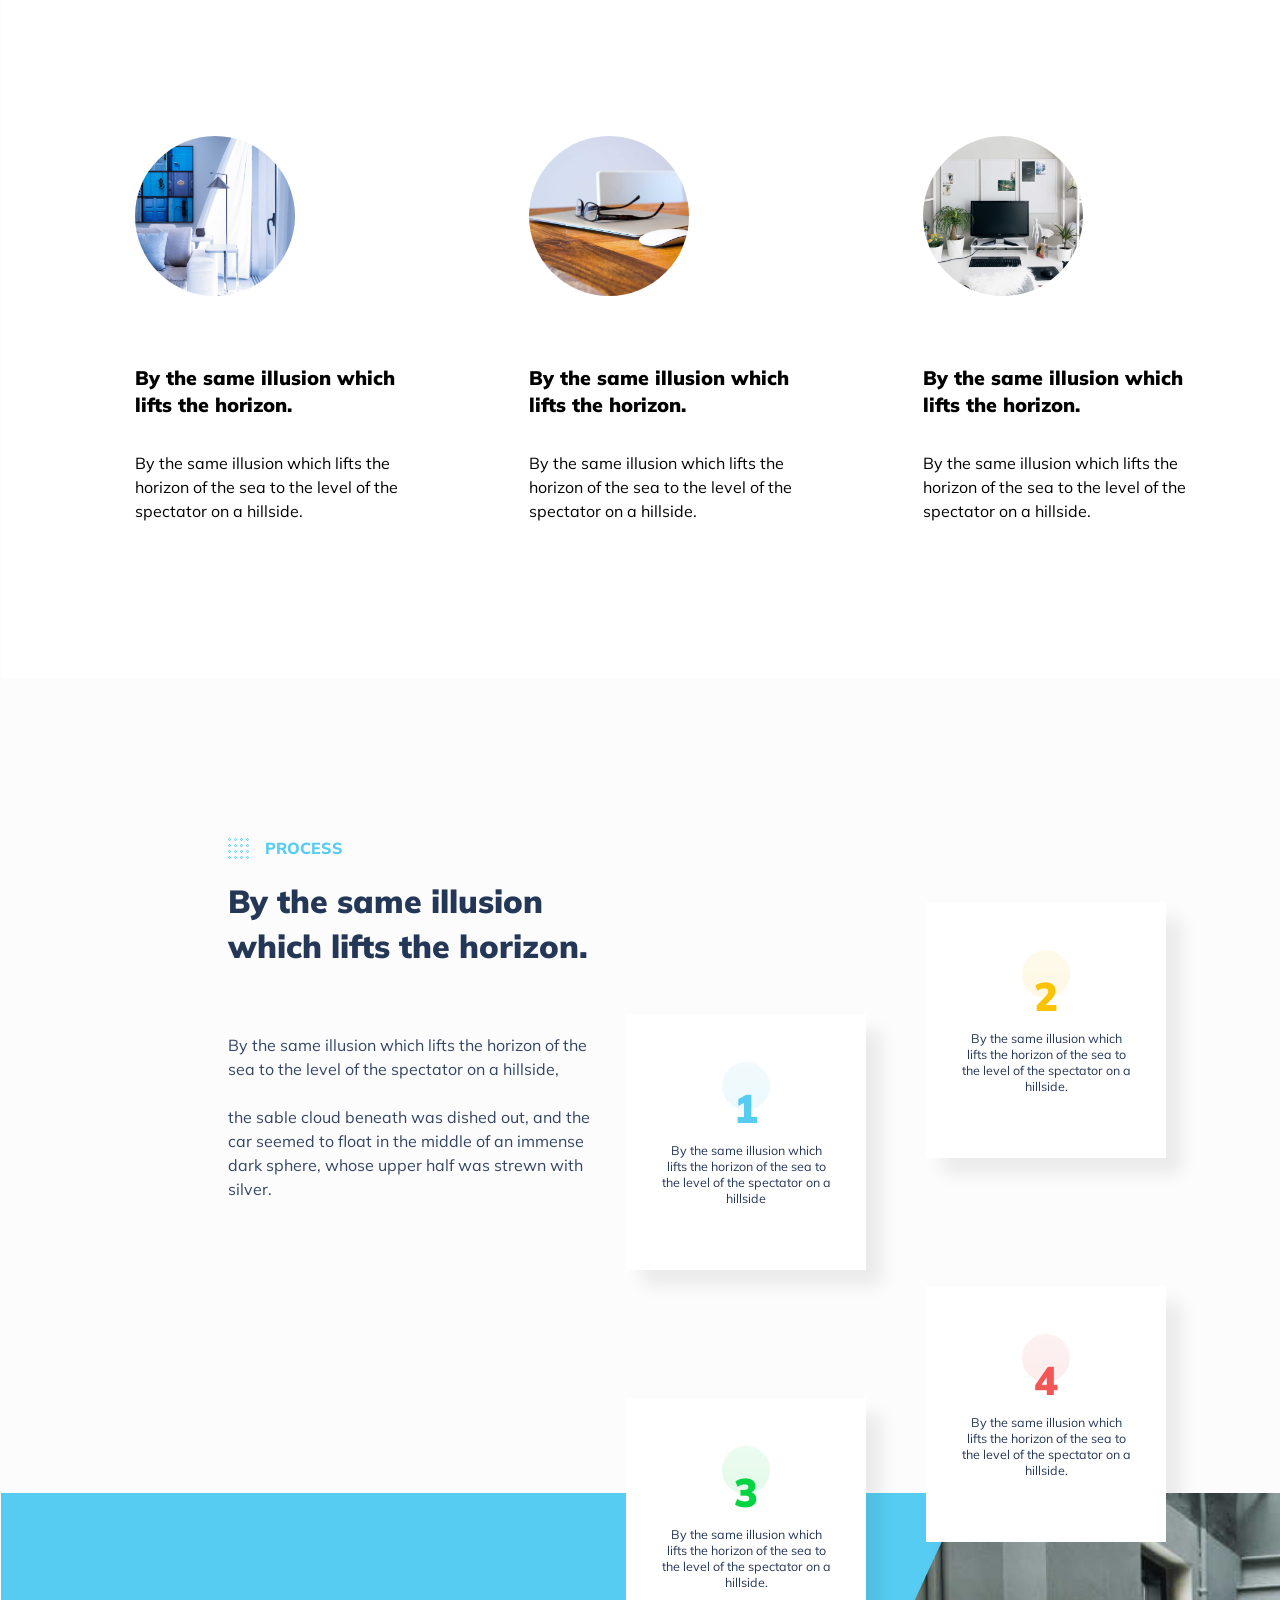
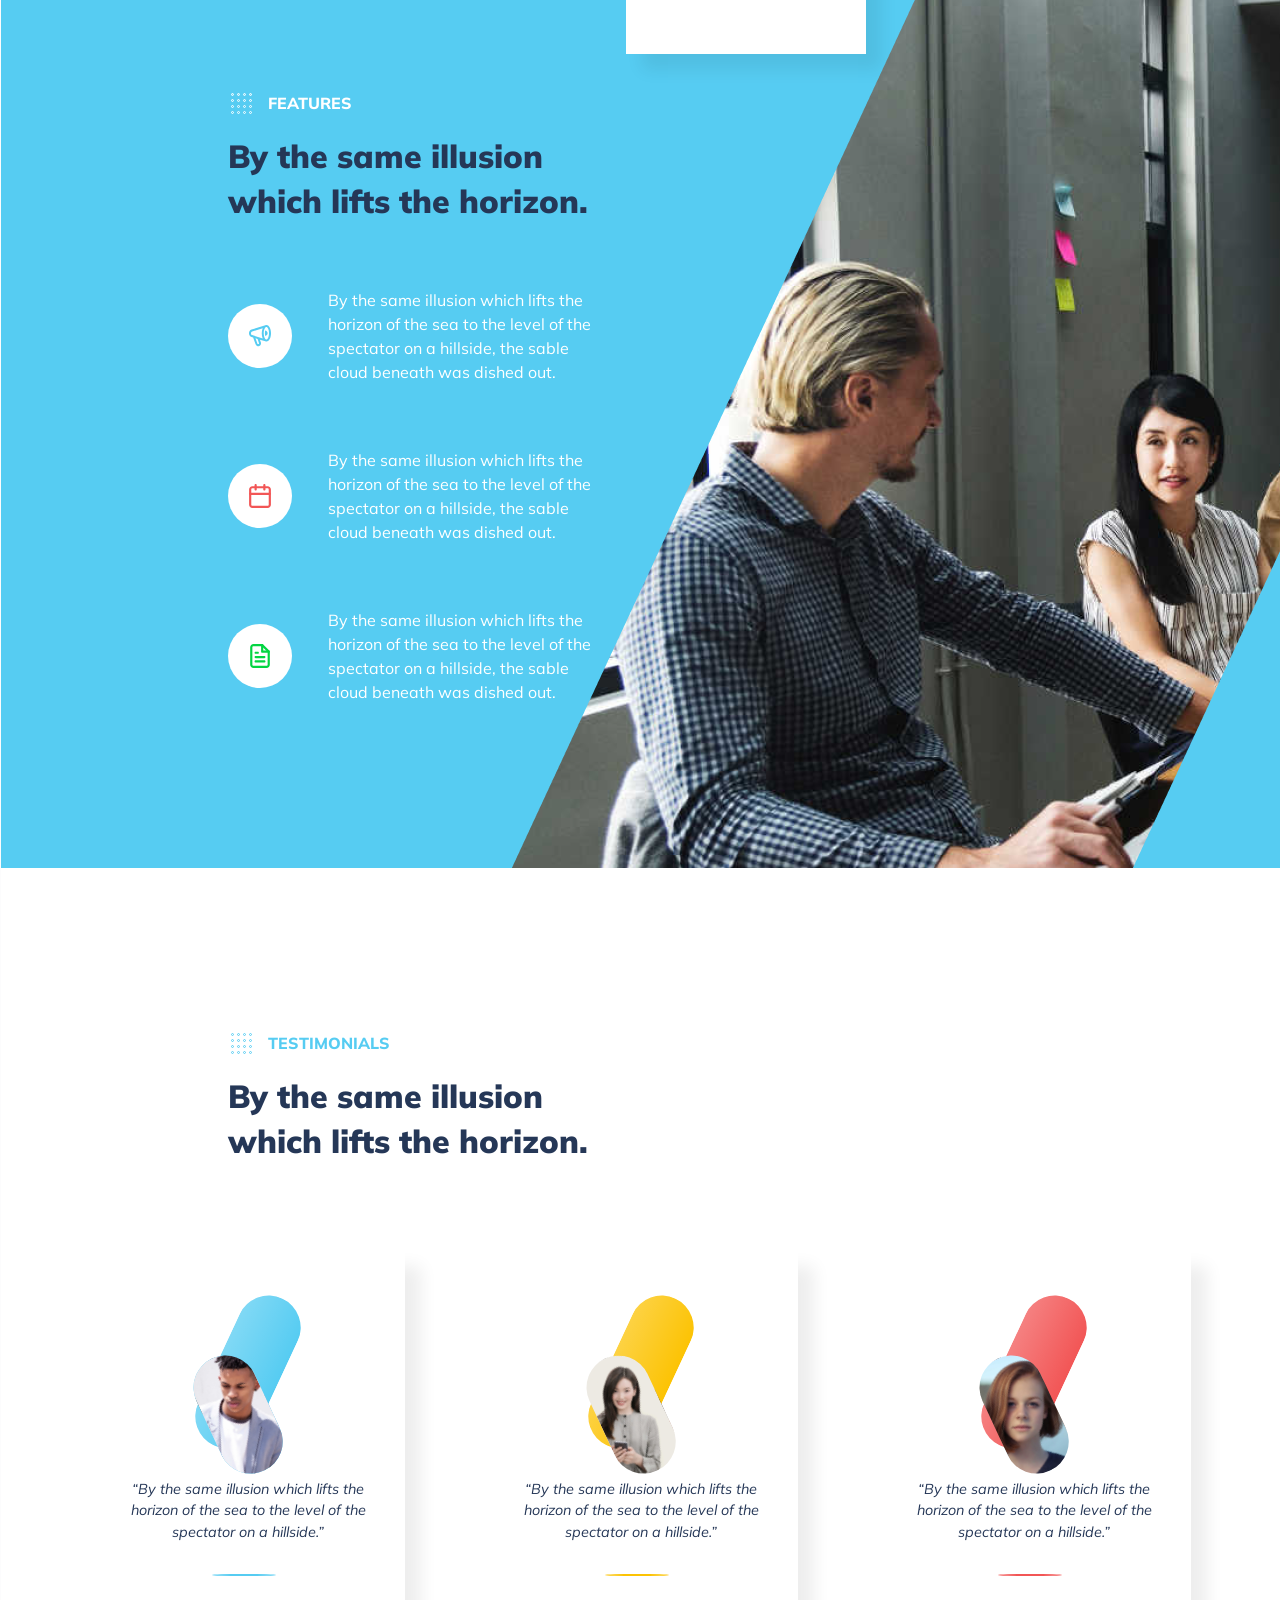
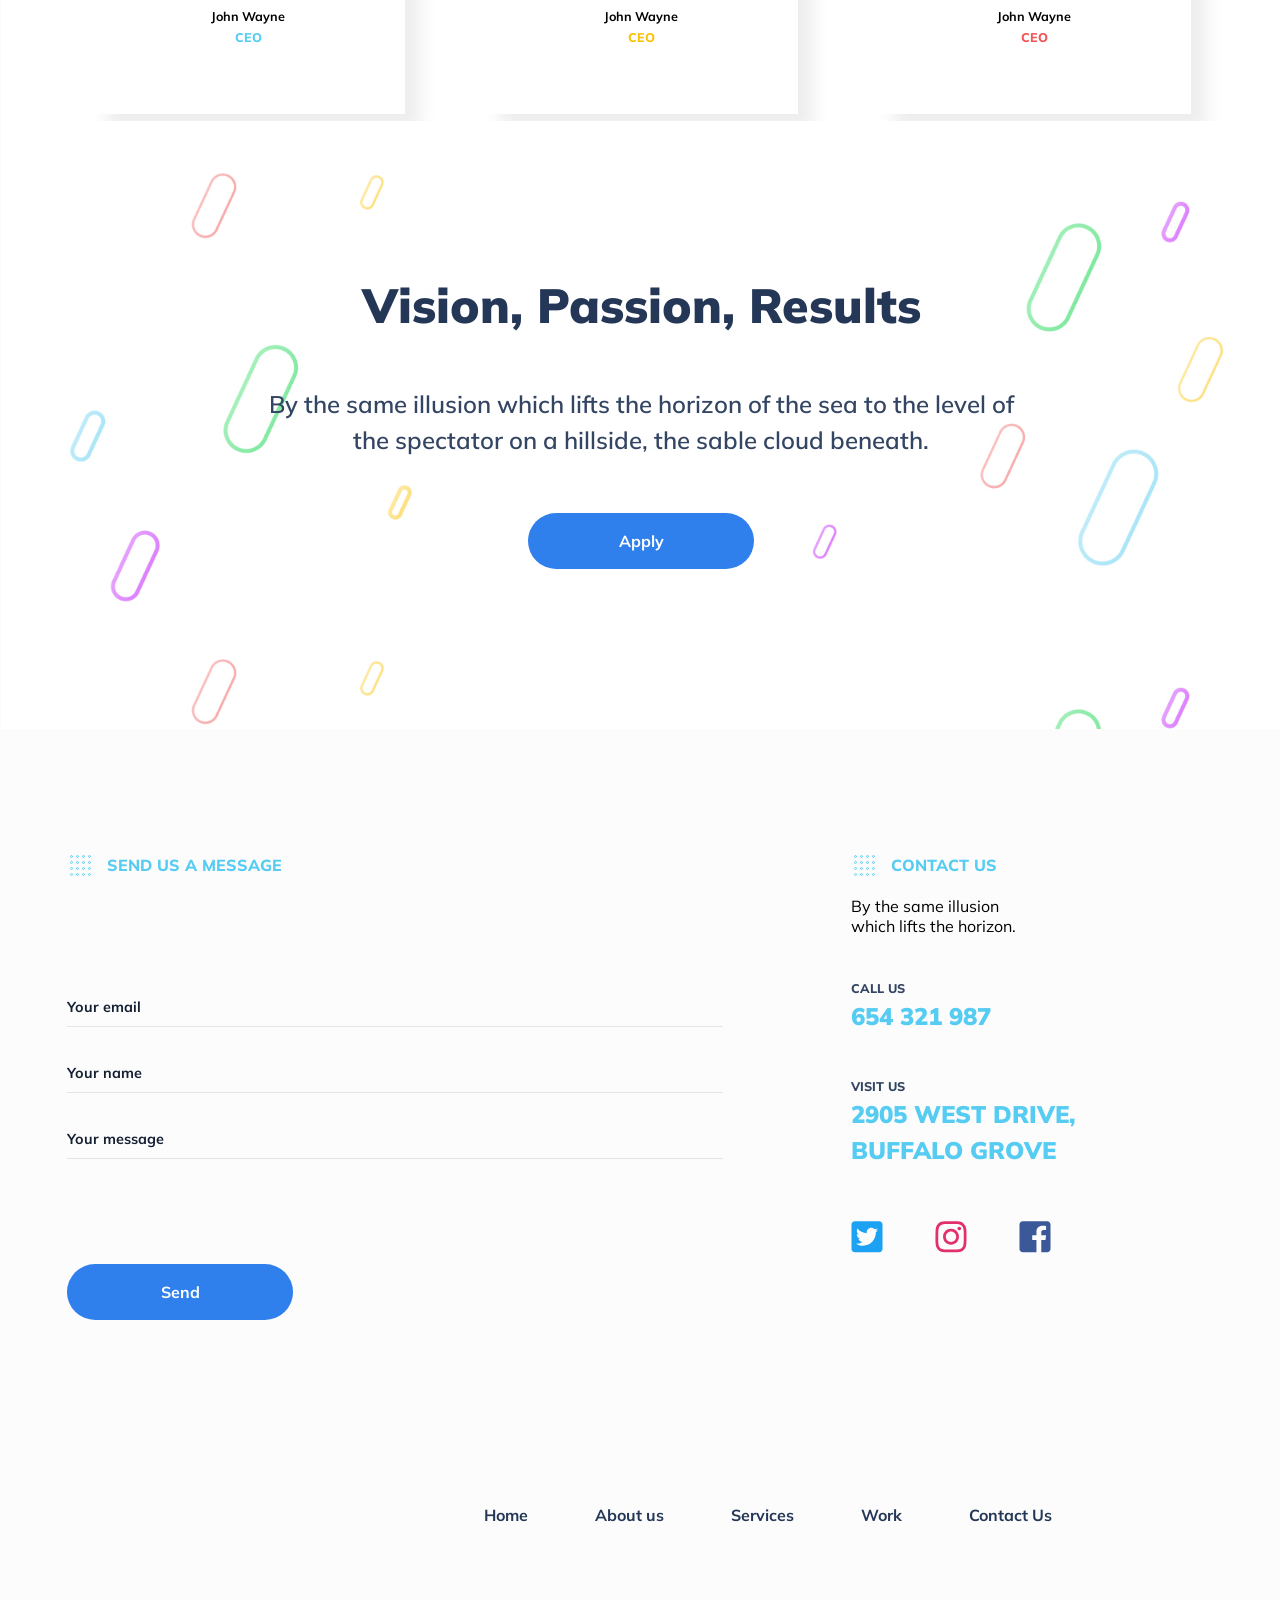
==== commit fcbcf8b6: ":solution;" ====
--- a/index.html
+++ b/index.html
@@ -2,6 +2,7 @@
 <html lang="en">
 <head>
   <meta charset="UTF-8">
+  <meta name="viewport" content="width=device-width, initial-scale=1">
   <title>Dia</title>
   <link rel="stylesheet" href="css/styles.css">
   <link href="https://fonts.googleapis.com/css?family=Muli:300,300i,400,400i,600,700,800,900&display=swap" rel="stylesheet">
@@ -205,9 +206,9 @@
     <div class="footer__left">
       <form method="get" action="#" class="footer__form">
         <p class="footer__form_welcome">Send us a message</p>
-        <input class="footer__form_input" type="submit" placeholder="Your email">
-        <input class="footer__form_input" type="submit" placeholder="Your name">
-        <input class="footer__form_input" type="submit" placeholder="Your message">
+        <input class="footer__form_input" type="email" name="email" placeholder="Your email">
+        <input class="footer__form_input" type="text" name="name"  placeholder="Your name">
+        <input class="footer__form_input" type="text" name="message" placeholder="Your message">
         <button class="footer__form_button" type="submit">Send</button>
       </form>
     </div>
--- a/css/styles.css
+++ b/css/styles.css
@@ -316,7 +316,7 @@
 
   .global {
     width: 100%;
-    font-size: 40px; }
+    font-size: 45px; }
     .global__bigConteiner {
       position: relative;
       margin-top: 270px;
@@ -336,20 +336,41 @@
       position: absolute;
       right: 0;
       bottom: 0;
-      margin-left: 150px;
+      margin-left: 110px;
       top: 110px; }
       .global__switch_2 {
-        left: -80px; }
+        left: -50px;
+        margin-left: 80px; }
     .global__network {
       display: flex;
       flex-direction: row;
       width: 300px;
-      left: 170px;
+      left: 150px;
       top: 650px;
       box-sizing: border-box;
       padding: 20px; }
       .global__network_item {
         margin-top: 20px; } }
+@media screen and (max-width: 500px) {
+  .global {
+    font-size: 35px; }
+    .global__conteiner {
+      top: 650px; }
+      .global__conteiner__text {
+        font-size: 16px;
+        bottom: 200px;
+        left: 20px; }
+    .global__switch {
+      top: 130px;
+      margin-left: 140px;
+      width: 50px;
+      height: 35px; }
+      .global__switch__2 {
+        left: -50px; }
+    .global__network {
+      flex-direction: column;
+      margin-left: 50px;
+      left: 0; } }
 .main {
   width: 100%;
   font-family: inherit;
@@ -391,7 +412,7 @@
 
 @media screen and (max-width: 500px) {
   .intro__text {
-    font-size: 20px; } }
+    font-size: 18px; } }
 .services {
   width: 100%;
   height: auto;
@@ -461,9 +482,14 @@
     grid-template-columns: 264px;
     justify-content: center; }
   .services__card {
-    margin: 0; }
+    margin: 0 30px; }
     .services__card:nth-child(2) {
       margin-top: 30px; } }
+@media screen and (max-width: 500px) {
+  .services__card {
+    margin: 0; }
+    .services__card:hover {
+      transform: scale(1); } }
 .conteiners-with-numbers {
   width: 240px;
   height: 256px;
@@ -571,6 +597,11 @@
       left: 0;
       top: 0;
       margin: 20px; } }
+@media screen and (max-width: 500px) {
+  .conteiners-with-numbers__1, .conteiners-with-numbers__2, .conteiners-with-numbers__3, .conteiners-with-numbers__4 {
+    margin: 20px 0; }
+    .conteiners-with-numbers__1:hover, .conteiners-with-numbers__2:hover, .conteiners-with-numbers__3:hover, .conteiners-with-numbers__4:hover {
+      transform: scale(1); } }
 .clients {
   background-color: #56CCF2;
   width: 100%;
@@ -653,6 +684,15 @@
     padding: 20px;
     margin: 0 auto;
     max-width: 404px; } }
+@media screen and (max-width: 500px) {
+  .clients {
+    height: 1000px; }
+    .clients__text {
+      font-size: 12px; }
+      .clients__text_1, .clients__text_2, .clients__text_3 {
+        margin: 0; }
+    .clients__photo {
+      display: none; } }
 .testimonials {
   width: 100%;
   min-height: 688px;
@@ -677,7 +717,7 @@
       margin-left: -37px;
       margin-bottom: -23px; }
     .testimonials__welcome__conteiner {
-      max-width: 362px;
+      width: 362px;
       margin-left: 227px;
       transition: 1s; }
   .testimonials__heading {
@@ -780,6 +820,15 @@
     margin: 0 auto; }
   .testimonials__heading {
     font-size: 28px; } }
+@media screen and (max-width: 500px) {
+  .testimonials__welcome__conteiner {
+    padding: 10px;
+    width: 250px; }
+  .testimonials__card {
+    width: 270px;
+    margin: 0; }
+  .testimonials__cards {
+    width: 100%; } }
 .vision {
   width: 100%;
   height: 608px;
@@ -827,7 +876,8 @@
     font-size: 38px;
     padding: 20px; }
   .vision__text {
-    padding: 20px; } }
+    padding: 20px;
+    font-size: 20px; } }
 .footer {
   background-color: #fcfcfd;
   width: 100%;
@@ -958,9 +1008,6 @@
       margin-top: 20px; }
 
 @media screen and (max-width: 1200px) {
-  .footer__nav {
-    margin-right: 0;
-    padding: 20px; }
   .footer__conteiner {
     flex-direction: column;
     align-items: center;
@@ -971,7 +1018,15 @@
 @media screen and (max-width: 800px) {
   .footer__form {
     padding: 20px;
-    width: 100%; } }
+    width: 100%; }
+  .footer__nav {
+    margin: 0; } }
+@media screen and (max-width: 500px) {
+  .footer__form {
+    max-width: 320px;
+    margin: 0;
+    left: 0;
+    padding: 0; } }
 .steps {
   width: 100%;
   height: 900px;
@@ -1024,6 +1079,6 @@
       max-width: 404px; } }
 @media screen and (max-width: 585px) {
   .steps {
-    height: 1800px; } }
+    height: 2000px; } }
 
 /*# sourceMappingURL=styles.css.map */
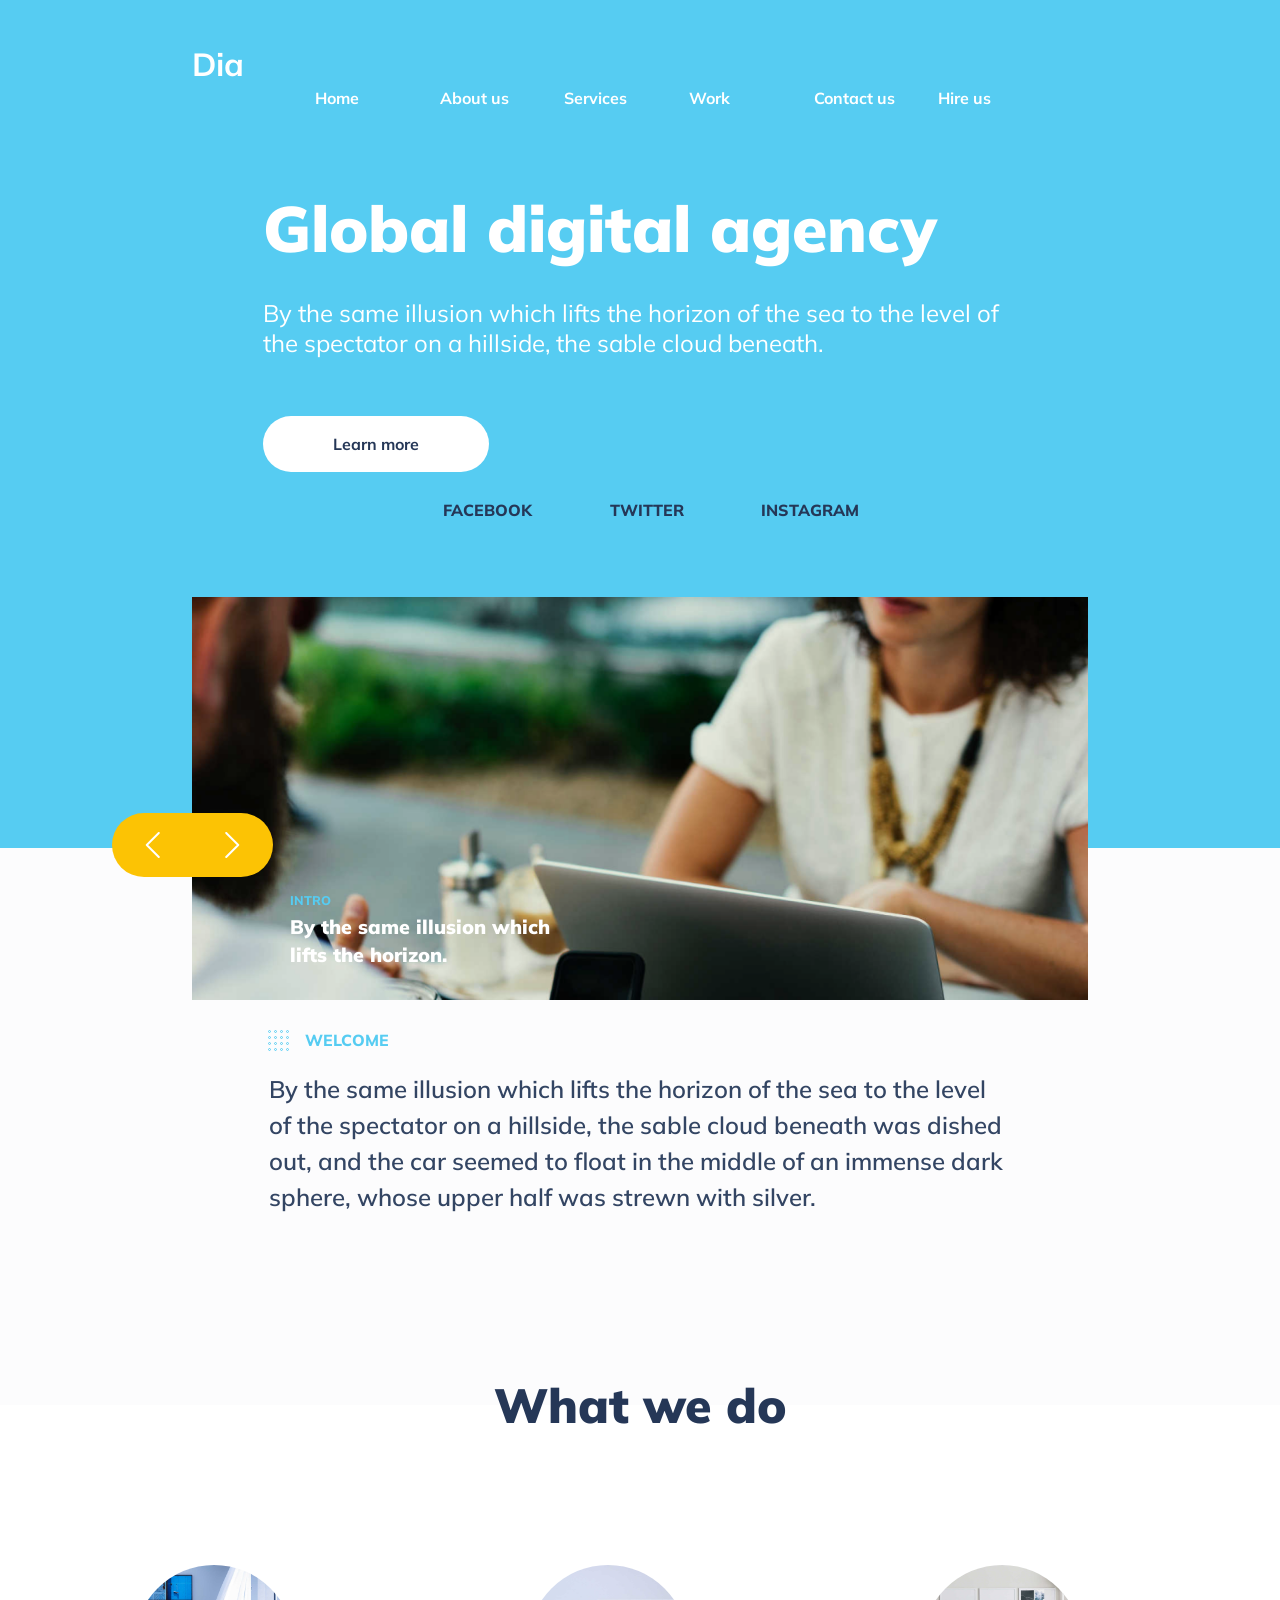
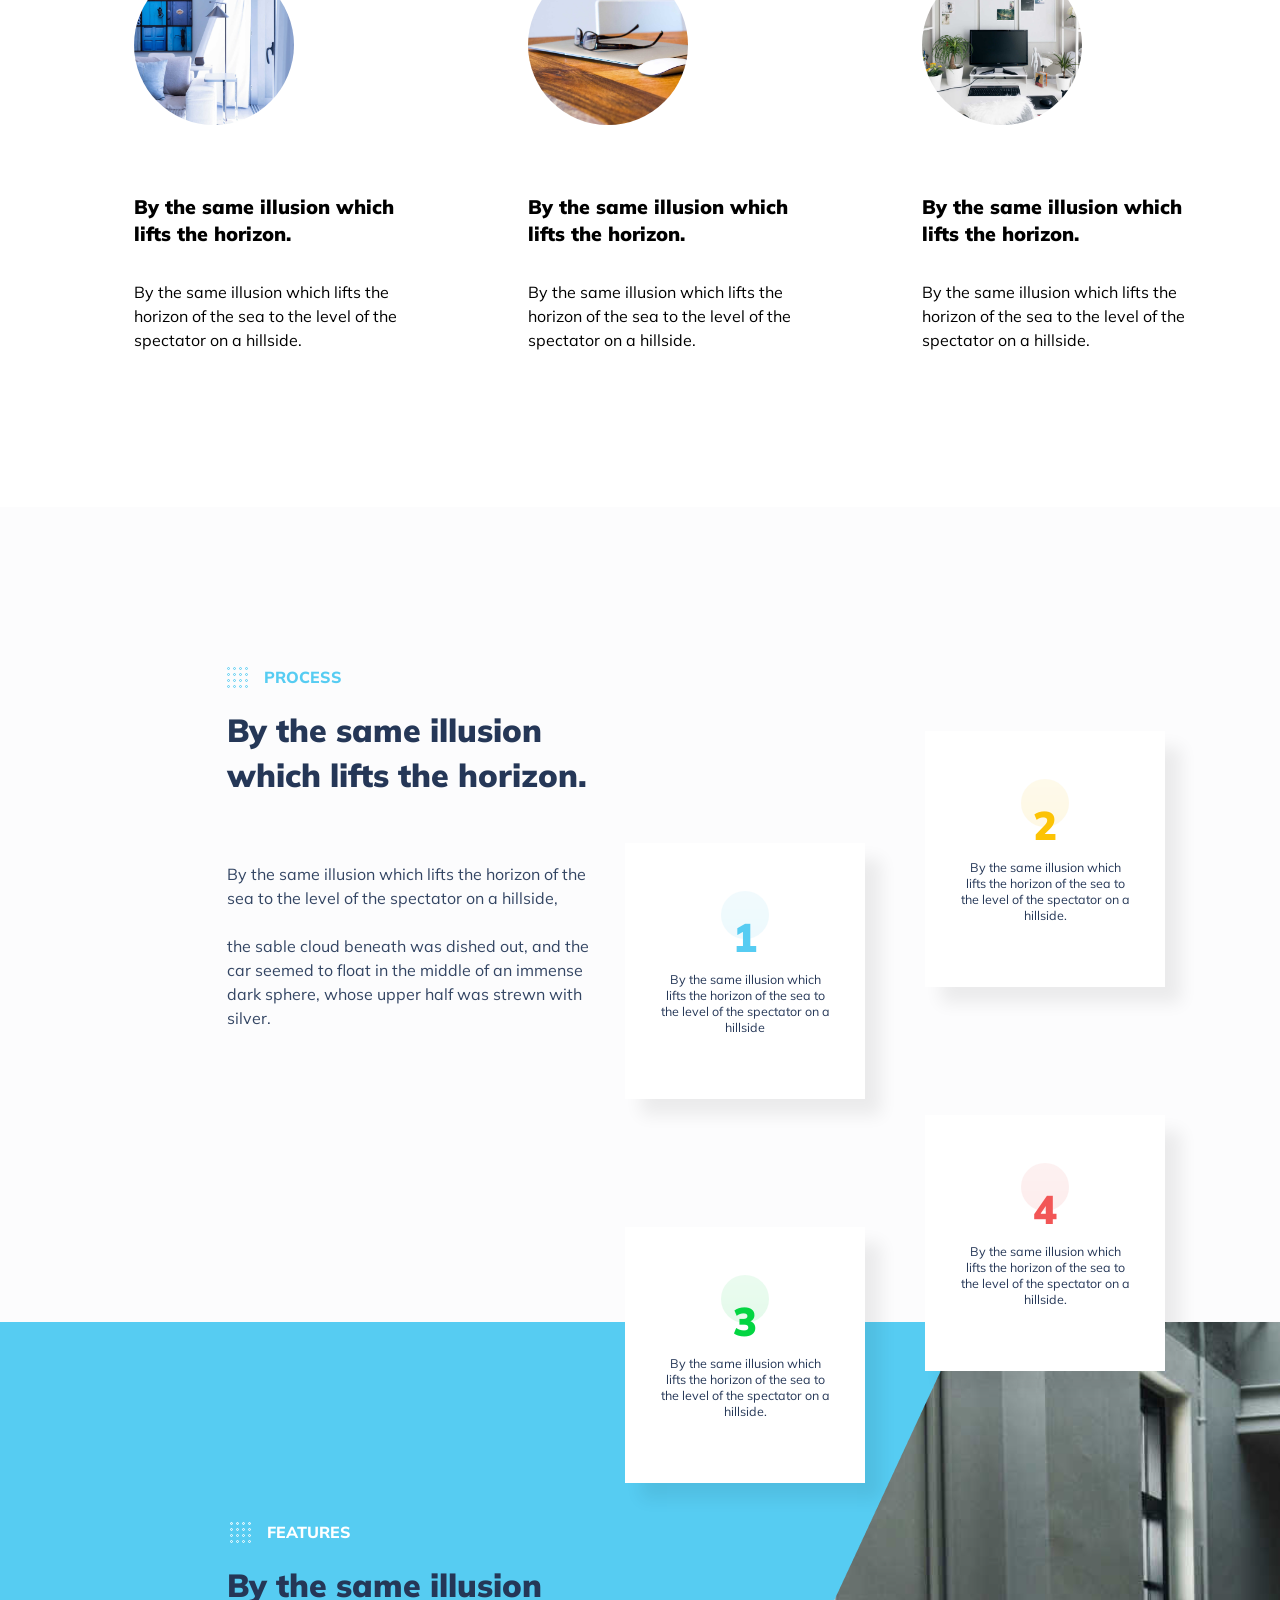
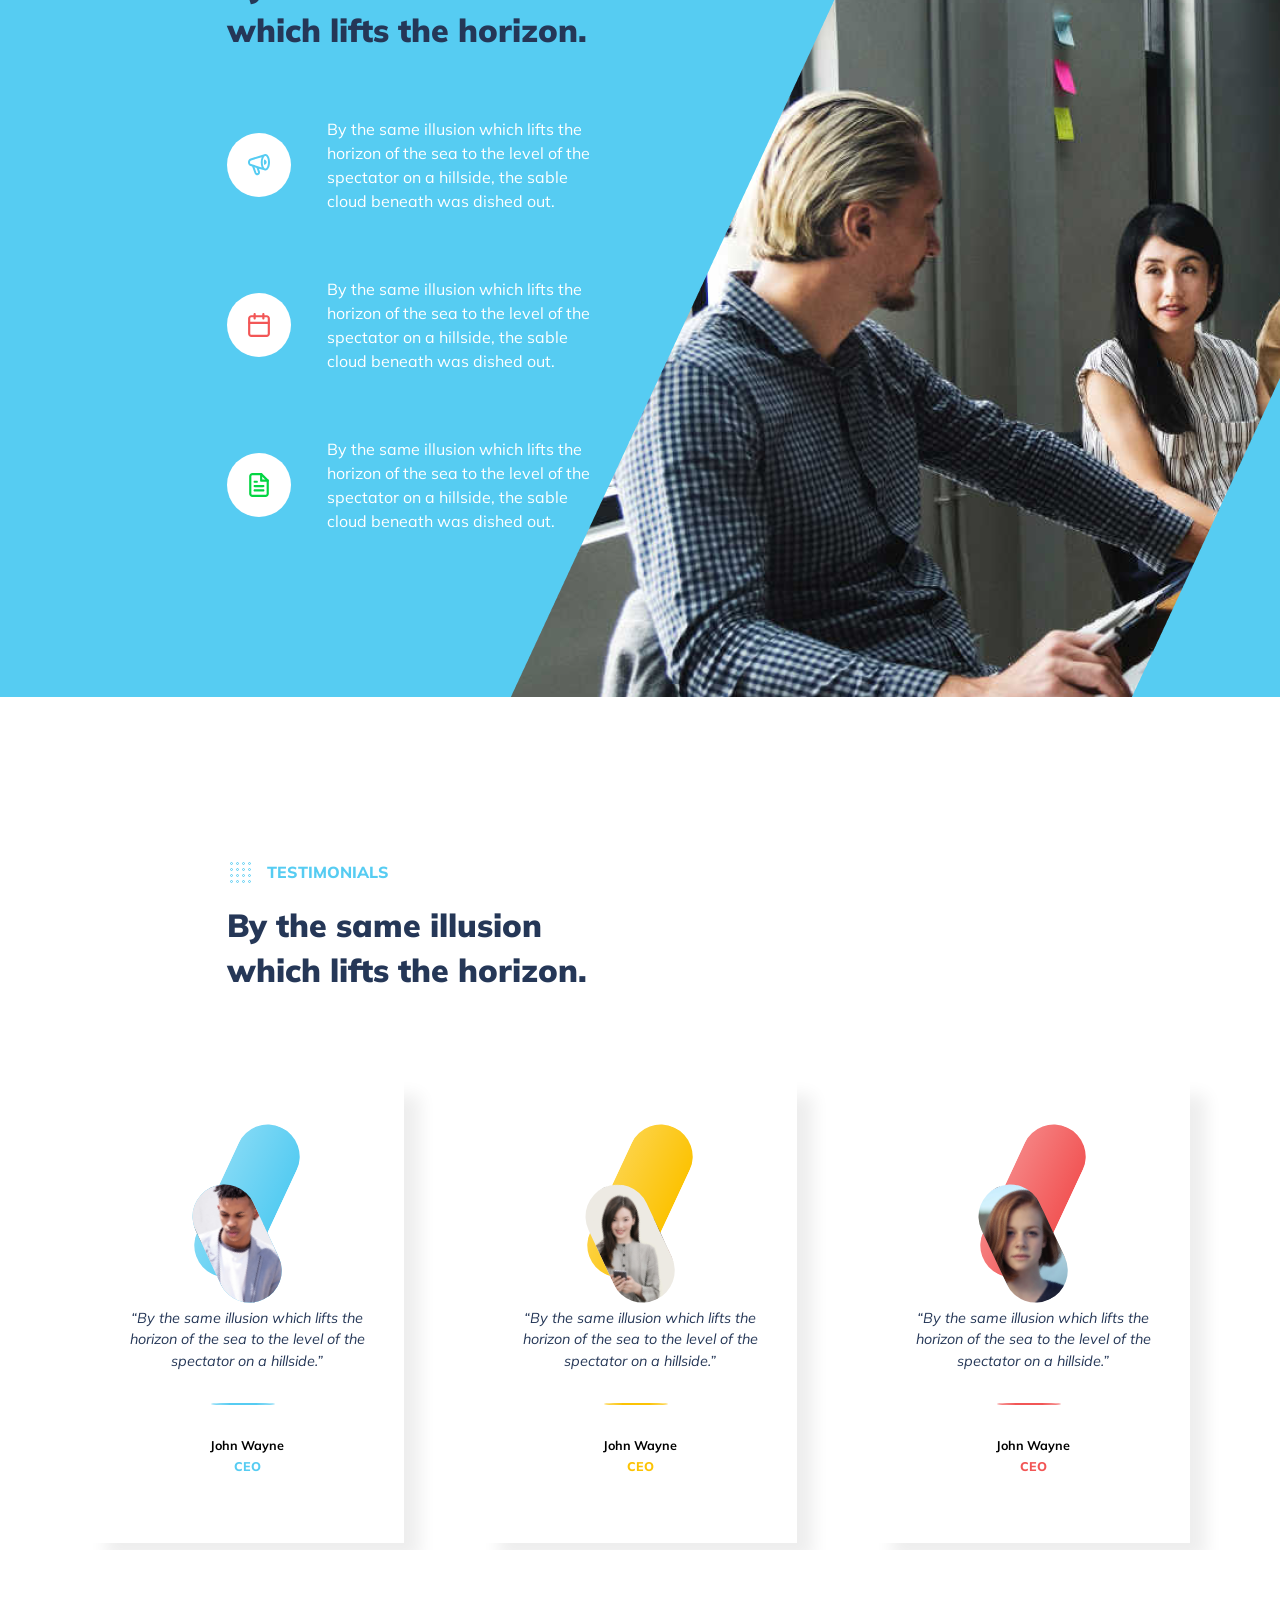
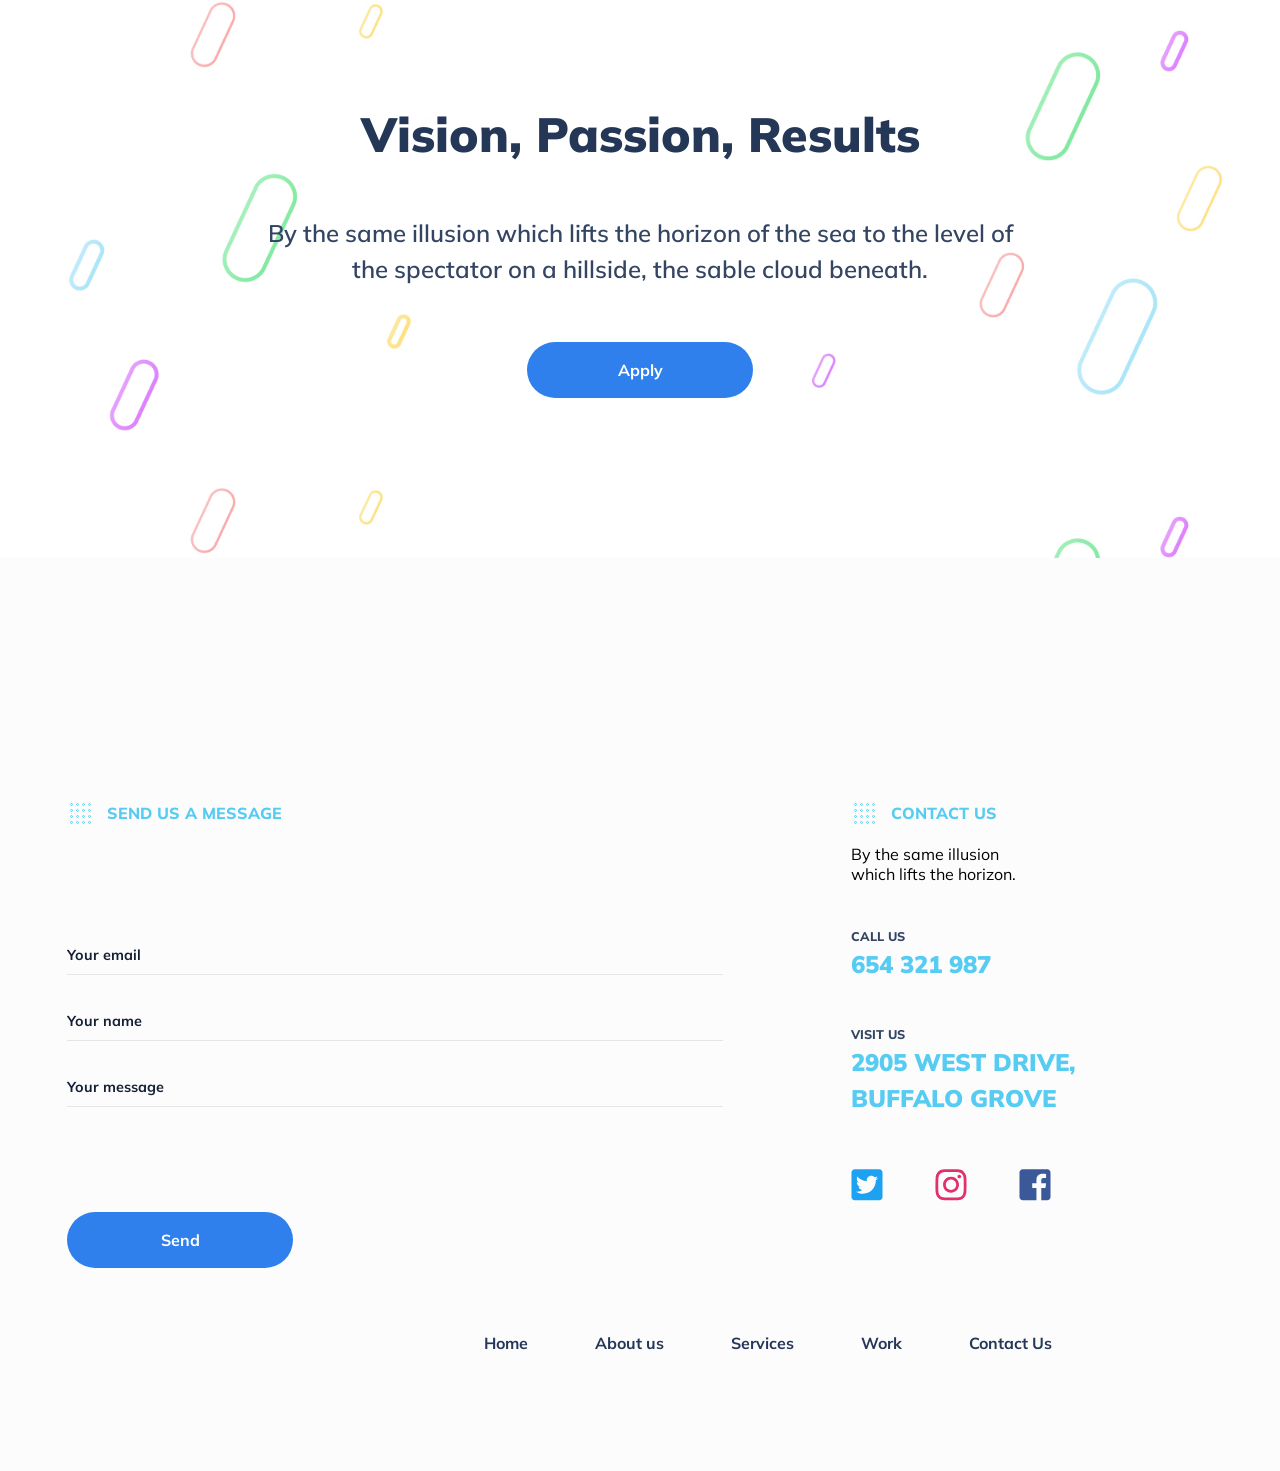
==== commit 61072b88: "'final'" ====
--- a/index.html
+++ b/index.html
@@ -6,20 +6,26 @@
   <title>Dia</title>
   <link rel="stylesheet" href="css/styles.css">
   <link href="https://fonts.googleapis.com/css?family=Muli:300,300i,400,400i,600,700,800,900&display=swap" rel="stylesheet">
+  <script src="script/script.js" defer></script>
 </head>
 <body>
 <header class="header">
   <div class="header__block1"></div>
   <div class="header__block2"></div>
   <div class="header__nav_dia">Dia</div>
+  <div class="burger" onclick="burger()">
+    <a href="#" class="burger__button">
+      <span class="burger__lines"></span>
+    </a>
+  </div>
   <nav class="header__nav">
     <ul class="header__nav_list">
-      <li class="header__nav_menu"><a href="#" class="header__nav__link">Home</a></li>
-      <li class="header__nav_menu"><a href="#" class="header__nav__link">About us</a></li>
-      <li class="header__nav_menu"><a href="#" class="header__nav__link">Services</a></li>
-      <li class="header__nav_menu"><a href="#" class="header__nav__link">Work</a></li>
-      <li class="header__nav_menu"><a href="#" class="header__nav__link">Contact us</a></li>
-      <li class="header__nav_menu"><a href="#" class="header__nav__link">Hire us</a></li>
+      <li class="header__nav_menu"><a href="#" class="header__nav__link burger__nav_link">Home</a></li>
+      <li class="header__nav_menu"><a href="#" class="header__nav__link burger__nav_link">About us</a></li>
+      <li class="header__nav_menu"><a href="#" class="header__nav__link burger__nav_link">Services</a></li>
+      <li class="header__nav_menu"><a href="#" class="header__nav__link burger__nav_link">Work</a></li>
+      <li class="header__nav_menu"><a href="#" class="header__nav__link burger__nav_link">Contact us</a></li>
+      <li class="header__nav_menu"><a href="#" class="header__nav__link burger__nav_link">Hire us</a></li>
     </ul>
   </nav>
   <div class="global__bigConteiner">
@@ -213,17 +219,27 @@
       </form>
     </div>
     <div class="footer__right">
-      <p class="footer__right_welcome">Contact us</p>
-      <p class="footer__right_heading">By the same illusion<br>
-        which lifts the horizon.</p>
-      <p class="footer__right_sText">Call us</p>
-      <a href="tel:654 321 987" class="footer__right_phone">654 321 987</a>
-      <p class="footer__right_sText">Visit us </p>
-      <p class="footer__right_address">2905 West Drive,<br>
-        Buffalo Grove</p>
-      <a href="https://twitter.com"><img src="im/twitter.svg" class="footer__right_icons"></a>
-      <a href="https://www.instagram.com"><img src="im/insta.svg" class="footer__right_icons"></a>
-      <a href="https://www.facebook.com"><img src="im/face.svg" class="footer__right_icons"></a>
+      <div class="footer__right_header">
+        <p class="footer__right_welcome">Contact us</p>
+        <p class="footer__right_heading">By the same illusion<br>
+          which lifts the horizon.</p>
+      </div>
+      <div class="footer__right_contacts">
+        <div class="footer__right_contacts_1">
+          <p class="footer__right_sText">Call us</p>
+          <a href="tel:654 321 987" class="footer__right_phone">654 321 987</a>
+        </div>
+        <div class="footer__right_contacts_2">
+          <p class="footer__right_sText">Visit us </p>
+          <p class="footer__right_address">2905 West Drive,<br>
+            Buffalo Grove</p>
+        </div>
+        <div class="footer__right_contacts_3">
+          <a href="https://twitter.com"><img src="im/twitter.svg" class="footer__right_icons"></a>
+          <a href="https://www.instagram.com"><img src="im/insta.svg" class="footer__right_icons"></a>
+          <a href="https://www.facebook.com"><img src="im/face.svg" class="footer__right_icons"></a>
+        </div>
+      </div>
     </div>
   </div>
   <nav class="footer__nav">
--- a/css/styles.css
+++ b/css/styles.css
@@ -19,7 +19,7 @@
   flex-direction: row;
   position: relative;
   width: 100%;
-  min-height: 1170px;
+  height: 1170px;
   box-sizing: border-box;
   background-color: #fcfcfd;
   z-index: 1; }
@@ -46,8 +46,8 @@
     box-sizing: border-box;
     font-weight: Bold;
     max-width: 948px;
+    position: absolute;
     top: 51px;
-    position: absolute;
     justify-content: center;
     margin-left: 227px;
     transition: 1s; }
@@ -210,7 +210,8 @@
 
 @media screen and (max-width: 1500px) {
   .header {
-    text-align: center; }
+    text-align: center;
+    height: 1000px; }
     .header__block2 {
       display: none; }
     .header__block1 {
@@ -293,22 +294,27 @@
       justify-content: space-between;
       margin-left: calc(50% - 794px/2);
       top: 500px; } }
-@media screen and (max-width: 900px) {
+@media screen and (max-width: 899px) {
+  .burger__nav.header__nav {
+    display: block; }
+
   .header__block1 {
-    height: 1600px; }
+    height: 1000px; }
   .header__nav {
     top: 10px;
     width: 100%;
     text-align: center;
     left: 0;
-    margin: 0; }
+    margin: 0;
+    display: none;
+    padding: 0; }
     .header__nav_dia {
       position: absolute;
       left: 50px; }
     .header__nav_list {
       flex-direction: column;
       align-items: center;
-      margin-top: 25px; }
+      margin-top: 0; }
       .header__nav_list:last-child {
         margin-left: 0; }
     .header__nav_menu {
@@ -319,15 +325,14 @@
     font-size: 45px; }
     .global__bigConteiner {
       position: relative;
-      margin-top: 270px;
-      margin-left: 10px;
+      margin: 150px auto 0;
       text-align: center; }
     .global__text {
       margin-top: 22px;
       width: 100%;
       font-size: 18px; }
     .global__conteiner {
-      top: 600px;
+      top: 450px;
       margin: 0 auto;
       height: 640px; }
       .global__conteiner__text {
@@ -336,25 +341,40 @@
       position: absolute;
       right: 0;
       bottom: 0;
-      margin-left: 110px;
+      margin: 0 auto;
       top: 110px; }
+      .global__switch_1 {
+        left: 70px; }
       .global__switch_2 {
-        left: -50px;
-        margin-left: 80px; }
+        left: -70px; }
     .global__network {
       display: flex;
       flex-direction: row;
       width: 300px;
       left: 150px;
-      top: 650px;
+      top: 500px;
       box-sizing: border-box;
-      padding: 20px; }
+      padding: 20px;
+      margin-left: calc(45% - 300px); }
       .global__network_item {
-        margin-top: 20px; } }
+        margin-top: 20px;
+        margin-left: 20px; } }
 @media screen and (max-width: 500px) {
+  .header {
+    min-height: 1200px; }
+    .header__block1 {
+      height: 1150px; }
+    .header__nav_dia {
+      left: 30px; }
+
   .global {
     font-size: 35px; }
+    .global__bigConteiner {
+      margin: 150px auto 0; }
     .global__conteiner {
+      display: flex;
+      flex-direction: column;
+      align-items: center;
       top: 650px; }
       .global__conteiner__text {
         font-size: 16px;
@@ -362,23 +382,28 @@
         left: 20px; }
     .global__switch {
       top: 130px;
-      margin-left: 140px;
+      margin: 0 auto;
       width: 50px;
       height: 35px; }
-      .global__switch__2 {
+      .global__switch_1 {
+        left: 50px; }
+      .global__switch_2 {
         left: -50px; }
     .global__network {
       flex-direction: column;
-      margin-left: 50px;
-      left: 0; } }
+      margin-left: 0;
+      left: 0;
+      top: 600px;
+      width: 100%; }
+      .global__network_item {
+        margin: 0; } }
 .main {
   width: 100%;
   font-family: inherit;
   background-color: #fcfcfd;
   position: relative;
   z-index: 1;
-  padding: 1px;
-  min-height: 4400px; }
+  min-height: 100%; }
 
 .intro {
   max-width: 742px;
@@ -412,7 +437,7 @@
 
 @media screen and (max-width: 500px) {
   .intro__text {
-    font-size: 18px; } }
+    font-size: 20px; } }
 .services {
   width: 100%;
   height: auto;
@@ -482,7 +507,7 @@
     grid-template-columns: 264px;
     justify-content: center; }
   .services__card {
-    margin: 0 30px; }
+    margin: 0; }
     .services__card:nth-child(2) {
       margin-top: 30px; } }
 @media screen and (max-width: 500px) {
@@ -680,19 +705,26 @@
     background-image: url("../im/clients.png"); }
 
 @media screen and (max-width: 900px) {
-  .clients__conteiner {
-    padding: 20px;
-    margin: 0 auto;
-    max-width: 404px; } }
+  .clients {
+    padding-top: 10px;
+    height: 700px; }
+    .clients__conteiner {
+      padding: 20px;
+      margin: 0 auto;
+      max-width: 404px; } }
 @media screen and (max-width: 500px) {
   .clients {
-    height: 1000px; }
+    height: 800px;
+    padding-top: 200px; }
     .clients__text {
       font-size: 12px; }
       .clients__text_1, .clients__text_2, .clients__text_3 {
         margin: 0; }
     .clients__photo {
       display: none; } }
+@media screen and (max-width: 350px) {
+  .clients {
+    height: 1000px; } }
 .testimonials {
   width: 100%;
   min-height: 688px;
@@ -816,10 +848,12 @@
     .testimonials__card:hover {
       transform: translateY(0); } }
 @media screen and (max-width: 900px) {
-  .testimonials__welcome__conteiner {
-    margin: 0 auto; }
-  .testimonials__heading {
-    font-size: 28px; } }
+  .testimonials {
+    padding-top: 50px; }
+    .testimonials__welcome__conteiner {
+      margin: 0 auto; }
+    .testimonials__heading {
+      font-size: 28px; } }
 @media screen and (max-width: 500px) {
   .testimonials__welcome__conteiner {
     padding: 10px;
@@ -886,8 +920,7 @@
     max-width: 1600px;
     display: flex;
     justify-content: center;
-    position: relative;
-    bottom: 120px; }
+    position: relative; }
   .footer__form {
     position: relative;
     width: 656px;
@@ -1008,25 +1041,64 @@
       margin-top: 20px; }
 
 @media screen and (max-width: 1200px) {
+  .footer__nav {
+    padding: 20px;
+    justify-content: center;
+    margin-right: 0; }
+    .footer__nav_elements {
+      margin: 20px 31px 0 31px; }
   .footer__conteiner {
     flex-direction: column;
     align-items: center;
     justify-content: center; }
   .footer__form {
     padding: 20px;
-    width: 675px; } }
+    width: 100%; }
+  .footer__right {
+    width: 100%;
+    margin: 0;
+    display: flex;
+    flex-direction: column;
+    justify-content: center;
+    align-items: center; }
+    .footer__right_contacts {
+      display: flex;
+      flex-direction: row;
+      width: 100%;
+      align-self: flex-start; }
+      .footer__right_contacts_1 {
+        margin: 0 auto 0 50px;
+        width: 150px; }
+      .footer__right_contacts_2 {
+        text-align: center;
+        width: 300px; }
+      .footer__right_contacts_3 {
+        margin-left: auto;
+        width: 250px; } }
 @media screen and (max-width: 800px) {
   .footer__form {
     padding: 20px;
     width: 100%; }
   .footer__nav {
-    margin: 0; } }
+    margin: 0; }
+  .footer__right_contacts {
+    flex-direction: column; }
+    .footer__right_contacts_1 {
+      margin: 0 auto; }
+    .footer__right_contacts_2 {
+      margin: 0 auto; }
+    .footer__right_contacts_3 {
+      margin: 0 auto;
+      padding-left: 50px; } }
 @media screen and (max-width: 500px) {
   .footer__form {
     max-width: 320px;
     margin: 0;
     left: 0;
-    padding: 0; } }
+    padding: 0; }
+  .footer__right {
+    margin-left: 0;
+    width: auto; } }
 .steps {
   width: 100%;
   height: 900px;
@@ -1080,5 +1152,59 @@
 @media screen and (max-width: 585px) {
   .steps {
     height: 2000px; } }
+.burger__button {
+  position: absolute;
+  right: 30px;
+  top: 33px;
+  z-index: 10;
+  width: 50px;
+  height: 50px;
+  border-radius: 50%;
+  background-color: #56CCF2;
+  transition: 1s; }
+  .burger__button:hover {
+    transform: scale(1.2); }
+.burger__lines {
+  position: absolute;
+  width: 30px;
+  height: 6px;
+  background-color: #FCC304;
+  border-radius: 32px;
+  top: 50%;
+  left: 50%;
+  transform: translate(-50%, 50%); }
+  .burger__lines::after, .burger__lines::before {
+    content: "";
+    position: absolute;
+    width: 30px;
+    height: 6px;
+    background-color: #FCC304;
+    border-radius: 32px;
+    left: 0; }
+  .burger__lines::after {
+    top: 10px; }
+  .burger__lines::before {
+    top: -10px; }
+.burger_active .burger__lines {
+  background-color: transparent; }
+.burger_active .burger__lines::after {
+  top: 0;
+  transform: rotate(45deg); }
+.burger_active .burger__lines::before {
+  top: 0;
+  transform: rotate(-45deg); }
+.burger__nav {
+  display: block;
+  flex-flow: column;
+  height: 125px;
+  overflow-y: auto;
+  transition: 1s; }
+
+@media screen and (min-width: 900px) {
+  .burger {
+    display: none; } }
+@media screen and (max-width: 500px) {
+  .burger__button {
+    right: 30px; } }
 
 /*# sourceMappingURL=styles.css.map */
